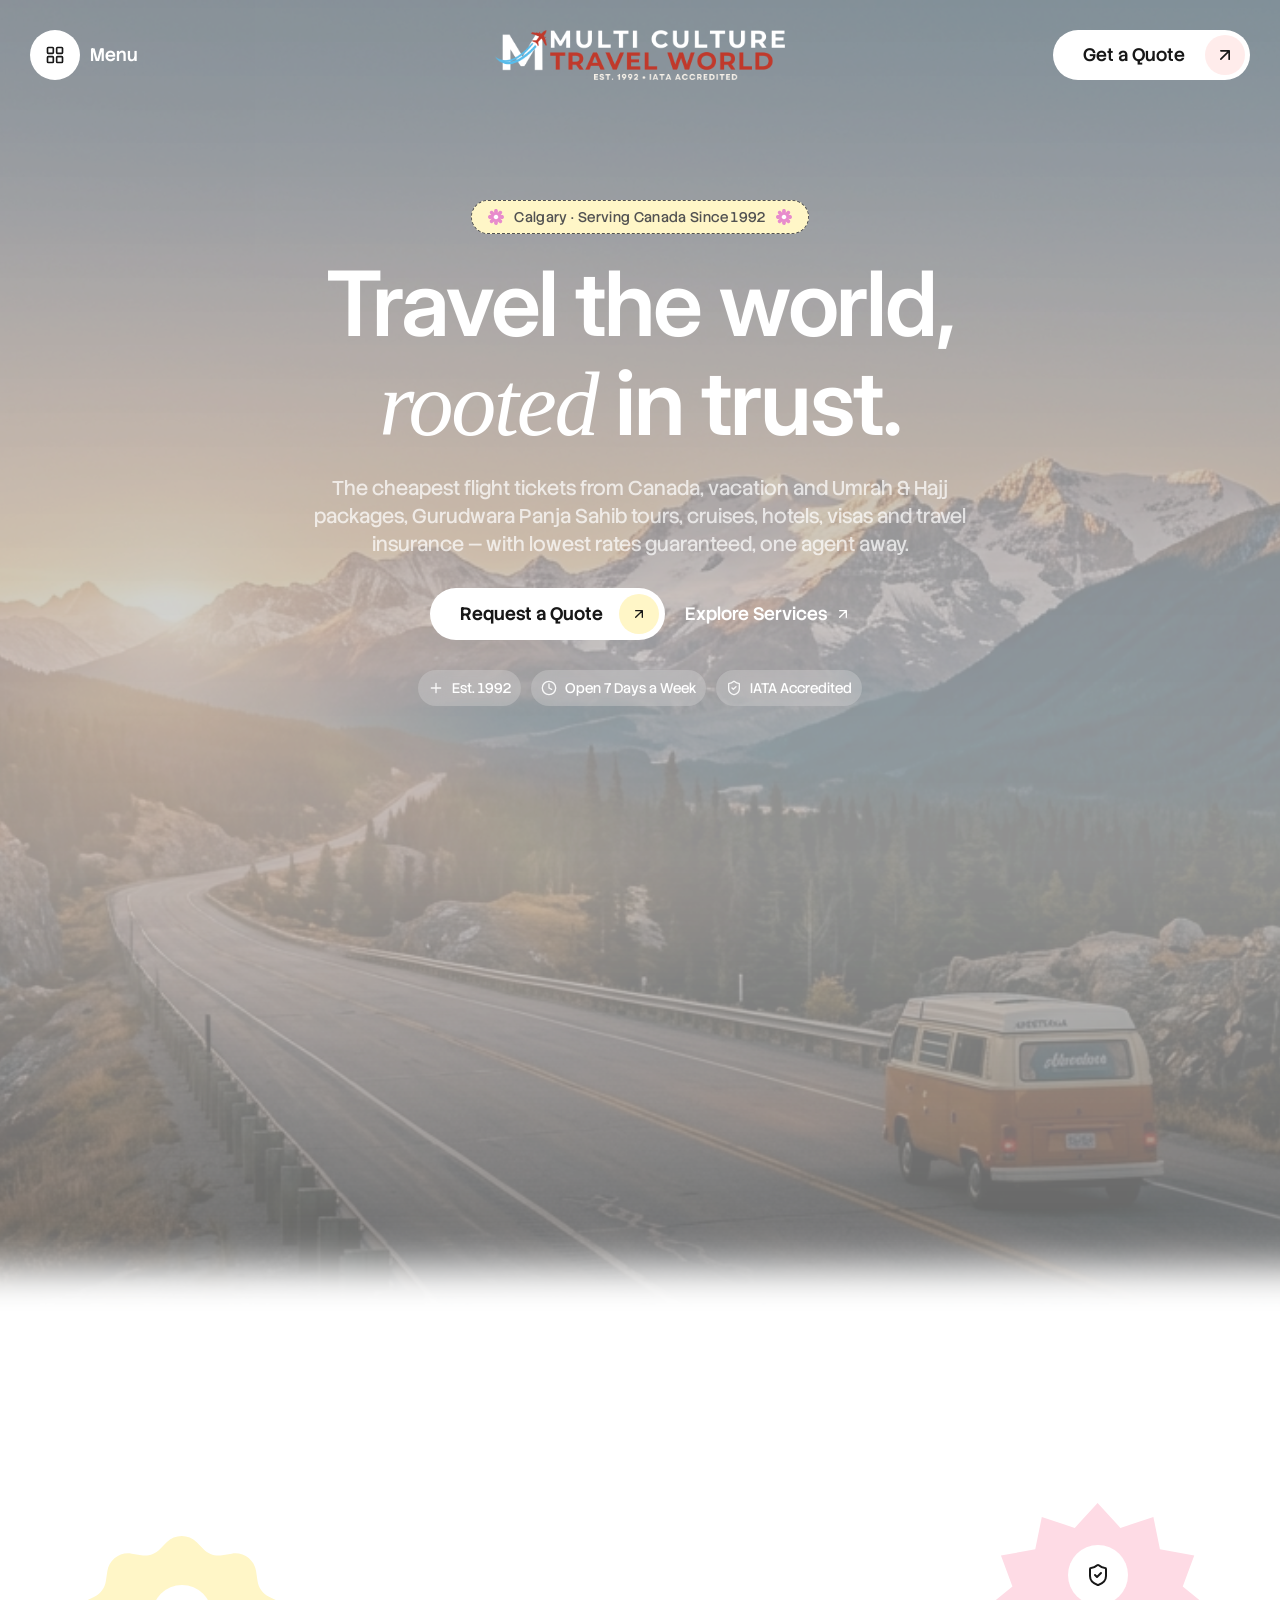
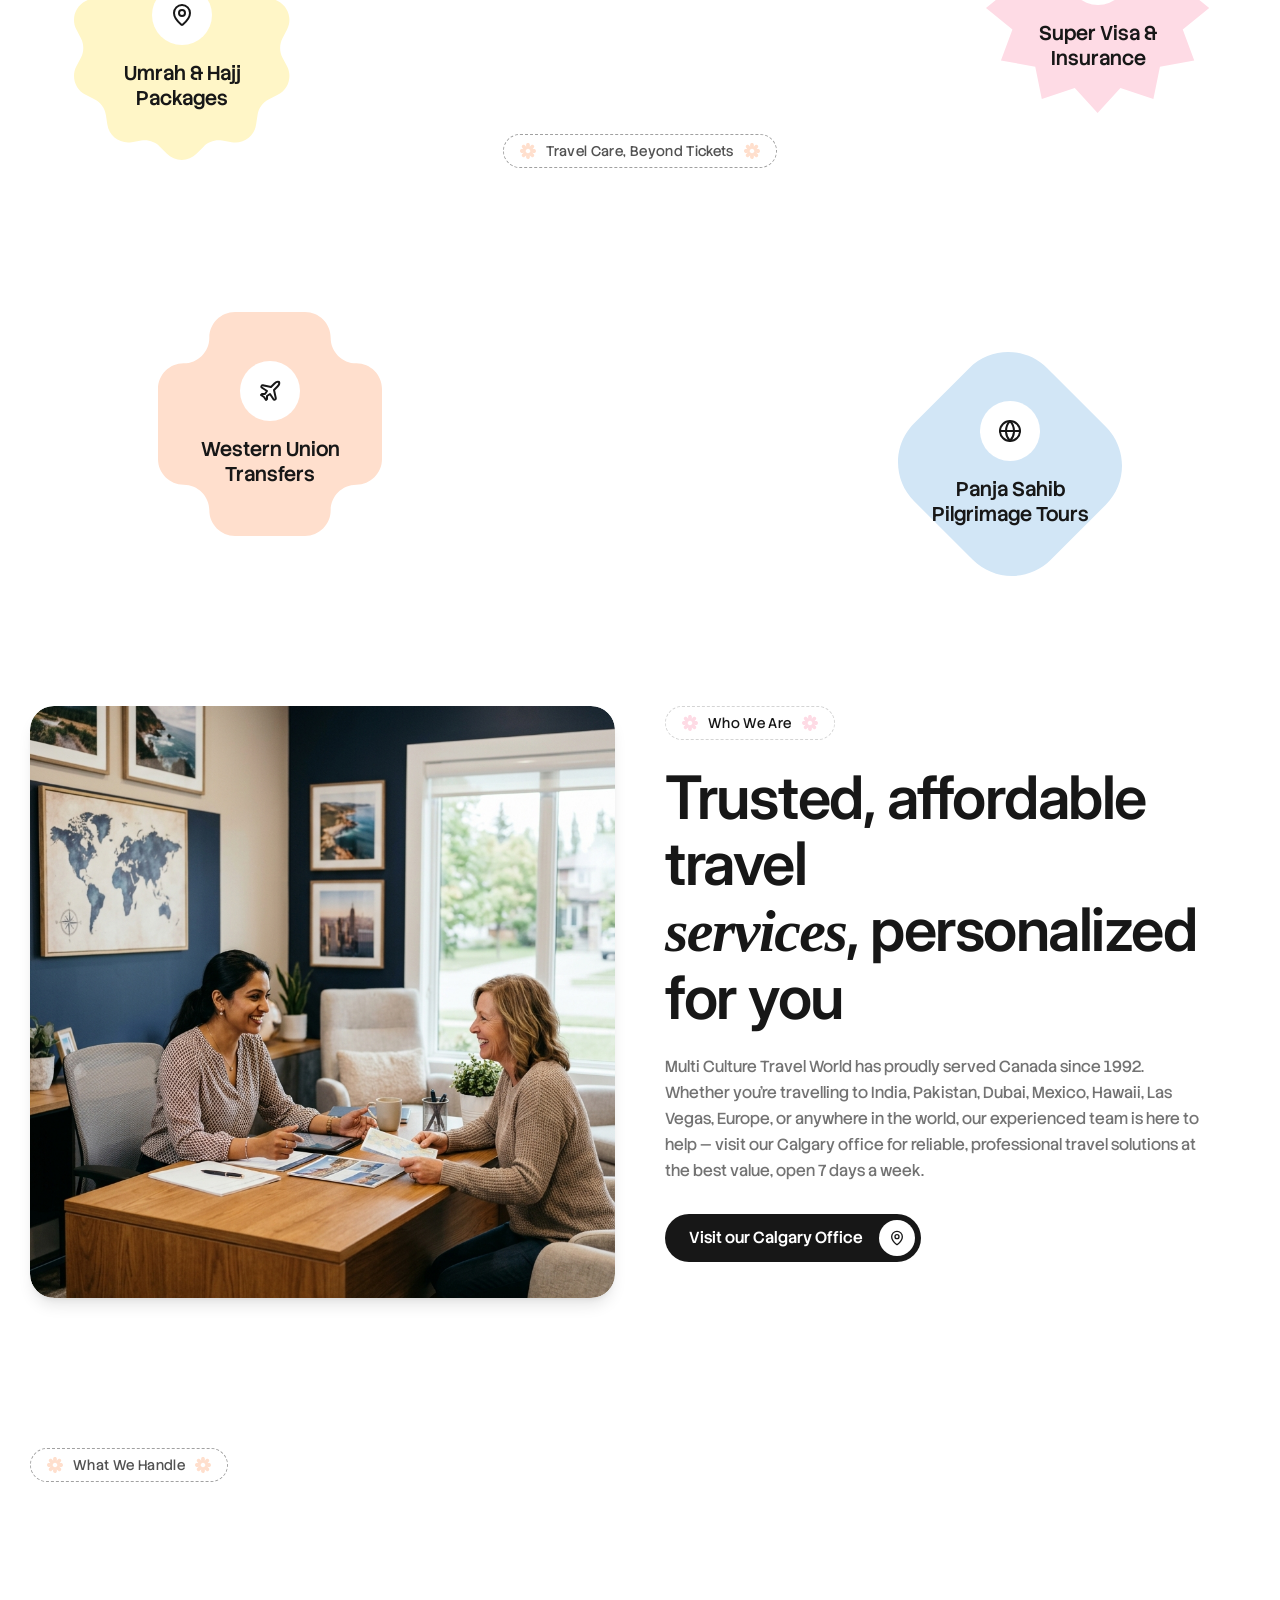
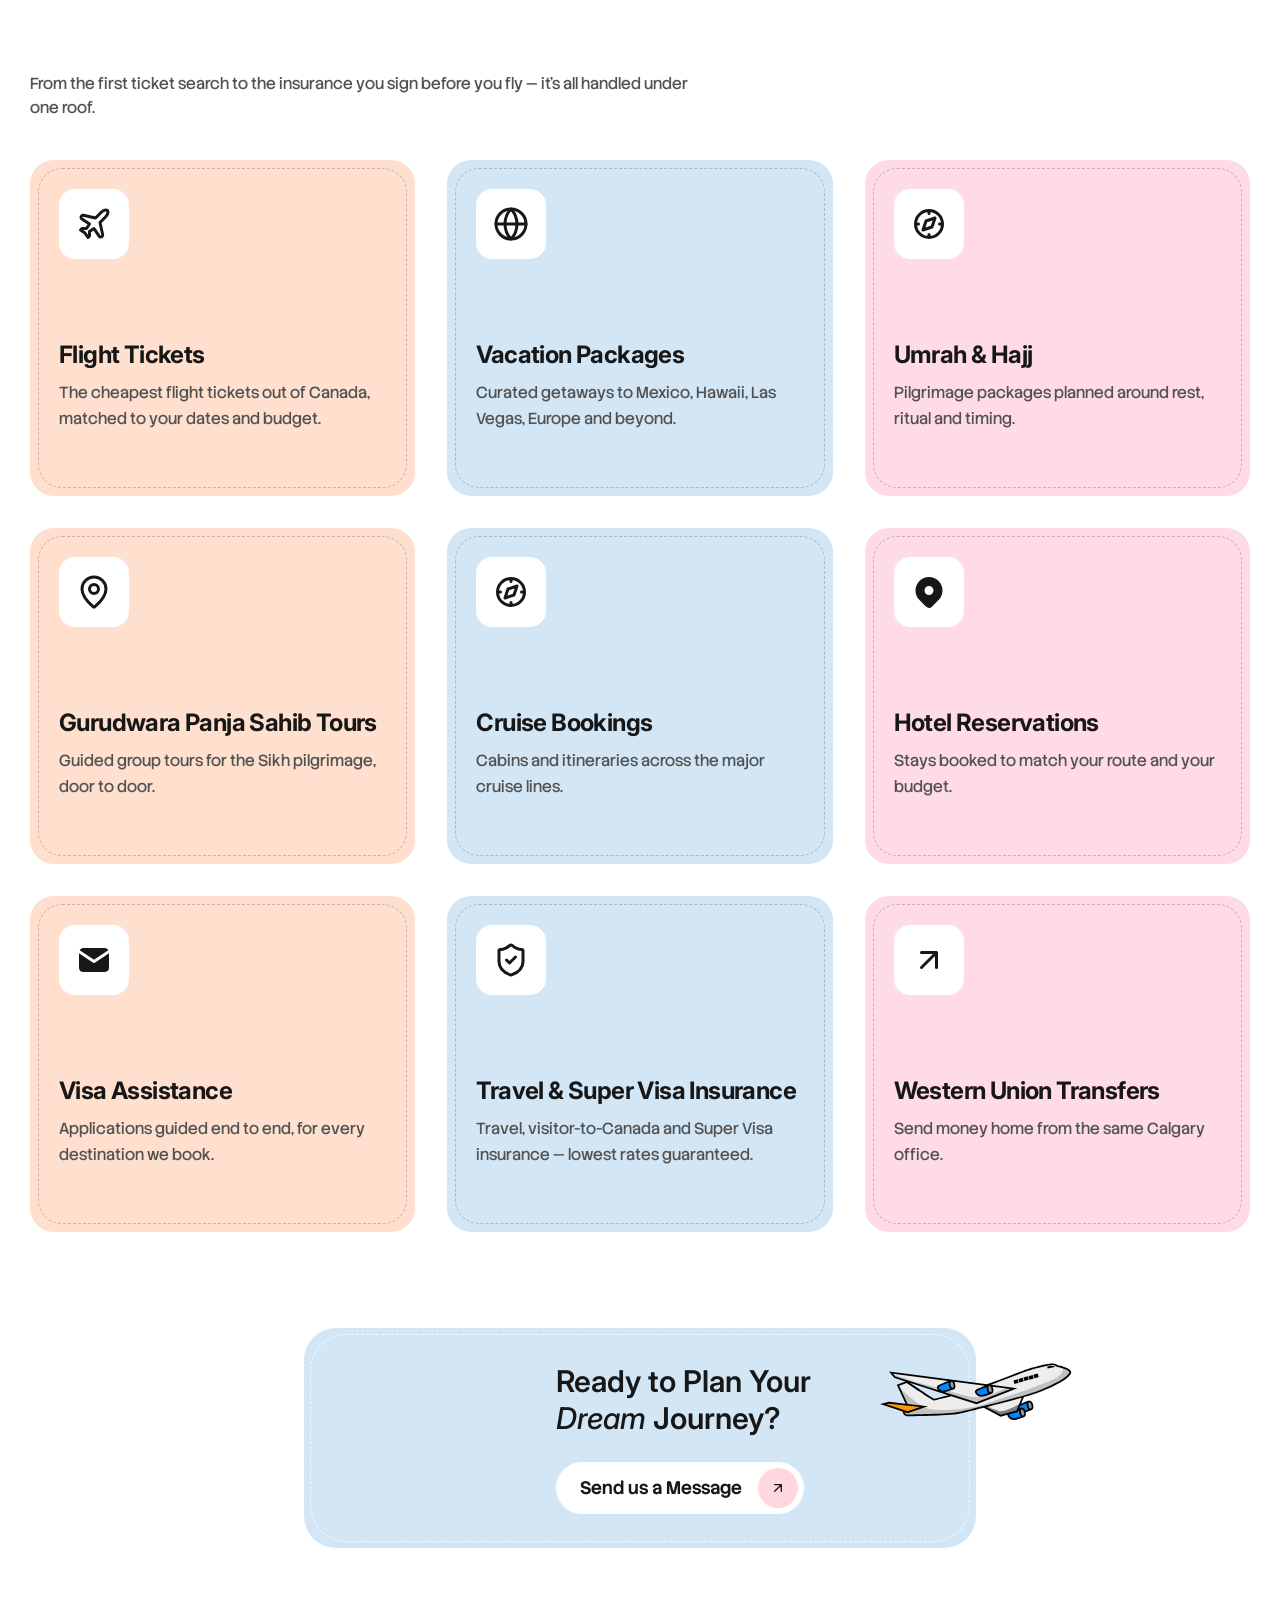
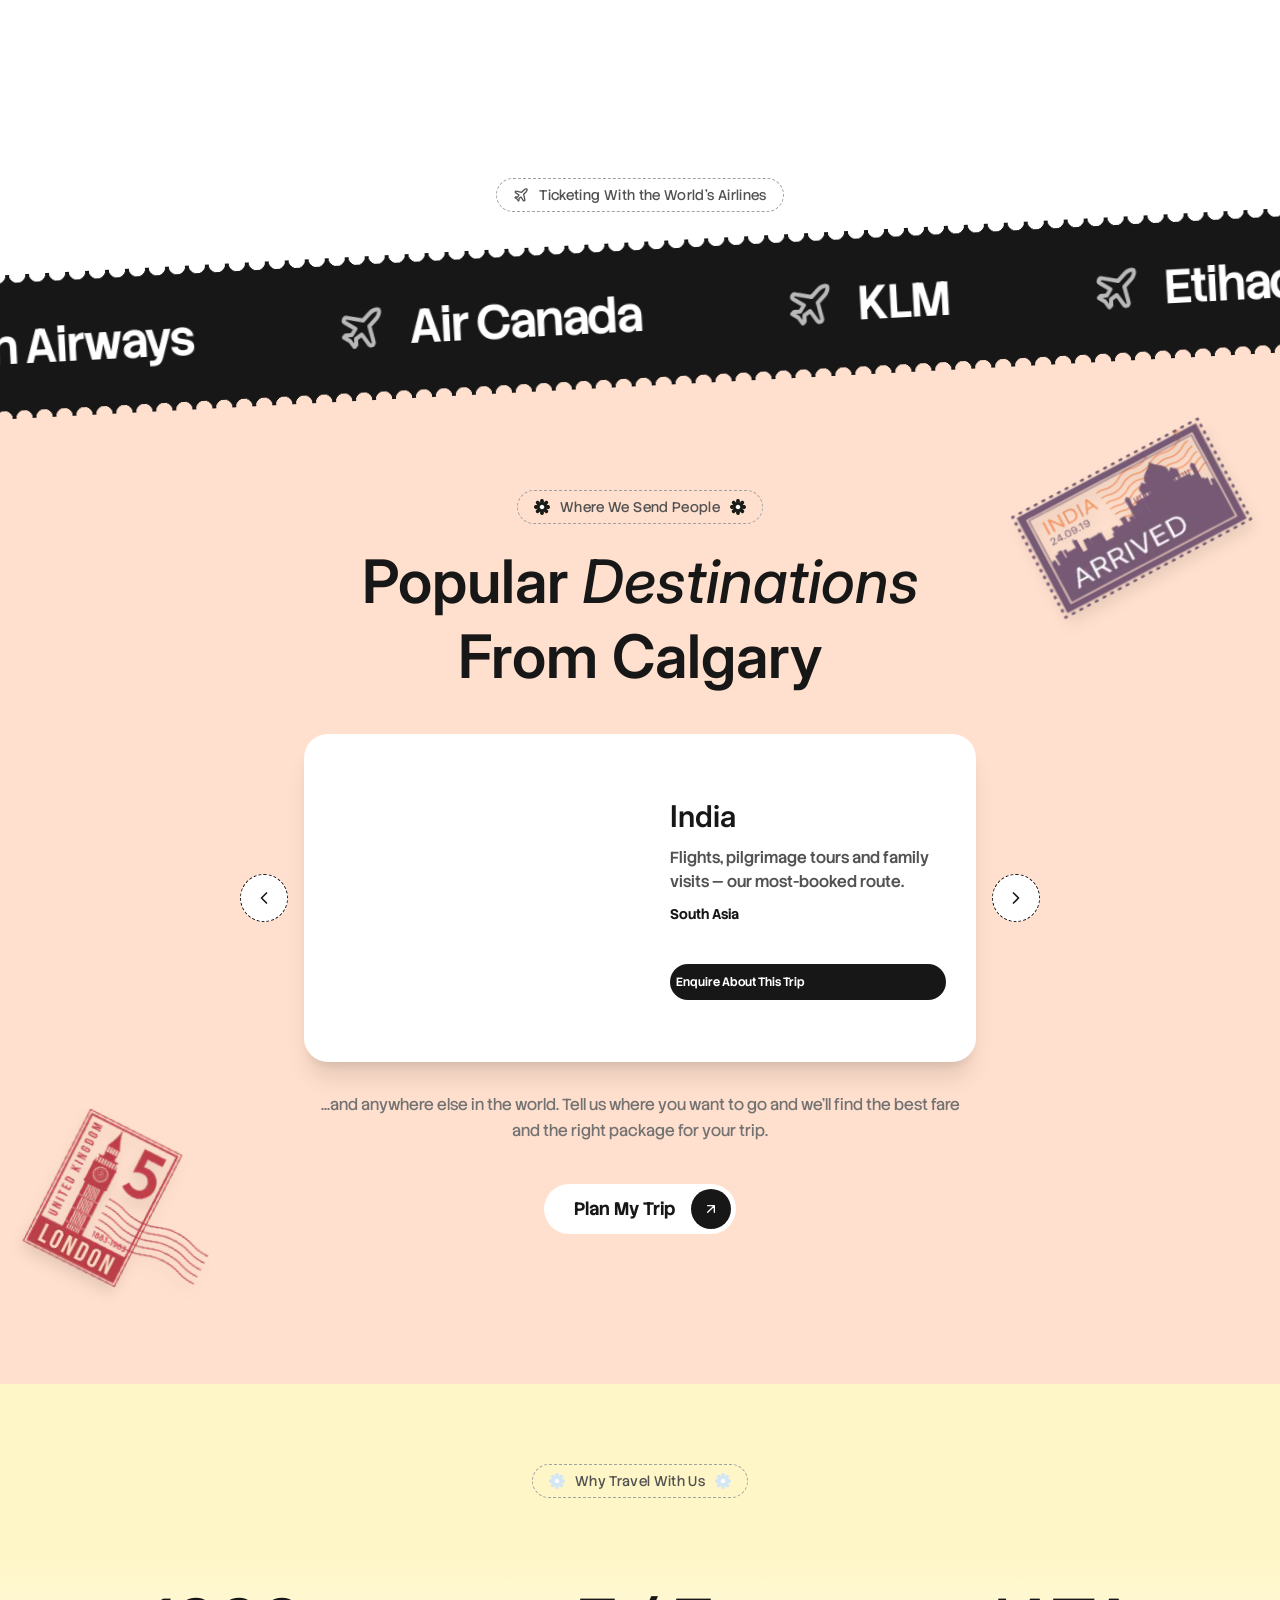
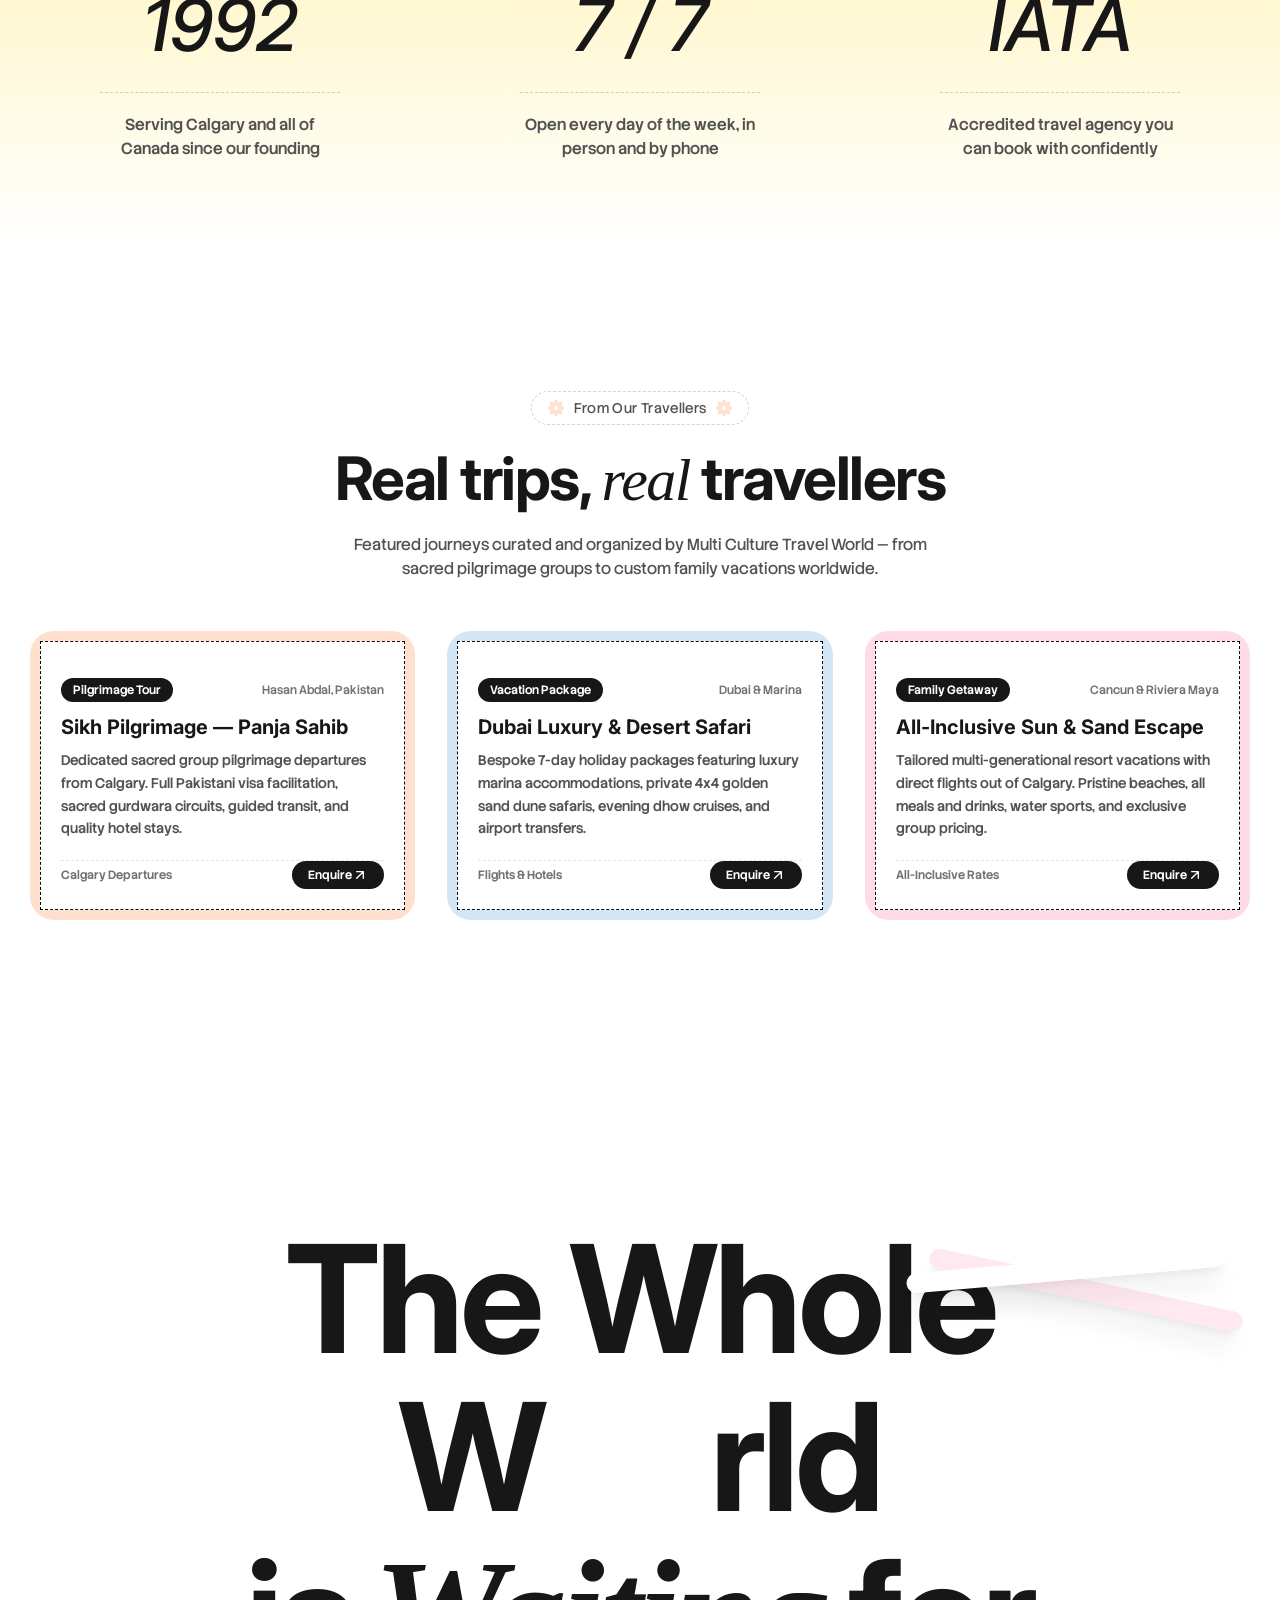
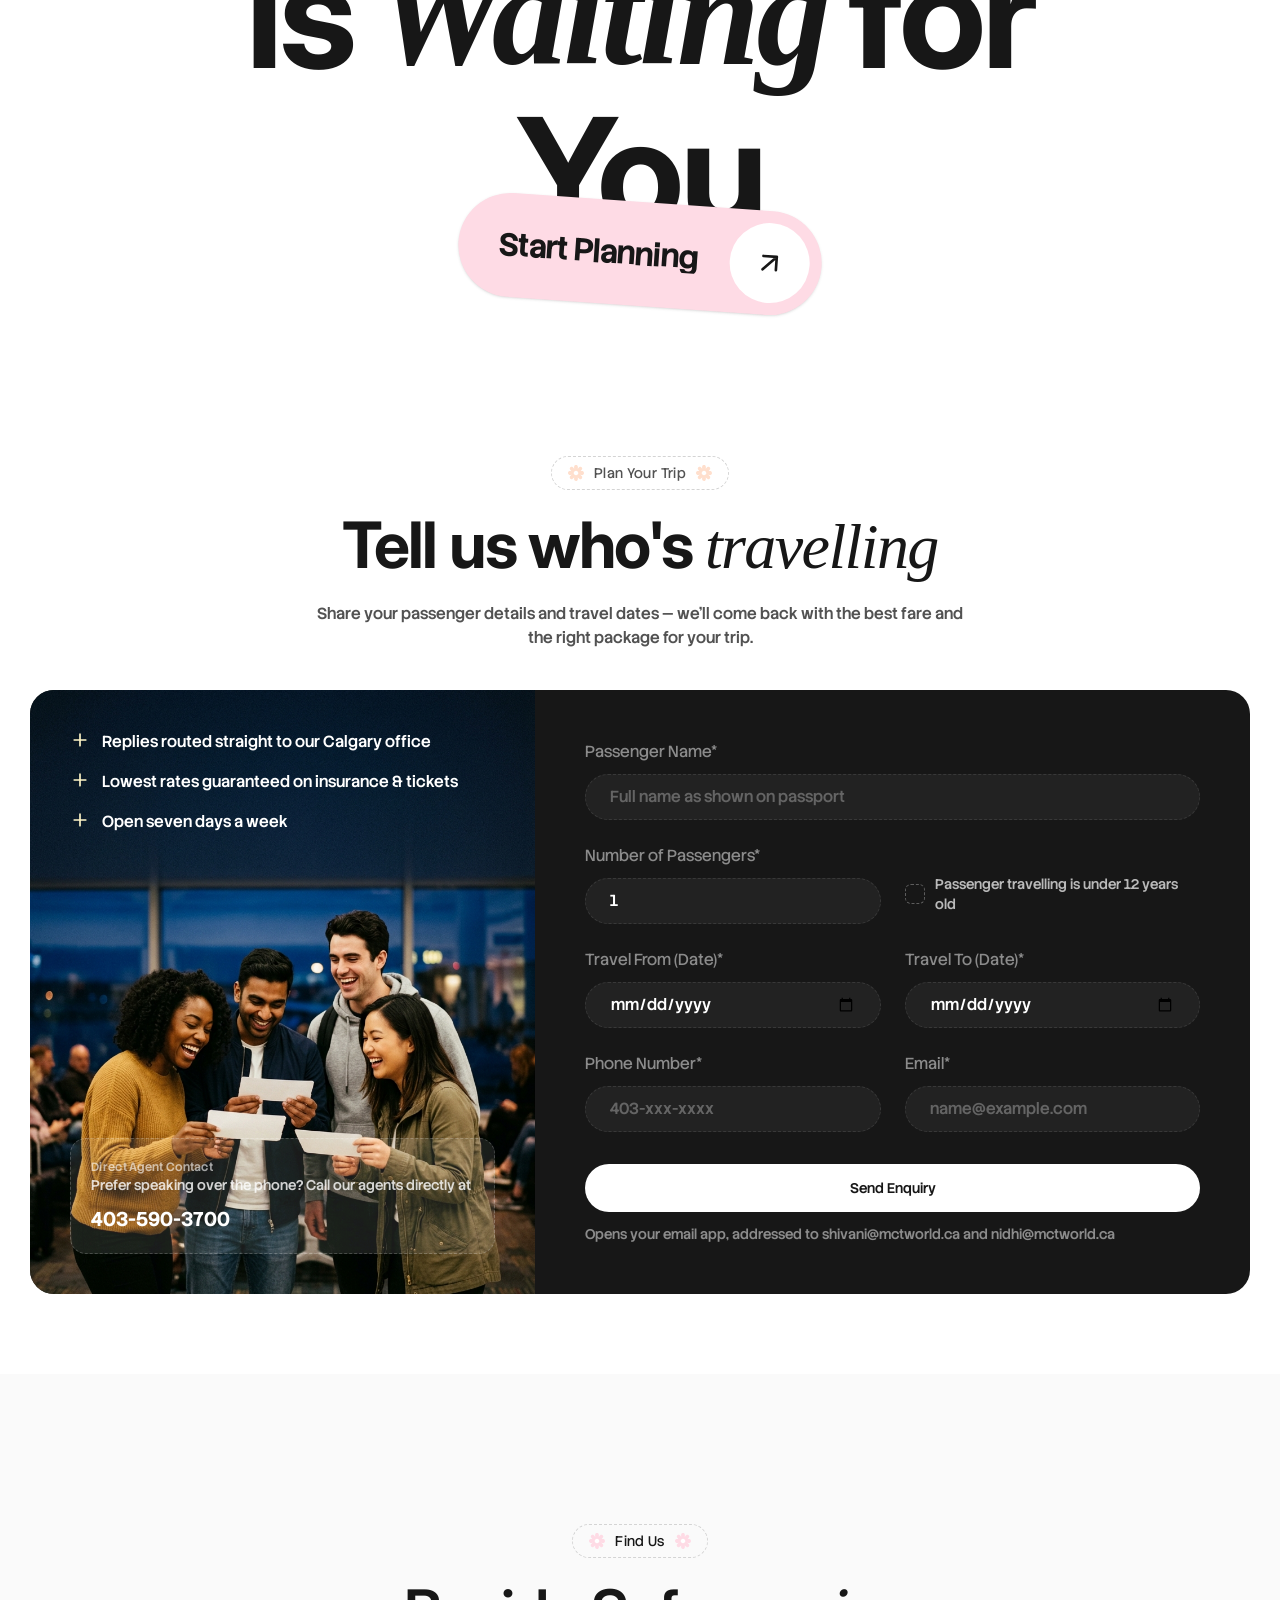
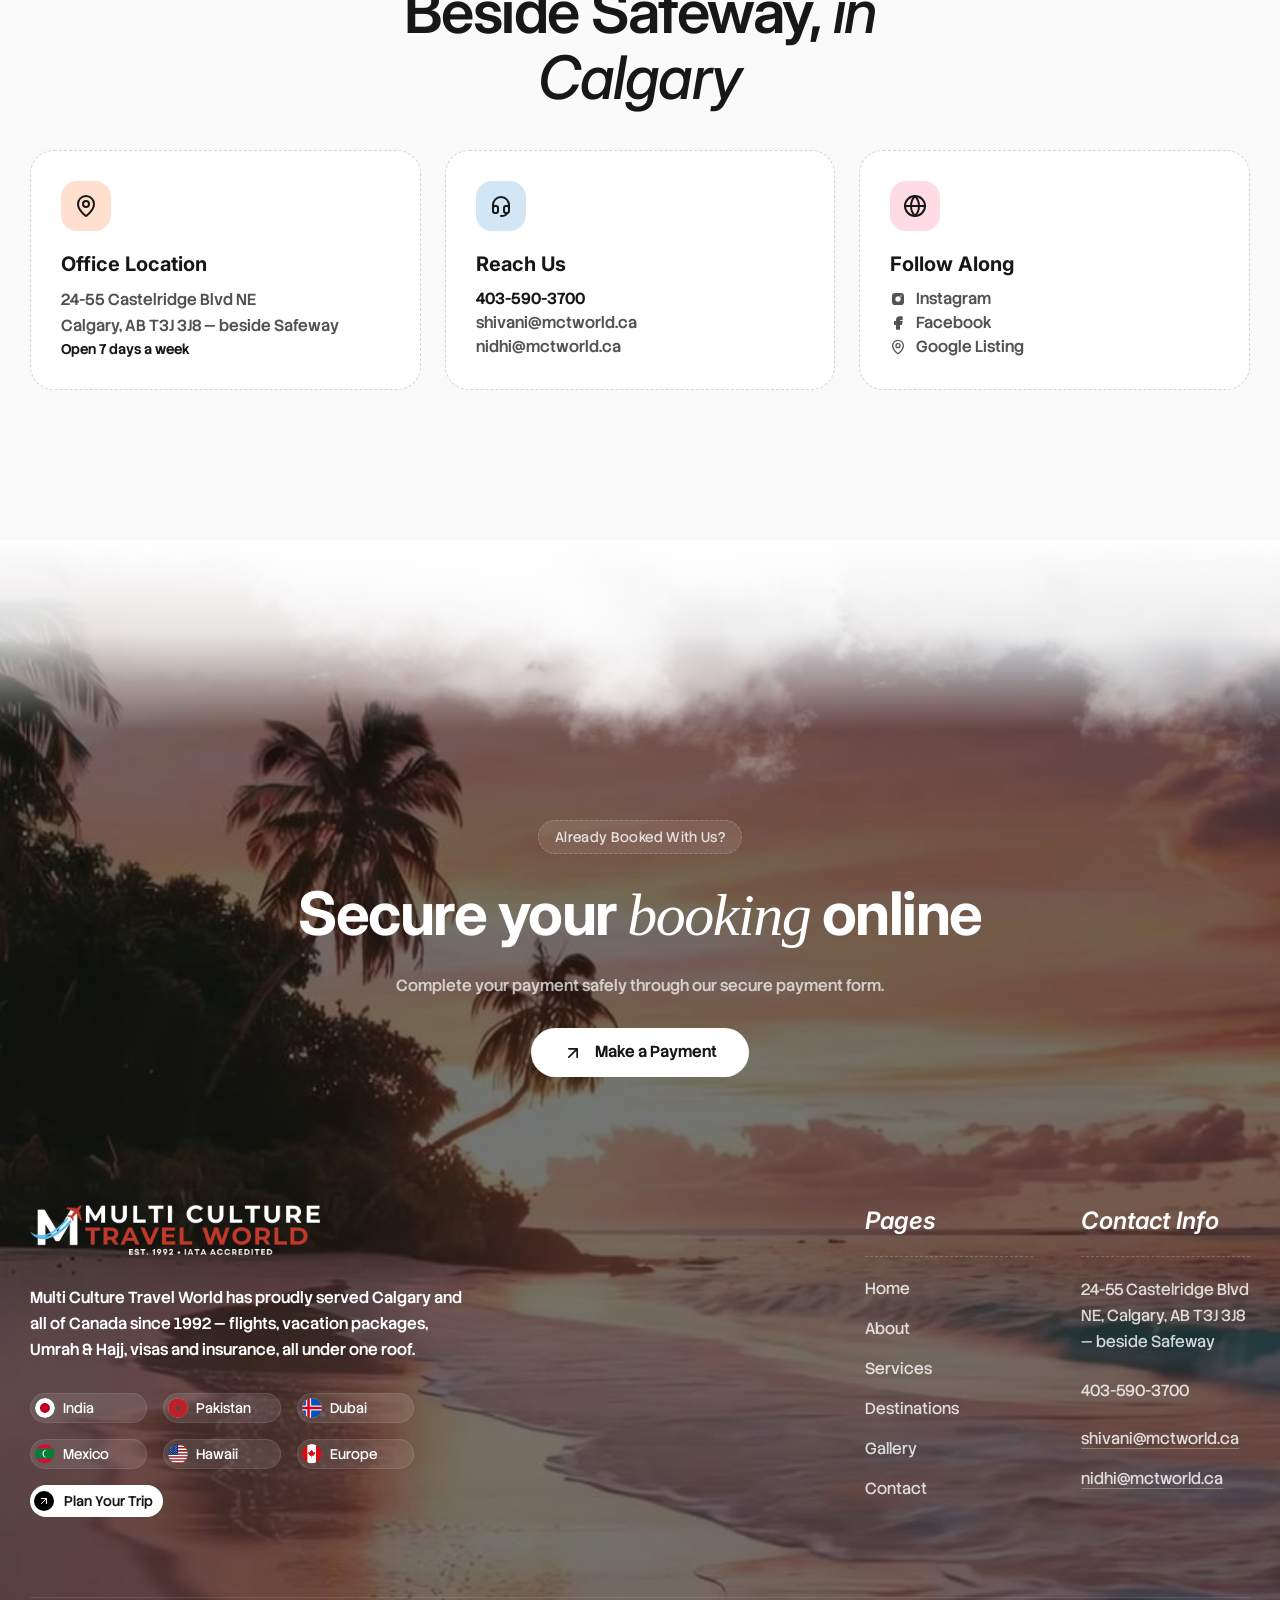
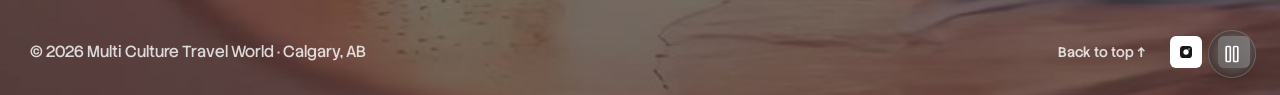
==== index.html @ bb4b6f10 "Add responsive destination and gallery imagery, fix mobile buttons, and update theme branding" ====
<!DOCTYPE html>
<html lang="en">
<head>
  <meta charset="UTF-8">
  <meta http-equiv="refresh" content="0; url=tripora-theme/index.html">
  <title>Redirecting to Multi Culture Travel World...</title>
</head>
<body>
  <p>Redirecting to <a href="tripora-theme/index.html">Multi Culture Travel World</a>...</p>
</body>
</html>
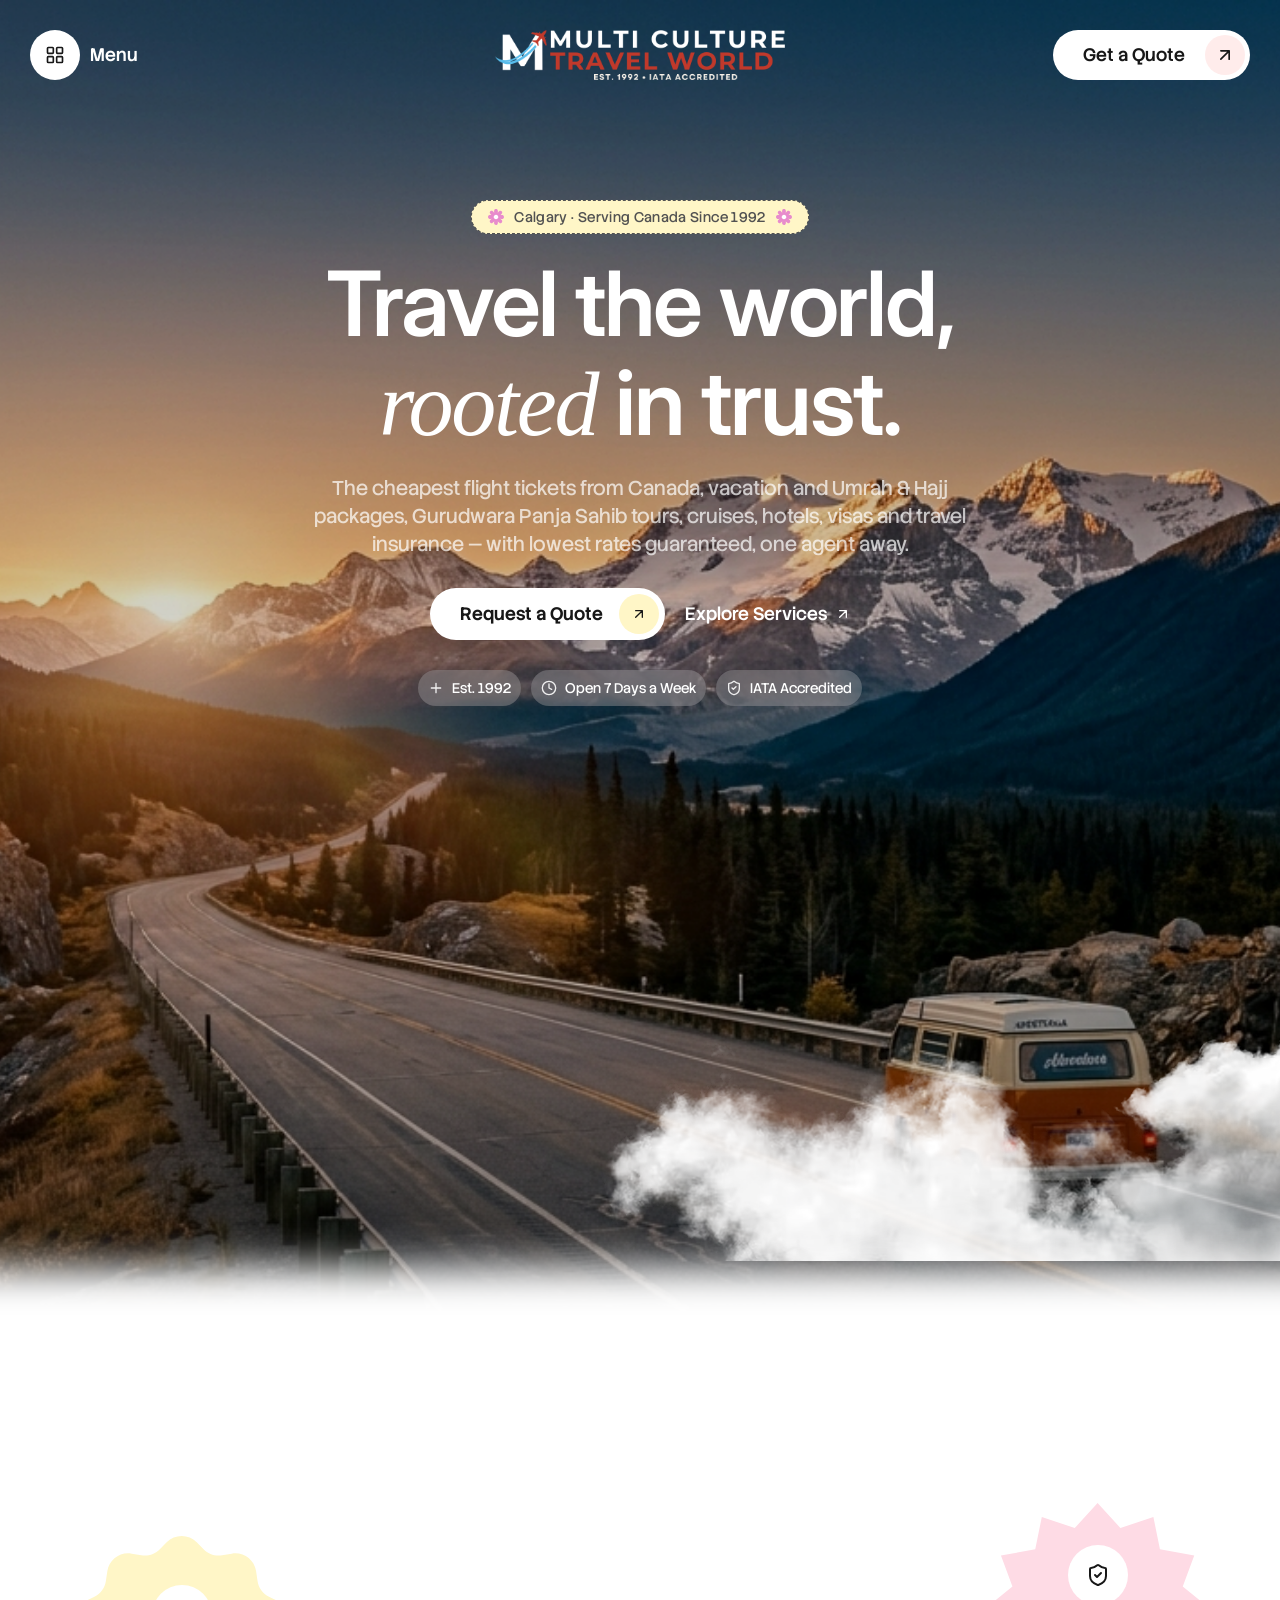
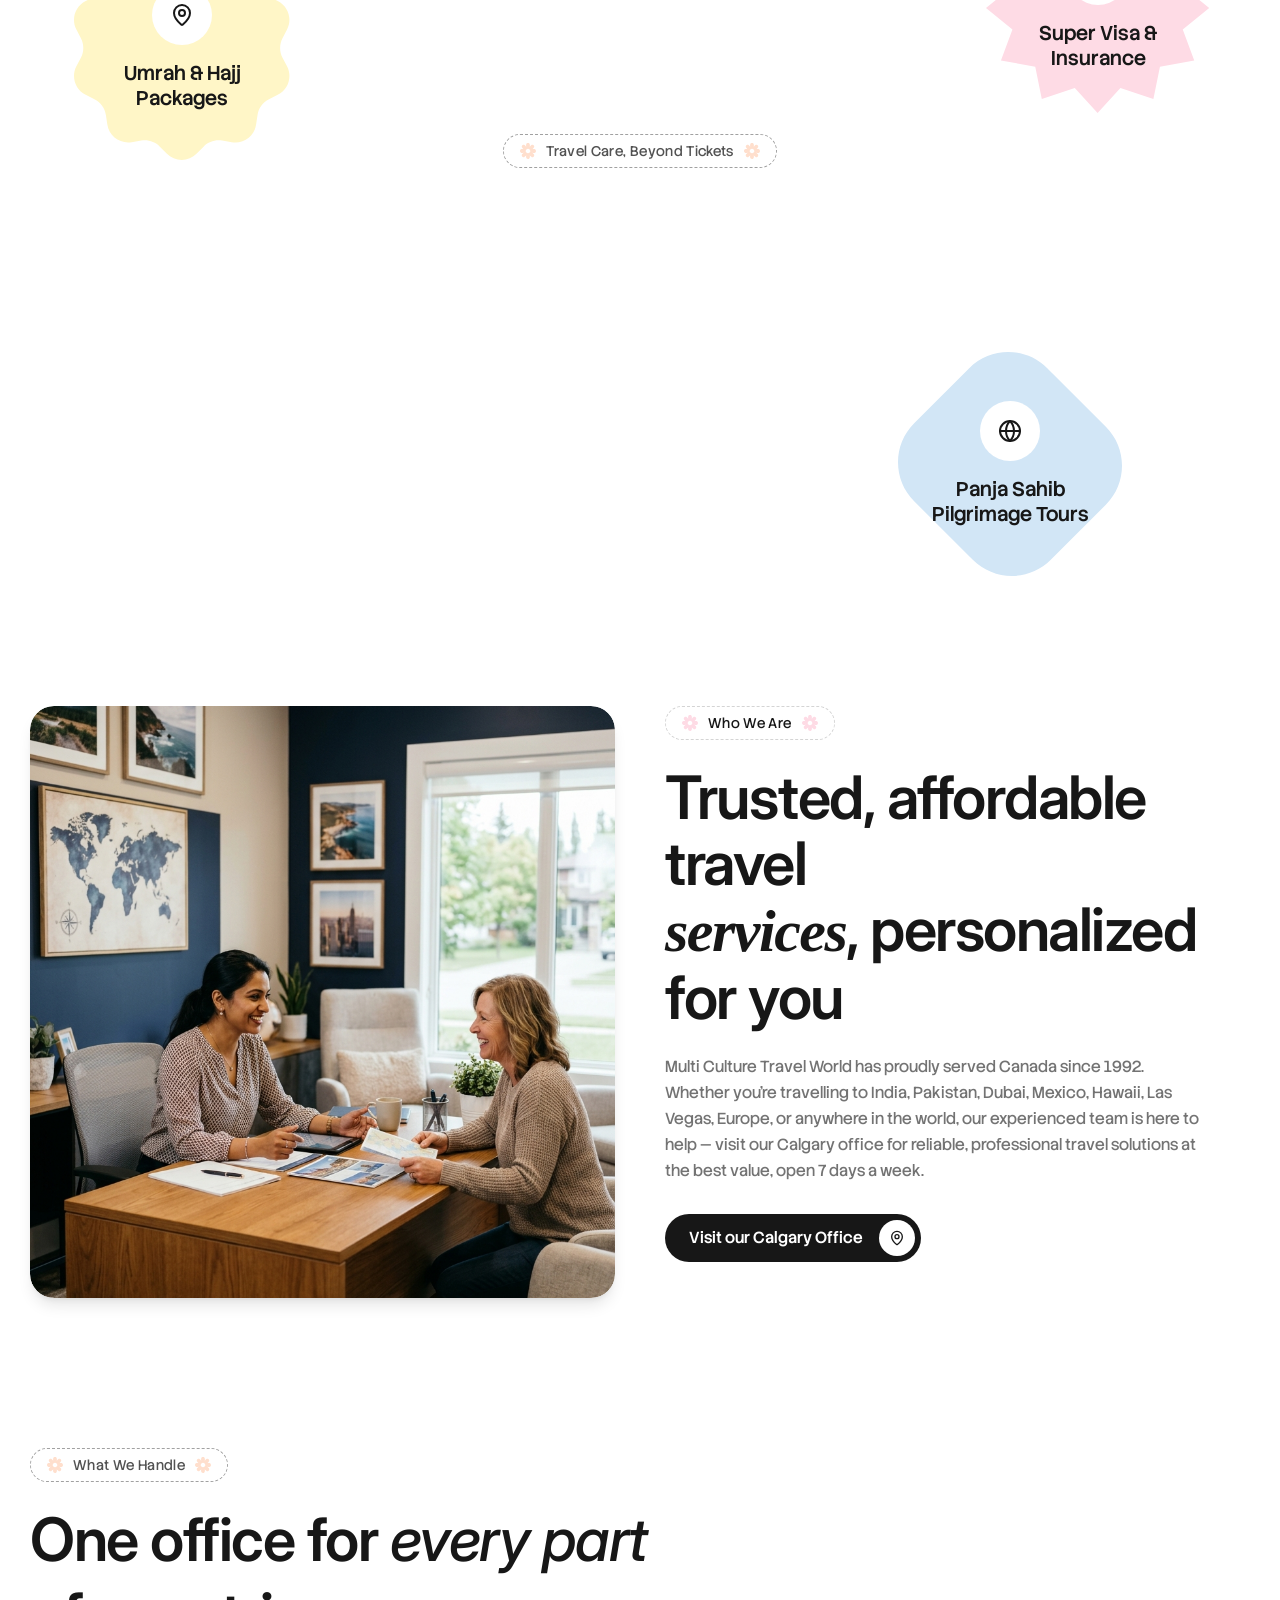
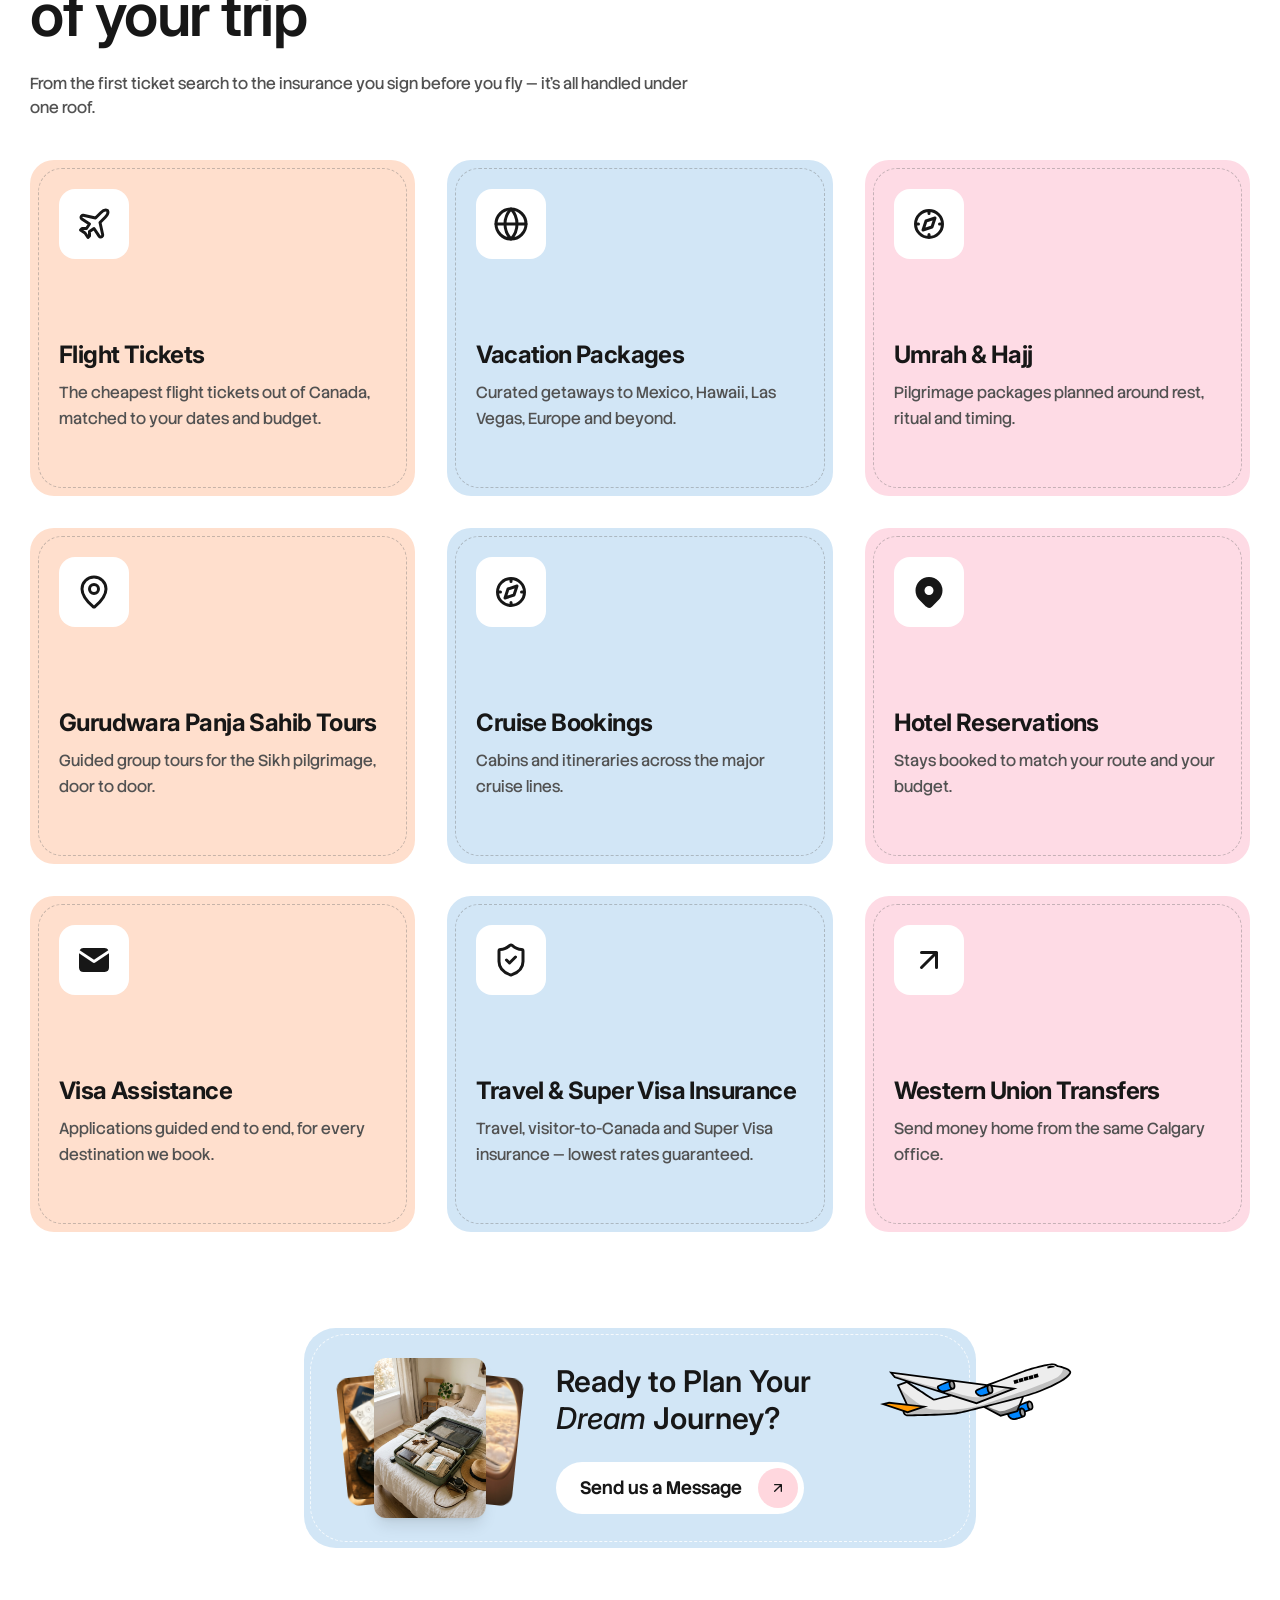
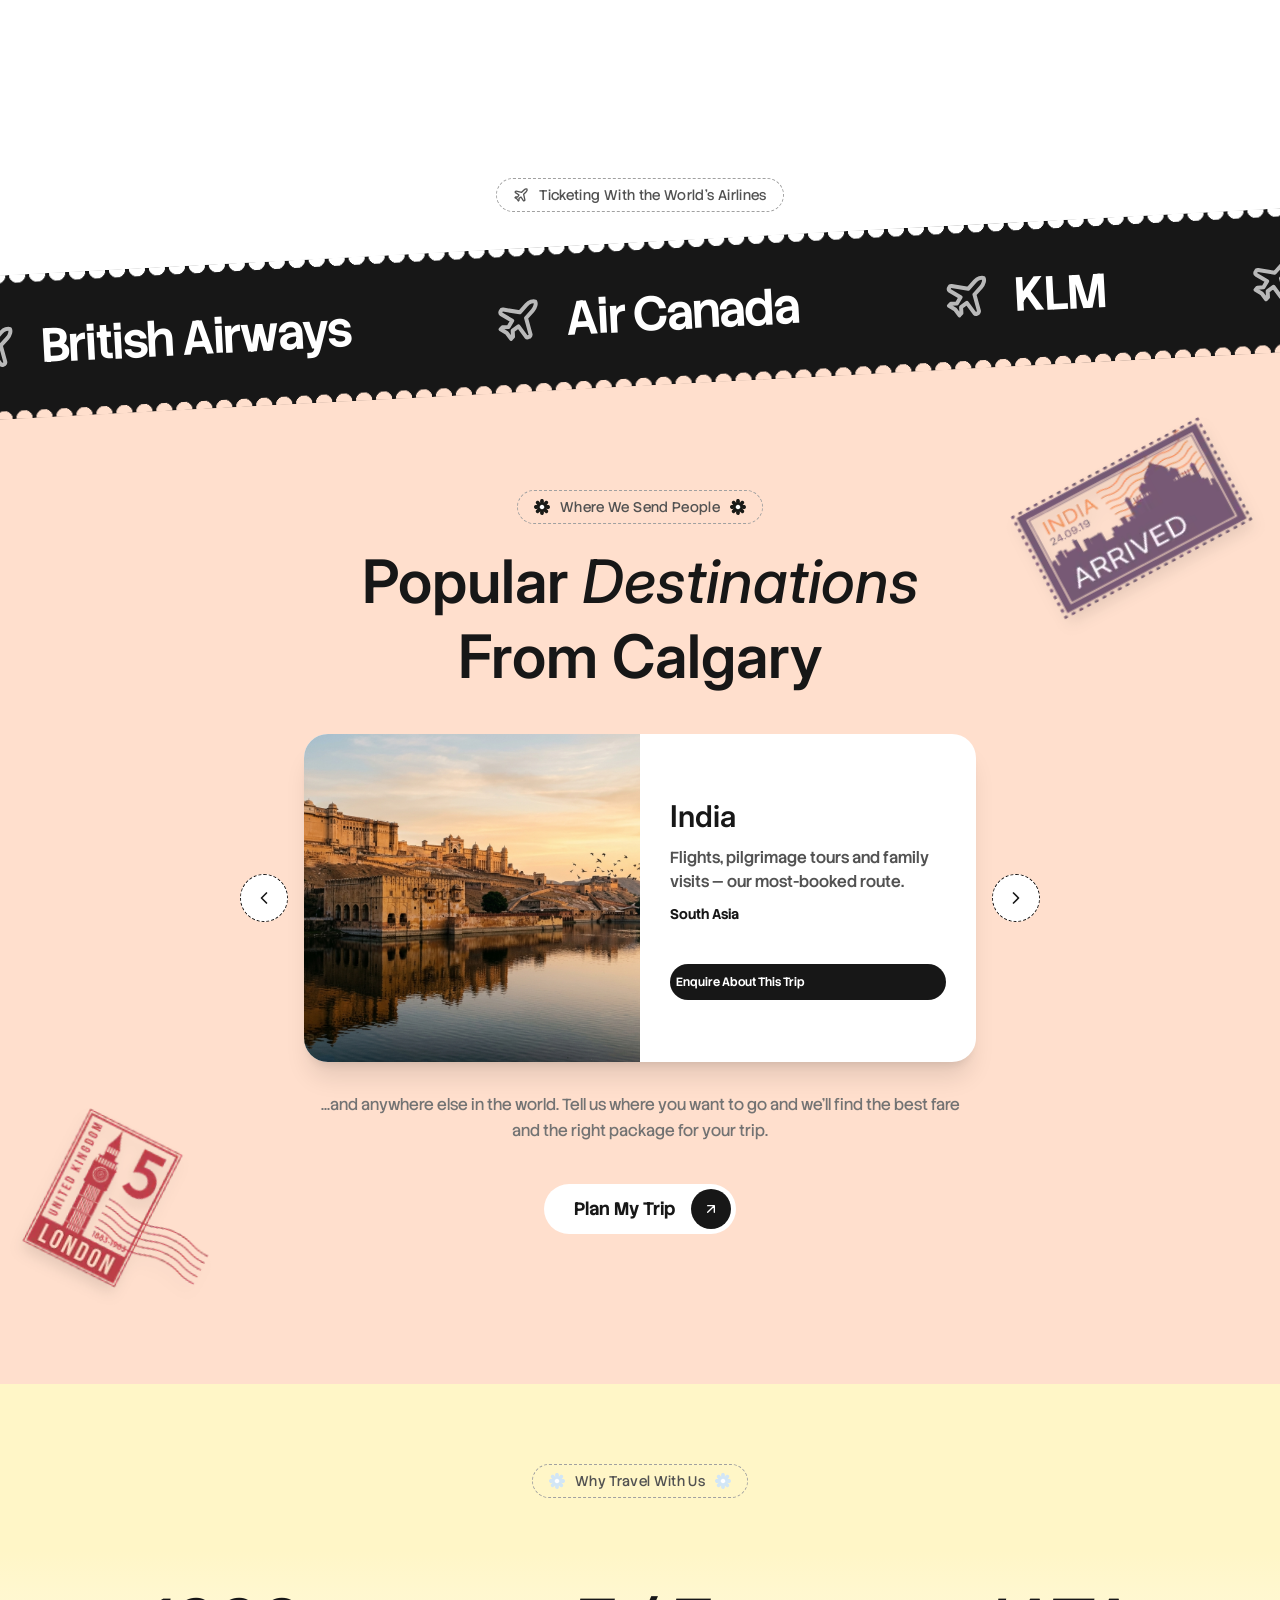
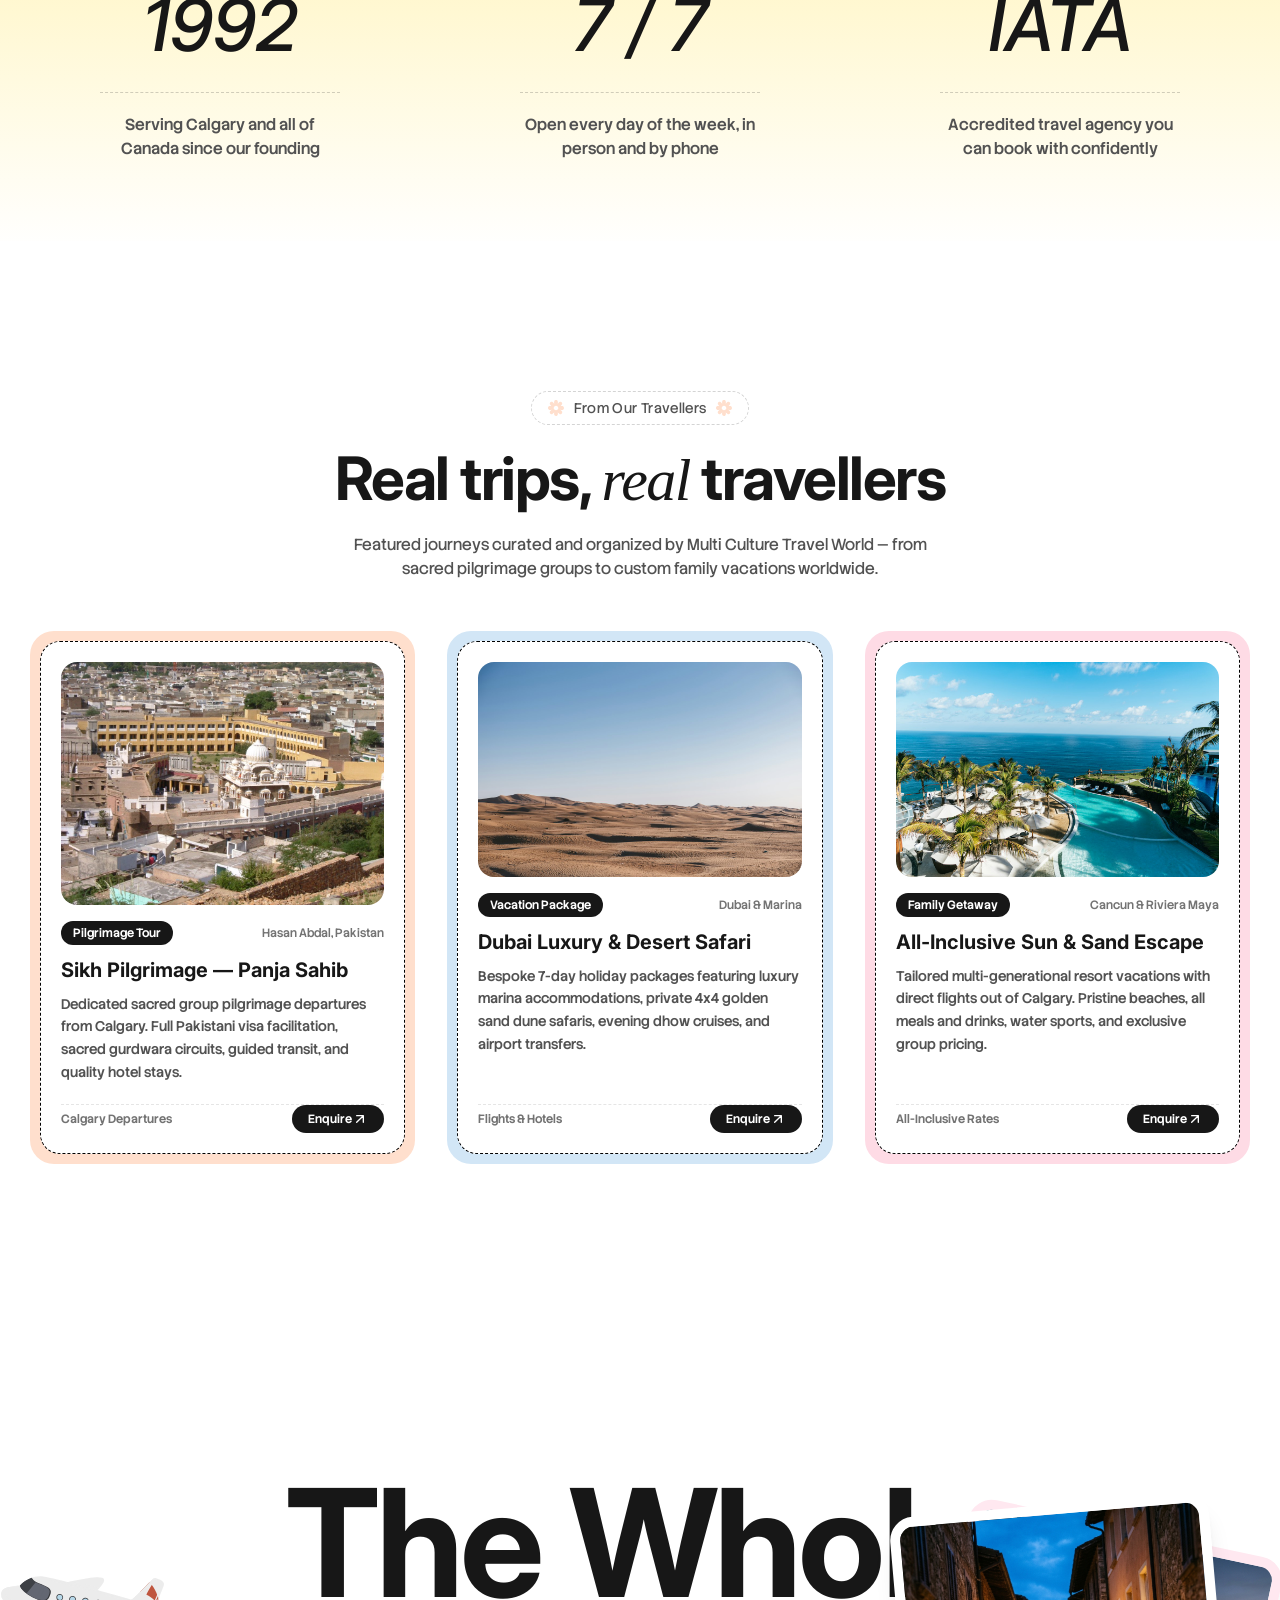
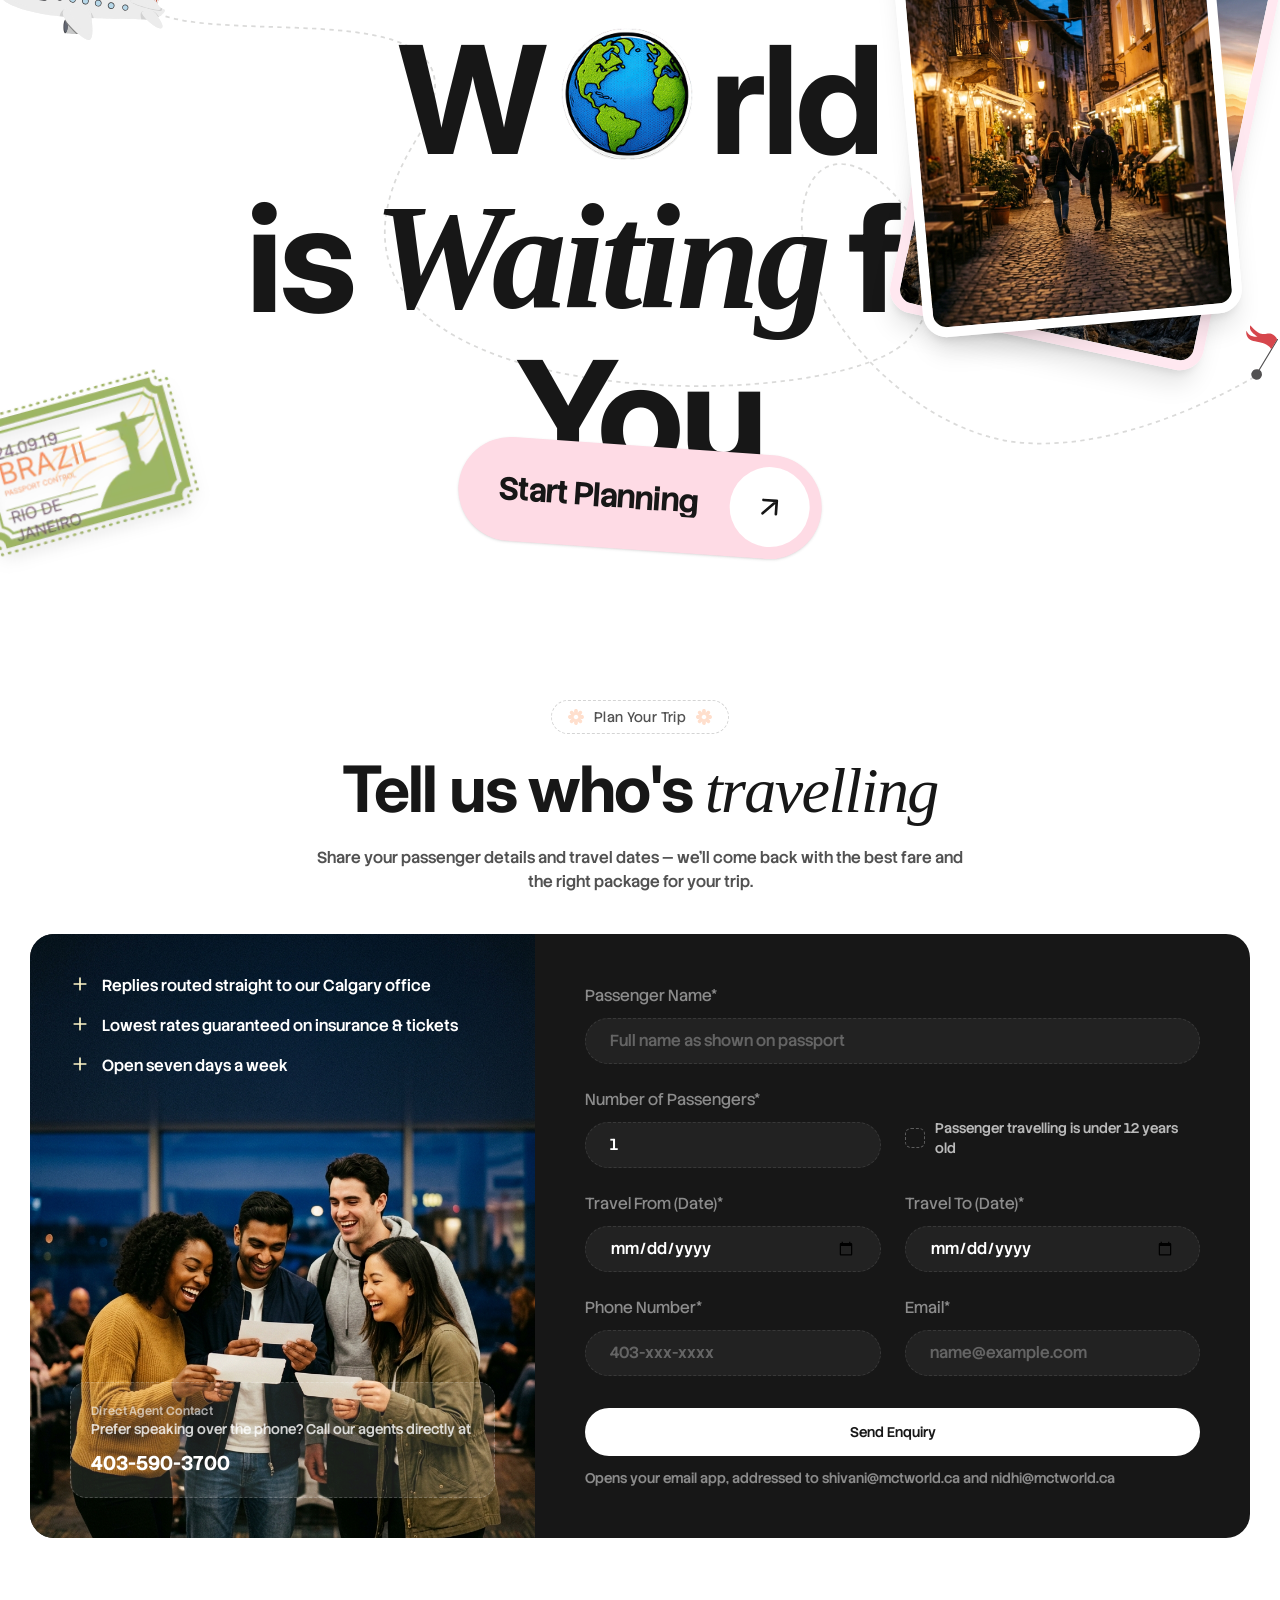
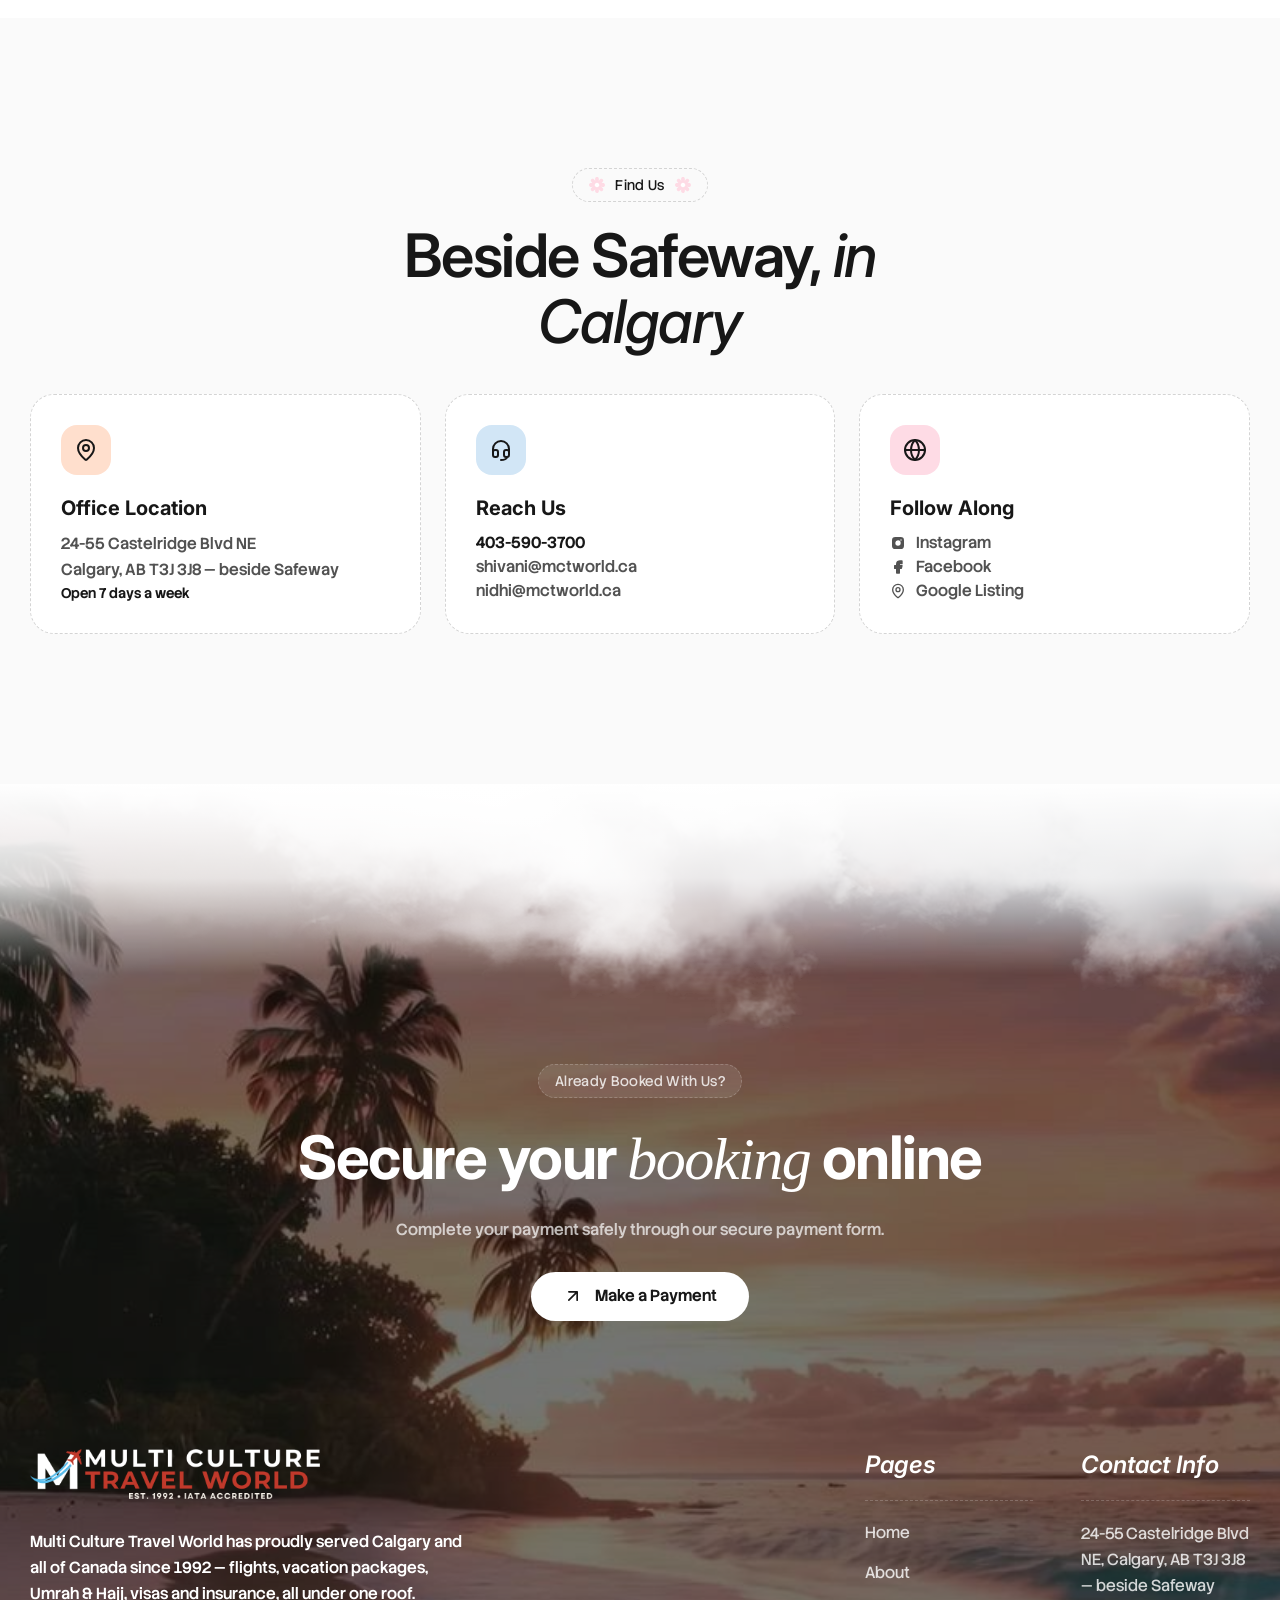
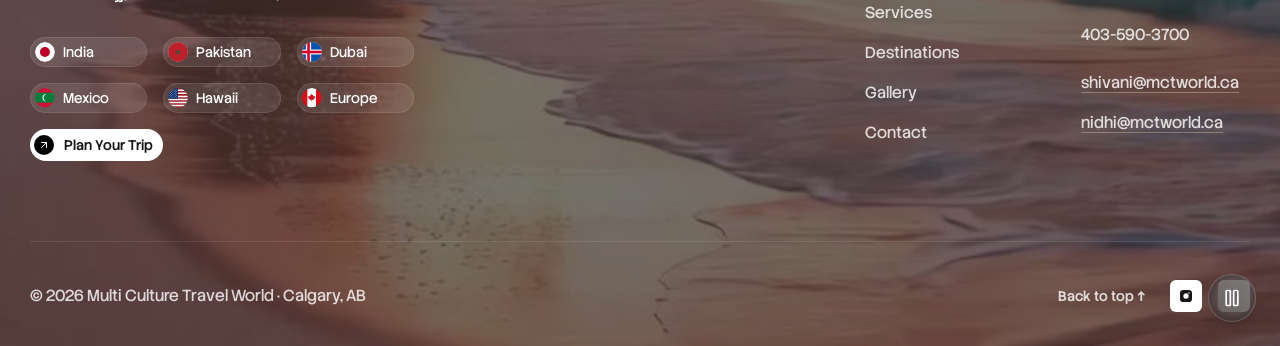
==== commit 84d05e3b: "Move site files to repository root and remove zip archive" ====
--- a/index.html
+++ b/index.html
@@ -1,11 +1,1465 @@
-<!DOCTYPE html>
+<!doctype html>
 <html lang="en">
+
 <head>
-  <meta charset="UTF-8">
-  <meta http-equiv="refresh" content="0; url=tripora-theme/index.html">
-  <title>Redirecting to Multi Culture Travel World...</title>
-</head>
+	<title>Home | Multi Culture Travel World - Travel Agency & Tourism Tailwind CSS 4 Template</title>
+	
+	<!-- Meta Tags -->
+	<meta charset="utf-8" />
+	<meta name="viewport" content="width=device-width, initial-scale=1" />
+	
+	<meta name="title" content="Multi Culture Travel World - Travel Agency & Tourism Tailwind CSS 4 Template" />
+	
+	<meta name="description" content="Multi Culture Travel World is a modern, responsive travel agency and tourism website template built with Tailwind CSS 4. Perfect for travel agencies, tour operators, holiday booking services, adventure travel companies, hotel booking platforms, destination guides, and tourism businesses." />
+	
+	<meta name="keywords" content="travel agency template, tourism website template, Tailwind CSS travel template, travel booking template, tour operator template, holiday booking template, vacation website template, hotel booking template, adventure travel template, tourism business template, Tailwind CSS 4 template, responsive HTML template" />
+	
+	<meta name="author" content="Unifato" />
+	<meta name="robots" content="index, follow" />
+	
+	<!-- Favicon -->
+	<link rel="shortcut icon" href="assets/images/logo/favicon.png" />
+	<link rel="preconnect" href="https://fonts.googleapis.com">
+	<link rel="preconnect" href="https://fonts.gstatic.com" crossorigin>
+	<link href="https://fonts.googleapis.com/css2?family=Stack+Sans+Headline:wght@200..700&display=swap" rel="stylesheet">
+	<link href="https://fonts.googleapis.com/css2?family=Inter:ital,opsz,wght@0,14..32,100..900;1,14..32,100..900&display=swap" rel="stylesheet">
+		<script type="module" crossorigin src="js/app.js"></script>
+		<link rel="stylesheet" crossorigin href="css/app.css">
+	</head>
+
 <body>
-  <p>Redirecting to <a href="tripora-theme/index.html">Multi Culture Travel World</a>...</p>
+
+	<!-- Navbar -->
+	<header id="main-header" class="absolute inset-x-0 top-0 z-50 w-full py-3.75 md:py-5 lg:py-7.5 group/nav">
+		<div id="top"></div>
+		<div class="container">
+			<div class="grid items-center grid-cols-2 md:grid-cols-3 rounded-full border border-dashed md:p-2.5 ps-5 py-2.5 pe-2.5 max-w-3xl mx-auto lg:bg-transparent! lg:backdrop-blur-none! lg:rounded-none! lg:border-none! lg:p-0! lg:max-w-none! lg:mx-0! group-[.is-dark]/nav:bg-black/20 group-[.is-dark]/nav:backdrop-blur-md group-[.is-dark]/nav:border-white/20 group-[.is-light]/nav:bg-white group-[.is-light]/nav:border-default-200 group-[.is-open]/nav:bg-transparent! group-[.is-open]/nav:border-transparent! group-[.is-open]/nav:shadow-none! group-[.is-open]/nav:backdrop-blur-none!">
+	
+				<!-- Left: Menu Button & Offcanvas Menu -->
+				<div class="flex items-center justify-end md:justify-start order-2 md:order-1">
+					<button type="button" class="group flex items-center gap-2.5 cursor-pointer" data-hs-overlay="#navbar-offcanvas" aria-controls="navbar-offcanvas" aria-label="Toggle navigation">
+						<div class="flex items-center justify-center md:size-12.5 size-10 transition-all duration-300 bg-white rounded-full group-hover:bg-primary-1 group-[.is-open]:bg-white group-[.is-open]:group-hover:bg-white group-[.is-light]/nav:bg-default-900! group-[.is-light]/nav:group-hover:bg-primary-1!">
+							<span class="icon-[lucide--layout-grid] size-5 text-default-900 transition-colors duration-300 group-hover:text-default-900 group-[.is-open]:text-default-900 group-[.is-open]:group-hover:text-default-900 group-[.is-light]/nav:text-white!"></span>
+						</div>
+						<div class="relative hidden sm:flex overflow-hidden h-6 items-center">
+							<span class="block text-white group-[.is-light]/nav:text-default-900 font-medium text-lg transition-transform duration-300 group-[.is-open]:-translate-y-full">Menu</span>
+							<span class="absolute top-full inset-s-0 text-white group-[.is-light]/nav:text-default-900 font-medium text-lg transition-transform duration-300 group-[.is-open]:-translate-y-full">Close</span>
+						</div>
+					</button>
+	
+					<!-- Offcanvas Menu -->
+					<div id="navbar-offcanvas" class="hs-overlay hs-overlay-open:opacity-100 hs-overlay-open:translate-y-0 hidden -translate-y-full fixed top-22.5 lg:inset-s-12 md:inset-s-4 inset-s-3 lg:w-200 md:w-170 w-85 transition-all duration-500 transform z-50 bg-[#161616] rounded-3xl md:p-5 p-3.75 shadow-2xl" tabindex="-1">
+						<div class="border border-dashed border-white/20 rounded-2xl p-3.75 md:p-8">
+	
+							<!-- Links Grid -->
+							<div class="grid grid-cols-2 gap-y-4 gap-x-3 md:gap-x-8 md:mb-10 mb-5">
+								<!-- Left Column -->
+								<div class="flex flex-col md:gap-5 gap-2.5">
+									<a class="md:text-3xl text-xl italic text-primary-1 transition-colors" href="#top">Home</a>
+									<a class="md:text-3xl text-xl font-medium text-default-500 hover:text-white transition-colors" href="#about">About</a>
+									<a class="md:text-3xl text-xl font-medium text-default-500 hover:text-white transition-colors" href="#services">Services</a>
+									<a class="md:text-3xl text-xl font-medium text-default-500 hover:text-white transition-colors" href="#destinations">Destinations</a>
+								</div>
+
+								<!-- Right Column -->
+								<div class="flex flex-col md:gap-5 gap-2.5">
+									<a class="md:text-3xl text-xl font-medium text-default-500 hover:text-white transition-colors" href="#gallery">Gallery</a>
+									<a class="md:text-3xl text-xl font-medium text-default-500 hover:text-white transition-colors" href="#contact">Contact</a>
+								</div>
+							</div>
+	
+							<!-- Footer -->
+							<div class="border-t border-dashed border-white/20 pt-6 flex flex-col sm:flex-row sm:items-center justify-between gap-6">
+								<div class="flex flex-col gap-3 text-base font-medium text-white/70">
+									<a href="mailto:shivani@mctworld.ca" class="hover:text-white transition-colors">shivani@mctworld.ca</a>
+									<a href="tel:+14035903700" class="hover:text-white transition-colors">403-590-3700</a>
+								</div>
+								<div class="flex items-center gap-2.5">
+									<a href="https://www.instagram.com/multiculturetravelworld.yyc/" target="_blank" class="flex items-center justify-center size-8 rounded-lg bg-white text-default-900 hover:bg-primary-4 transition-colors">
+										<i class="iconify tabler--brand-instagram-filled size-4"></i>
+									</a>
+									<a href="https://www.facebook.com/people/Multi-Culture-Travel-World/" target="_blank" class="flex items-center justify-center size-8 rounded-lg bg-white text-default-900 hover:bg-primary-4 transition-colors">
+										<i class="iconify tabler--brand-facebook-filled size-4"></i>
+									</a>
+								</div>
+							</div>
+						</div>
+					</div>
+				</div>
+	
+				<!-- Center: Logo -->
+				<div id="navbar-logo" class="flex items-center justify-start md:justify-center order-1 md:order-2 transition-opacity duration-300">
+					<a href="index.html" aria-label="home" class="block">
+						<img id="main-logo" src="assets/images/logo/logo-horizontal-white.png" loading="lazy" alt="Multi Culture Travel World Logo" class="lg:h-12.5 md:h-10 h-8">
+					</a>
+				</div>
+	
+				<!-- Right: Get a Quote Button -->
+				<div id="navbar-action-btn" class="hidden md:flex items-center justify-end order-3 transition-opacity duration-300">
+					<a href="#contact" class="group inline-flex items-center gap-5 p-1.25 ps-7.5 bg-white group-[.is-light]/nav:bg-[#ffeceb] rounded-full transition-transform">
+	
+						<!-- Text Wrapper -->
+						<div class="relative overflow-hidden h-5 sm:h-6 flex items-center min-[400px]:flex">
+							<span class="block text-default-900 font-medium text-lg transition-transform duration-300 group-hover:-translate-y-full">Get a Quote</span>
+							<span class="block text-default-900 font-medium text-lg absolute top-full inset-s-0 inset-e-0 text-center transition-transform duration-300 group-hover:-translate-y-full">Get a Quote</span>
+						</div>
+	
+						<!-- Right Icon Wrapper -->
+						<div class="relative flex items-center justify-center h-10 w-10 bg-[#ffeceb] group-[.is-light]/nav:bg-white rounded-full overflow-hidden group-hover:scale-90 transition-transform duration-300">
+							<!-- Top Icon -->
+							<span class="icon-[lucide--arrow-up-right] w-4 h-4 sm:w-5 sm:h-5 absolute text-default-900 transition-all duration-300 group-hover:translate-x-[150%] group-hover:translate-y-[-150%]"></span>
+							<!-- Hover/Bottom Icon -->
+							<span class="icon-[lucide--arrow-up-right] w-4 h-4 sm:w-5 sm:h-5 absolute text-default-900 translate-x-[-150%] translate-y-[150%] scale-125 transition-all duration-300 group-hover:translate-x-0 group-hover:translate-y-0 group-hover:scale-100"></span>
+						</div>
+	
+					</a>
+				</div>
+	
+			</div>
+		</div>
+	</header>
+	<main>
+
+		<!-- Hero Section -->
+		<section class="relative flex items-center justify-center min-h-screen lg:pt-50 md:pt-40 pt-30 lg:pb-170 md:pb-110 pb-86 overflow-hidden">
+			<!-- Background Image & Overlays -->
+			<div class="absolute inset-0 z-0 pointer-events-none overflow-hidden">
+				<img src="assets/images/hero-bg.jpg" alt="Mountain highway at golden hour - Multi Culture Travel World" data-aos="fade-in" data-aos-duration="2000" class="absolute inset-0 object-cover w-full h-full object-center" loading="eager">
+
+				<!-- Gradient Overlay -->
+				<div class="absolute inset-0 opacity-50 bg-linear-to-t from-black via-black/30 via-38% to-black/50 z-0"></div>
+
+				<!-- Cloud Decorations -->
+				<img src="assets/images/cloud-01.webp" alt="Cloud Decoration" data-aos="fade-up" data-aos-duration="1500" class="absolute lg:-bottom-100 -bottom-140 -inset-s-37.5 w-255 h-180 object-cover object-bottom z-10 opacity-90 md:block hidden">
+
+				<img src="assets/images/cloud-2.avif" alt="Cloud Decoration" data-aos="fade-up" data-aos-delay="300" data-aos-duration="1500" class="absolute w-275 h-146 lg:-bottom-68 -bottom-120 top-auto inset-e-35 z-10 opacity-95 pointer-events-none md:block hidden">
+
+				<img src="assets/images/cloud-2.avif" alt="Cloud Decoration" data-aos="fade-up" data-aos-delay="500" data-aos-duration="1500" class="absolute w-225 z-10 opacity-95 h-120 -inset-e-55 lg:-bottom-25 -bottom-65 inset-s-auto top-auto pointer-events-none md:block hidden">
+
+				<!-- Bottom Blurred White Fade -->
+				<div class="absolute -bottom-25 -inset-x-17.5 h-55 bg-white blur-[20px] z-10 pointer-events-none"></div>
+			</div>
+
+			<!-- Content -->
+			<div class="container relative z-10 text-center">
+
+				<!-- Pre-title -->
+				<div class="inline-flex items-center gap-2.5 py-1.5 px-4 md:mb-5 mb-4 bg-primary-1 rounded-full border border-dashed border-default-600">
+					<img src="assets/images/icon-03.svg" alt="Icon" class="size-4">
+					<span class="text-sm text-default-600 tracking-wide font-normal">Calgary · Serving Canada Since 1992</span>
+					<img src="assets/images/icon-03.svg" alt="Icon" class="size-4">
+				</div>
+
+				<!-- Title -->
+				<h1 class="mb-5 text-4xl font-semibold tracking-tight text-white md:text-6xl lg:text-[90px] leading-[1.1]">
+					Travel the world,<br><span class="font-serif italic font-normal">rooted</span> in trust.
+				</h1>
+
+				<!-- Description -->
+				<p class="max-w-2xl mx-auto mb-7.5 text-base md:text-xl text-white/70 font-normal">
+					The cheapest flight tickets from Canada, vacation and Umrah & Hajj packages, Gurudwara Panja Sahib tours, cruises, hotels, visas and travel insurance — with lowest rates guaranteed, one agent away.
+				</p>
+
+				<!-- CTA Buttons -->
+				<div class="flex flex-wrap items-center justify-center gap-5 mb-7.5">
+					<a href="#contact" class="group inline-flex items-center gap-4 p-1.5 ps-7.5 bg-white rounded-full transition-all duration-300">
+						<div class="relative overflow-hidden h-5 flex items-center">
+							<span class="block text-default-900 font-semibold text-lg transition-transform duration-300 group-hover:-translate-y-full">Request a Quote</span>
+							<span class="block text-default-900 font-semibold text-lg absolute top-full inset-s-0 inset-e-0 text-center transition-transform duration-300 group-hover:-translate-y-full">Request a Quote</span>
+						</div>
+						<div class="relative flex items-center justify-center size-10 bg-primary-1 rounded-full overflow-hidden group-hover:scale-90 transition-transform duration-300">
+							<i class="iconify lucide--arrow-up-right size-4 absolute text-default-900 transition-all duration-300 group-hover:translate-x-[150%] group-hover:translate-y-[-150%]"></i>
+							<i class="iconify lucide--arrow-up-right size-4 absolute text-default-900 translate-x-[-150%] translate-y-[150%] scale-125 transition-all duration-300 group-hover:translate-x-0 group-hover:translate-y-0 group-hover:scale-100"></i>
+						</div>
+					</a>
+					<a href="#services" class="inline-flex items-center gap-2 text-white font-medium text-lg hover:text-white/80 transition-colors">
+						Explore Services
+						<i class="iconify lucide--arrow-up-right size-4"></i>
+					</a>
+				</div>
+
+				<!-- Badges -->
+				<div class="flex flex-wrap items-center justify-center gap-2.5">
+					<div class="inline-flex items-center gap-2 px-2.5 py-2 rounded-full backdrop-blur-md bg-white/20 transition-colors cursor-default">
+						<i class="iconify lucide--plus size-4 text-white opacity-90"></i>
+						<span class="text-sm font-normal text-white">Est. 1992</span>
+					</div>
+					<div class="inline-flex items-center gap-2 px-2.5 py-2 rounded-full backdrop-blur-md bg-white/20 transition-colors cursor-default">
+						<span class="iconify lucide--clock size-4 text-white opacity-90"></span>
+						<span class="text-sm font-normal text-white">Open 7 Days a Week</span>
+					</div>
+					<div class="inline-flex items-center gap-2 px-2.5 py-2 rounded-full backdrop-blur-md bg-white/20 transition-colors cursor-default">
+						<i class="iconify lucide--shield-check size-4 text-white opacity-90"></i>
+						<span class="text-sm font-normal text-white">IATA Accredited</span>
+					</div>
+				</div>
+			</div>
+		</section>
+
+
+		<!-- Promise Section -->
+		<section class="lg:py-37.5 md:py-25 py-20 relative overflow-hidden">
+			<div class="container-small">
+				<!-- Mobile & Tablet Layout (2x2 Grid) -->
+				<div class="lg:hidden flex flex-col items-center lg:mb-20">
+					<!-- Center Content -->
+					<div class="text-center max-w-2xl mx-auto lg:mb-12 relative z-10">
+						<!-- Pre-title -->
+						<div class="inline-flex items-center gap-2.5 py-1.5 px-4 mb-5 rounded-full border border-dashed border-default-400">
+							<img src="assets/images/icon-05.svg" alt="Icon" class="size-4">
+							<span class="text-sm text-default-600 tracking-wide font-normal">Travel Care, Beyond Tickets</span>
+							<img src="assets/images/icon-05.svg" alt="Icon" class="size-4">
+						</div>
+
+						<!-- Title -->
+						<h2 data-aos="fade-up" class="text-3xl md:text-4xl lg:text-5xl font-semibold text-default-900 tracking-tight leading-tight">
+							We don't just book flights, we take care of <span class="italic font-medium">every detail</span> of your journey
+						</h2>
+					</div>
+
+					<div class="grid grid-cols-2 gap-4 md:gap-10 lg:gap-x-24 lg:gap-y-16 w-full max-w-4xl mx-auto place-items-center mt-12 md:mt-20">
+						<!-- 1 (Top Left) -->
+						<div class="relative z-10 flex flex-col items-center justify-center w-40 h-40 sm:w-48 sm:h-48 md:w-56 md:h-56 group -translate-y-6 md:-translate-y-8">
+							<img src="assets/images/vector-01.svg" class="absolute inset-0 w-full h-full object-contain -z-10 transition-transform duration-500 group-hover:scale-105" alt="Shape">
+							<div class="size-10 sm:size-12 md:size-15 bg-white rounded-full flex items-center justify-center mb-2 md:mb-4 shadow-sm">
+								<i class="iconify lucide--map-pin size-5 md:size-6 text-default-900"></i>
+							</div>
+							<span class="text-sm sm:text-base md:text-xl font-medium text-default-900 text-center px-2 md:px-4 leading-tight">Umrah & Hajj<br>Packages</span>
+						</div>
+
+						<!-- 2 (Top Right) -->
+						<div class="relative z-10 flex flex-col items-center justify-center w-40 h-40 sm:w-48 sm:h-48 md:w-56 md:h-56 group -translate-y-6 md:-translate-y-8 lg:translate-y-8">
+							<img src="assets/images/vector-02.svg" class="absolute inset-0 w-full h-full object-contain -z-10 transition-transform duration-500 group-hover:scale-105" alt="Shape">
+							<div class="size-10 sm:size-12 md:size-15 bg-white rounded-full flex items-center justify-center mb-2 md:mb-4 shadow-sm">
+								<i class="iconify lucide--shield-check size-5 md:size-6 text-default-900"></i>
+							</div>
+							<span class="text-sm sm:text-base md:text-xl font-medium text-default-900 text-center px-2 md:px-4 leading-tight">Super Visa &<br>Insurance</span>
+						</div>
+
+						<!-- 3 (Bottom Left) -->
+						<div class="relative z-10 flex flex-col items-center justify-center w-40 h-40 sm:w-48 sm:h-48 md:w-56 md:h-56 group -translate-y-6 md:-translate-y-8">
+							<img src="assets/images/vector-03.svg" class="absolute inset-0 w-full h-full object-contain -z-10 transition-transform duration-500 group-hover:scale-105" alt="Shape">
+							<div class="size-10 sm:size-12 md:size-15 bg-white rounded-full flex items-center justify-center mb-2 md:mb-4 shadow-sm">
+								<i class="iconify lucide--plane size-5 md:size-6 text-default-900"></i>
+							</div>
+							<span class="text-sm sm:text-base md:text-xl font-medium text-default-900 text-center px-2 md:px-4 leading-tight">Western Union<br>Transfers</span>
+						</div>
+
+						<!-- 4 (Bottom Right) -->
+						<div class="relative z-10 flex flex-col items-center justify-center w-40 h-40 sm:w-48 sm:h-48 md:w-56 md:h-56 group -translate-y-6 md:-translate-y-8 lg:translate-y-8">
+							<img src="assets/images/vector-04.svg" class="absolute inset-0 w-full h-full object-contain -z-10 transition-transform duration-500 group-hover:scale-105" alt="Shape">
+							<div class="size-10 sm:size-12 md:size-15 bg-white rounded-full flex items-center justify-center mb-2 md:mb-4 shadow-sm">
+								<i class="iconify lucide--globe size-5 md:size-6 text-default-900"></i>
+							</div>
+							<span class="text-sm sm:text-base md:text-xl font-medium text-default-900 text-center px-2 md:px-4 leading-tight">Panja Sahib<br>Pilgrimage Tours</span>
+						</div>
+					</div>
+				</div>
+
+				<!-- Desktop Floating Layout -->
+				<div class="relative hidden lg:flex items-center justify-center min-h-150">
+					<!-- Center Content -->
+					<div class="text-center max-w-4xl mx-auto relative z-10">
+						<!-- Pre-title -->
+						<div class="inline-flex items-center gap-2.5 py-1.5 px-4 mb-5 rounded-full border border-dashed border-default-400">
+							<img src="assets/images/icon-05.svg" alt="Icon" class="size-4">
+							<span class="text-sm text-default-600 tracking-wide font-normal">Travel Care, Beyond Tickets</span>
+							<img src="assets/images/icon-05.svg" alt="Icon" class="size-4">
+						</div>
+
+						<!-- Title -->
+						<h2 data-aos="fade-up" class="text-4xl md:text-5xl lg:text-6xl font-semibold text-default-900 tracking-tight leading-tight">
+							We don't just book flights, we take care of <span class="italic font-medium">every detail</span> of your journey
+						</h2>
+					</div>
+
+					<!-- 1 (Top Left - Expert Guides) -->
+					<div class="absolute top-0 inset-s-0 xl:left-10 flex flex-col items-center justify-center w-56 h-56 group z-20">
+						<img src="assets/images/vector-01.svg" class="absolute inset-0 w-full h-full object-contain -z-10 transition-transform duration-500" alt="Shape">
+						<div class="size-15 bg-white rounded-full flex items-center justify-center mb-4">
+							<i class="iconify lucide--map-pin size-6 text-default-900"></i>
+						</div>
+						<span class="text-xl font-medium text-default-900 text-center px-4 leading-tight">Umrah & Hajj<br>Packages</span>
+					</div>
+
+					<!-- 2 (Top Right - Confidence) -->
+					<div class="absolute -top-10 inset-e-0 xl:right-10 flex flex-col items-center justify-center w-56 h-56 group z-20">
+						<img src="assets/images/vector-02.svg" class="absolute inset-0 w-full h-full object-contain -z-10 transition-transform duration-500" alt="Shape">
+						<div class="size-15 bg-white rounded-full flex items-center justify-center mb-4">
+							<i class="iconify lucide--shield-check size-6 text-default-900"></i>
+						</div>
+						<span class="text-xl font-medium text-default-900 text-center px-4 leading-tight">Super Visa &<br>Insurance</span>
+					</div>
+
+					<!-- 3 (Bottom Left - Custom Trips) -->
+					<div class="absolute bottom-0 inset-s-20 xl:left-32 flex flex-col items-center justify-center w-56 h-56 group z-20">
+						<img src="assets/images/vector-03.svg" class="absolute inset-0 w-full h-full object-contain -z-10 transition-transform duration-500" alt="Shape">
+						<div class="size-15 bg-white rounded-full flex items-center justify-center mb-4">
+							<i class="iconify lucide--plane size-6 text-default-900"></i>
+						</div>
+						<span class="text-xl font-medium text-default-900 text-center px-4 leading-tight">Western Union<br>Transfers</span>
+					</div>
+
+					<!-- 4 (Bottom Right - Destinations) -->
+					<div class="absolute -bottom-10 inset-e-20 xl:right-32 flex flex-col items-center justify-center w-56 h-56 group z-20">
+						<img src="assets/images/vector-04.svg" class="absolute inset-0 w-full h-full object-contain -z-10 transition-transform duration-500" alt="Shape">
+						<div class="size-15 bg-white rounded-full flex items-center justify-center mb-4">
+							<i class="iconify lucide--globe size-6 text-default-900"></i>
+						</div>
+						<span class="text-xl font-medium text-default-900 text-center px-4 leading-tight">Panja Sahib<br>Pilgrimage Tours</span>
+					</div>
+				</div>
+			</div>
+		</section>
+
+		<!-- About Section -->
+		<section id="about" class="lg:pt-10 pt-5 lg:pb-37.5 md:pb-25 pb-20">
+			<div class="container-small">
+				<div class="grid grid-cols-1 md:grid-cols-2 md:gap-12.5 gap-5 items-start">
+					<!-- Left: Image -->
+					<div class="relative w-full rounded-3xl overflow-hidden shadow-lg">
+						<img src="assets/images/about-office.jpg" alt="Multi Culture Travel World travel advisor helping a client" class="w-full md:h-148 object-cover rounded-3xl">
+					</div>
+
+					<!-- Right: Content -->
+					<div class="flex flex-col justify-center">
+						<!-- Pre-title -->
+						<div class="inline-flex items-center gap-2.5 py-1.5 px-4 lg:mb-6 mb-4 rounded-full border border-dashed border-default-300 bg-white w-max">
+							<img src="assets/images/icon-13.svg" alt="Icon" class="size-4">
+							<span class="text-sm text-default-900 tracking-wide font-normal">Who We Are</span>
+							<img src="assets/images/icon-13.svg" alt="Icon" class="size-4">
+						</div>
+
+						<!-- Title -->
+						<h2 class="text-3xl md:text-5xl lg:text-6xl font-semibold text-default-900 tracking-tight leading-[1.1] lg:mb-6 mb-4">
+							Trusted, affordable travel<br><span class="font-serif italic font-semibold">services</span>, personalized for you
+						</h2>
+
+						<!-- Description -->
+						<p class="text-base text-default-500 font-normal leading-relaxed mb-7.5 lg:w-11/12">
+							Multi Culture Travel World has proudly served Canada since 1992. Whether you're travelling to India, Pakistan, Dubai, Mexico, Hawaii, Las Vegas, Europe, or anywhere in the world, our experienced team is here to help — visit our Calgary office for reliable, professional travel solutions at the best value, open 7 days a week.
+						</p>
+
+						<a href="#contact" class="group inline-flex items-center gap-4 p-1.5 ps-6 bg-default-900 rounded-full transition-all duration-300 hover:bg-default-800 w-max">
+							<div class="relative overflow-hidden h-5 flex items-center">
+								<span class="block text-white font-medium text-base transition-transform duration-300 group-hover:-translate-y-full">Visit our Calgary Office</span>
+								<span class="block text-white font-medium text-base absolute top-full inset-s-0 inset-e-0 text-center transition-transform duration-300 group-hover:-translate-y-full">Visit our Calgary Office</span>
+							</div>
+							<div class="relative flex items-center justify-center size-9 bg-white rounded-full overflow-hidden group-hover:scale-90 transition-transform duration-300">
+								<i class="iconify lucide--map-pin size-4 absolute text-default-900"></i>
+							</div>
+						</a>
+					</div>
+				</div>
+			</div>
+		</section>
+
+		<!-- Services Section -->
+		<section id="services" class="lg:pb-37.5 md:pb-25 pb-20 relative">
+			<div class="container-small">
+				<!-- Header -->
+				<div class="mb-10">
+					<!-- Pre-title -->
+					<div class="inline-flex items-center gap-2.5 py-1.5 px-4 mb-5 rounded-full border border-dashed border-default-400">
+						<img src="assets/images/icon-05.svg" alt="Icon" class="size-4">
+						<span class="text-sm text-default-600 tracking-wide font-normal">What We Handle</span>
+						<img src="assets/images/icon-05.svg" alt="Icon" class="size-4">
+					</div>
+					<!-- Title -->
+					<h2 data-aos="fade-up" class="text-3xl md:text-5xl lg:text-6xl font-semibold text-default-900 tracking-tight leading-tight mb-5">
+						One office for <span class="italic font-medium">every part</span><br class="lg:block hidden"> of your trip
+					</h2>
+					<p class="text-default-600 font-normal text-base max-w-2xl">From the first ticket search to the insurance you sign before you fly — it's all handled under one roof.</p>
+				</div>
+
+				<!-- Services Grid -->
+				<div class="grid grid-cols-2 md:grid-cols-3 gap-5 lg:gap-8">
+
+					<!-- 1: Flight Tickets -->
+					<div class="bg-primary-3 rounded-3xl p-2 transition-transform duration-300">
+						<div class="border border-dashed border-default-500/40 rounded-3xl md:p-5 p-3.75 flex flex-col md:gap-20 gap-7.5 min-h-80">
+							<div class="md:size-17.5 size-12.5 bg-white rounded-2xl flex items-center justify-center text-default-900">
+								<i class="iconify lucide--plane size-8 md:size-9"></i>
+							</div>
+							<div>
+								<h3 class="text-xl md:text-2xl font-bold text-default-900 mb-2.5 tracking-tight">Flight Tickets</h3>
+								<p class="text-default-600 font-normal text-base leading-relaxed">The cheapest flight tickets out of Canada, matched to your dates and budget.</p>
+							</div>
+						</div>
+					</div>
+
+					<!-- 2: Vacation Packages -->
+					<div class="bg-primary-4 rounded-3xl p-2 transition-transform duration-300">
+						<div class="border border-dashed border-default-500/40 rounded-3xl md:p-5 p-3.75 flex flex-col md:gap-20 gap-7.5 min-h-80">
+							<div class="md:size-17.5 size-12.5 bg-white rounded-2xl flex items-center justify-center text-default-900">
+								<i class="iconify lucide--globe size-8 md:size-9"></i>
+							</div>
+							<div>
+								<h3 class="text-xl md:text-2xl font-bold text-default-900 mb-2.5 tracking-tight">Vacation Packages</h3>
+								<p class="text-default-600 font-normal text-base leading-relaxed">Curated getaways to Mexico, Hawaii, Las Vegas, Europe and beyond.</p>
+							</div>
+						</div>
+					</div>
+
+					<!-- 3: Umrah & Hajj -->
+					<div class="bg-primary-2 rounded-3xl p-2 transition-transform duration-300 md:col-span-1 col-span-2">
+						<div class="border border-dashed border-default-500/40 rounded-3xl md:p-5 p-3.75 flex flex-col md:gap-20 gap-7.5 md:min-h-80">
+							<div class="md:size-17.5 size-12.5 bg-white rounded-2xl flex items-center justify-center text-default-900">
+								<i class="iconify tabler--compass size-8 md:size-9"></i>
+							</div>
+							<div>
+								<h3 class="text-xl md:text-2xl font-bold text-default-900 mb-2.5 tracking-tight">Umrah & Hajj</h3>
+								<p class="text-default-600 font-normal text-base leading-relaxed">Pilgrimage packages planned around rest, ritual and timing.</p>
+							</div>
+						</div>
+					</div>
+
+					<!-- 4: Gurudwara Panja Sahib Tours -->
+					<div class="bg-primary-3 rounded-3xl p-2 transition-transform duration-300">
+						<div class="border border-dashed border-default-500/40 rounded-3xl md:p-5 p-3.75 flex flex-col md:gap-20 gap-7.5 min-h-80">
+							<div class="md:size-17.5 size-12.5 bg-white rounded-2xl flex items-center justify-center text-default-900">
+								<i class="iconify lucide--map-pin size-8 md:size-9"></i>
+							</div>
+							<div>
+								<h3 class="text-xl md:text-2xl font-bold text-default-900 mb-2.5 tracking-tight">Gurudwara Panja Sahib Tours</h3>
+								<p class="text-default-600 font-normal text-base leading-relaxed">Guided group tours for the Sikh pilgrimage, door to door.</p>
+							</div>
+						</div>
+					</div>
+
+					<!-- 5: Cruise Bookings -->
+					<div class="bg-primary-4 rounded-3xl p-2 transition-transform duration-300">
+						<div class="border border-dashed border-default-500/40 rounded-3xl md:p-5 p-3.75 flex flex-col md:gap-20 gap-7.5 min-h-80">
+							<div class="md:size-17.5 size-12.5 bg-white rounded-2xl flex items-center justify-center text-default-900">
+								<i class="iconify tabler--compass size-8 md:size-9"></i>
+							</div>
+							<div>
+								<h3 class="text-xl md:text-2xl font-bold text-default-900 mb-2.5 tracking-tight">Cruise Bookings</h3>
+								<p class="text-default-600 font-normal text-base leading-relaxed">Cabins and itineraries across the major cruise lines.</p>
+							</div>
+						</div>
+					</div>
+
+					<!-- 6: Hotel Reservations -->
+					<div class="bg-primary-2 rounded-3xl p-2 transition-transform duration-300 md:col-span-1 col-span-2">
+						<div class="border border-dashed border-default-500/40 rounded-3xl md:p-5 p-3.75 flex flex-col md:gap-20 gap-7.5 md:min-h-80">
+							<div class="md:size-17.5 size-12.5 bg-white rounded-2xl flex items-center justify-center text-default-900">
+								<i class="iconify tabler--map-pin-filled size-8 md:size-9"></i>
+							</div>
+							<div>
+								<h3 class="text-xl md:text-2xl font-bold text-default-900 mb-2.5 tracking-tight">Hotel Reservations</h3>
+								<p class="text-default-600 font-normal text-base leading-relaxed">Stays booked to match your route and your budget.</p>
+							</div>
+						</div>
+					</div>
+
+					<!-- 7: Visa Assistance -->
+					<div class="bg-primary-3 rounded-3xl p-2 transition-transform duration-300">
+						<div class="border border-dashed border-default-500/40 rounded-3xl md:p-5 p-3.75 flex flex-col md:gap-20 gap-7.5 min-h-80">
+							<div class="md:size-17.5 size-12.5 bg-white rounded-2xl flex items-center justify-center text-default-900">
+								<i class="iconify tabler--mail-filled size-8 md:size-9"></i>
+							</div>
+							<div>
+								<h3 class="text-xl md:text-2xl font-bold text-default-900 mb-2.5 tracking-tight">Visa Assistance</h3>
+								<p class="text-default-600 font-normal text-base leading-relaxed">Applications guided end to end, for every destination we book.</p>
+							</div>
+						</div>
+					</div>
+
+					<!-- 8: Travel & Super Visa Insurance -->
+					<div class="bg-primary-4 rounded-3xl p-2 transition-transform duration-300">
+						<div class="border border-dashed border-default-500/40 rounded-3xl md:p-5 p-3.75 flex flex-col md:gap-20 gap-7.5 min-h-80">
+							<div class="md:size-17.5 size-12.5 bg-white rounded-2xl flex items-center justify-center text-default-900">
+								<i class="iconify lucide--shield-check size-8 md:size-9"></i>
+							</div>
+							<div>
+								<h3 class="text-xl md:text-2xl font-bold text-default-900 mb-2.5 tracking-tight">Travel & Super Visa Insurance</h3>
+								<p class="text-default-600 font-normal text-base leading-relaxed">Travel, visitor-to-Canada and Super Visa insurance — lowest rates guaranteed.</p>
+							</div>
+						</div>
+					</div>
+
+					<!-- 9: Western Union Transfers -->
+					<div class="bg-primary-2 rounded-3xl p-2 transition-transform duration-300 md:col-span-1 col-span-2">
+						<div class="border border-dashed border-default-500/40 rounded-3xl md:p-5 p-3.75 flex flex-col md:gap-20 gap-7.5 md:min-h-80">
+							<div class="md:size-17.5 size-12.5 bg-white rounded-2xl flex items-center justify-center text-default-900">
+								<i class="iconify lucide--arrow-up-right size-8 md:size-9"></i>
+							</div>
+							<div>
+								<h3 class="text-xl md:text-2xl font-bold text-default-900 mb-2.5 tracking-tight">Western Union Transfers</h3>
+								<p class="text-default-600 font-normal text-base leading-relaxed">Send money home from the same Calgary office.</p>
+							</div>
+						</div>
+					</div>
+				</div>
+
+				<!-- CTA Journey Banner -->
+				<div class="mt-24 max-w-2xl mx-auto relative p-7.5">
+					<!-- Banner Background with Dashed Border -->
+					<div class="absolute inset-0 bg-primary-4 rounded-4xl">
+						<div class="absolute inset-1.5 border border-dashed border-white/80 rounded-[2.25rem] pointer-events-none"></div>
+					</div>
+
+					<div class="relative z-10 flex flex-col md:flex-row items-center justify-center gap-7.5">
+						<!-- Images overlapping -->
+						<div class="relative shrink-0 w-48 h-40 flex items-center justify-center">
+							<img src="assets/images/cta-collage-01.jpg" data-aos="fade-right" data-aos-delay="100" class="absolute w-24 h-32 object-cover rounded-xl md:-rotate-6 -translate-x-16 md:-translate-x-10 z-10 transition-all duration-300 shadow-md" alt="Passport and vintage camera travel prep">
+							<img src="assets/images/cta-collage-02.jpg" data-aos="fade-left" data-aos-delay="200" class="absolute w-24 h-32 object-cover rounded-xl md:rotate-6 translate-x-16 md:translate-x-10 z-10 transition-all duration-300 shadow-md" alt="Boarding pass at airplane window">
+							<img src="assets/images/cta-collage-03.jpg" data-aos="zoom-in" class="absolute w-28 h-40 object-cover rounded-xl z-20 transition-all duration-300 shadow-lg" alt="Packed suitcase on bed">
+						</div>
+
+						<!-- Text & Button -->
+						<div class="grow text-center md:text-left">
+							<h3 class="text-2xl md:text-3xl font-semibold text-default-900 mb-6 leading-tight">
+								Ready to Plan Your<br><span class="italic font-medium">Dream</span> Journey?
+							</h3>
+
+							<a href="#contact" class="group inline-flex items-center gap-4 p-1.5 ps-6 bg-white rounded-full transition-all duration-300">
+								<div class="relative overflow-hidden h-5 flex items-center">
+									<span class="block text-default-900 font-semibold text-lg transition-transform duration-300 group-hover:-translate-y-full">Send us a Message</span>
+									<span class="block text-default-900 font-semibold text-lg absolute top-full inset-s-0 inset-e-0 text-center transition-transform duration-300 group-hover:-translate-y-full">Send us a Message</span>
+								</div>
+								<div class="relative flex items-center justify-center size-10 bg-[#FFD7DE] rounded-full overflow-hidden group-hover:scale-90 transition-transform duration-300">
+									<i class="iconify lucide--arrow-up-right size-4 absolute text-default-900 transition-all duration-300 group-hover:translate-x-[150%] group-hover:translate-y-[-150%]"></i>
+									<i class="iconify lucide--arrow-up-right size-4 absolute text-default-900 translate-x-[-150%] translate-y-[150%] scale-125 transition-all duration-300 group-hover:translate-x-0 group-hover:translate-y-0 group-hover:scale-100"></i>
+								</div>
+							</a>
+						</div>
+					</div>
+
+					<!-- Decorative Airplane Vector -->
+					<img src="assets/images/vector-05.svg" class="absolute top-16 -translate-y-1/2 -inset-e-10 lg:-right-24 w-30 lg:w-48 z-20 pointer-events-none md:block hidden" alt="Airplane Vector">
+				</div>
+			</div>
+		</section>
+
+		<!-- Airline Partners Marquee -->
+		<section class="relative md:py-20 py-10 overflow-hidden">
+			<div class="text-center mb-7.5">
+				<div class="inline-flex items-center gap-2.5 py-1.5 px-4 rounded-full border border-dashed border-default-400">
+					<i class="iconify lucide--plane size-4 text-default-600"></i>
+					<span class="text-sm text-default-600 tracking-wide font-normal">Ticketing With the World's Airlines</span>
+				</div>
+			</div>
+			<!-- Tilted Marquee Container -->
+			<div class="relative w-[110vw] z-50 inset-s-[-5vw] lg:-rotate-3 stamp-border-y bg-default-900 md:py-12 py-7 flex overflow-hidden">
+				<!-- Marquee Track -->
+				<div class="flex w-max animate-marquee whitespace-nowrap items-center">
+					<!-- First Half (Original) -->
+					<div class="flex items-center lg:gap-20 gap-10">
+						<div class="flex items-center gap-6 px-8">
+							<i class="iconify lucide--plane size-8 md:size-12 text-white/70 shrink-0"></i>
+							<span class="text-3xl md:text-5xl lg:text-7xl font-semibold text-white tracking-tight">British Airways</span>
+						</div>
+						<div class="flex items-center gap-6 px-8">
+							<i class="iconify lucide--plane size-8 md:size-12 text-white/70 shrink-0"></i>
+							<span class="text-3xl md:text-5xl lg:text-7xl font-semibold text-white tracking-tight">Air Canada</span>
+						</div>
+						<div class="flex items-center gap-6 px-8">
+							<i class="iconify lucide--plane size-8 md:size-12 text-white/70 shrink-0"></i>
+							<span class="text-3xl md:text-5xl lg:text-7xl font-semibold text-white tracking-tight">KLM</span>
+						</div>
+						<div class="flex items-center gap-6 px-8">
+							<i class="iconify lucide--plane size-8 md:size-12 text-white/70 shrink-0"></i>
+							<span class="text-3xl md:text-5xl lg:text-7xl font-semibold text-white tracking-tight">Etihad Airways</span>
+						</div>
+						<div class="flex items-center gap-6 px-8">
+							<i class="iconify lucide--plane size-8 md:size-12 text-white/70 shrink-0"></i>
+							<span class="text-3xl md:text-5xl lg:text-7xl font-semibold text-white tracking-tight">Air India</span>
+						</div>
+						<div class="flex items-center gap-6 px-8">
+							<i class="iconify lucide--plane size-8 md:size-12 text-white/70 shrink-0"></i>
+							<span class="text-3xl md:text-5xl lg:text-7xl font-semibold text-white tracking-tight">PIA</span>
+						</div>
+						<div class="flex items-center gap-6 px-8">
+							<i class="iconify lucide--plane size-8 md:size-12 text-white/70 shrink-0"></i>
+							<span class="text-3xl md:text-5xl lg:text-7xl font-semibold text-white tracking-tight">Qatar Airways</span>
+						</div>
+					</div>
+
+					<!-- Second Half (Duplicate for infinite loop) -->
+					<div class="flex items-center lg:gap-20 gap-10">
+						<div class="flex items-center gap-6 px-8">
+							<i class="iconify lucide--plane size-8 md:size-12 text-white/70 shrink-0"></i>
+							<span class="text-3xl md:text-5xl lg:text-7xl font-semibold text-white tracking-tight">British Airways</span>
+						</div>
+						<div class="flex items-center gap-6 px-8">
+							<i class="iconify lucide--plane size-8 md:size-12 text-white/70 shrink-0"></i>
+							<span class="text-3xl md:text-5xl lg:text-7xl font-semibold text-white tracking-tight">Air Canada</span>
+						</div>
+						<div class="flex items-center gap-6 px-8">
+							<i class="iconify lucide--plane size-8 md:size-12 text-white/70 shrink-0"></i>
+							<span class="text-3xl md:text-5xl lg:text-7xl font-semibold text-white tracking-tight">KLM</span>
+						</div>
+						<div class="flex items-center gap-6 px-8">
+							<i class="iconify lucide--plane size-8 md:size-12 text-white/70 shrink-0"></i>
+							<span class="text-3xl md:text-5xl lg:text-7xl font-semibold text-white tracking-tight">Etihad Airways</span>
+						</div>
+						<div class="flex items-center gap-6 px-8">
+							<i class="iconify lucide--plane size-8 md:size-12 text-white/70 shrink-0"></i>
+							<span class="text-3xl md:text-5xl lg:text-7xl font-semibold text-white tracking-tight">Air India</span>
+						</div>
+						<div class="flex items-center gap-6 px-8">
+							<i class="iconify lucide--plane size-8 md:size-12 text-white/70 shrink-0"></i>
+							<span class="text-3xl md:text-5xl lg:text-7xl font-semibold text-white tracking-tight">PIA</span>
+						</div>
+						<div class="flex items-center gap-6 px-8">
+							<i class="iconify lucide--plane size-8 md:size-12 text-white/70 shrink-0"></i>
+							<span class="text-3xl md:text-5xl lg:text-7xl font-semibold text-white tracking-tight">Qatar Airways</span>
+						</div>
+					</div>
+				</div>
+			</div>
+		</section>
+
+		<!-- Destinations Section -->
+		<section id="destinations" class="relative pt-40 lg:pb-37.5 md:pb-25 pb-20 -mt-34 bg-primary-3 overflow-hidden">
+			<!-- Decorative Stamps -->
+			<img src="assets/images/decoration-03.webp" alt="Decoration" class="absolute inset-s-0 lg:left-10 bottom-24 h-40 w-45 rotate-20 pointer-events-none drop-shadow-xl lg:block hidden">
+			<img src="assets/images/decoration-04.webp" alt="Decoration" class="absolute inset-e-0 lg:right-10 top-32 h-30 w-32 md:w-48 lg:w-54 -rotate-28 pointer-events-none drop-shadow-xl lg:block hidden">
+
+			<div class="container relative z-10">
+				<!-- Title Area -->
+				<div class="text-center mb-10">
+					<div class="inline-flex items-center gap-2.5 py-1.5 px-4 mb-5 rounded-full border border-dashed border-default-400">
+						<img src="assets/images/icon-10.svg" alt="Icon" class="size-4">
+						<span class="text-sm text-default-600 tracking-wide font-normal">Where We Send People</span>
+						<img src="assets/images/icon-10.svg" alt="Icon" class="size-4">
+					</div>
+
+					<h2 class="text-3xl md:text-5xl lg:text-6xl font-semibold text-default-900 leading-tight">
+						Popular <span class="italic font-medium">Destinations</span><br>From Calgary
+					</h2>
+				</div>
+
+				<!-- Carousel Area -->
+				<div class="relative lg:max-w-2xl md:max-w-xl mx-auto mb-7.5 px-4 md:px-0 pb-16 md:pb-0">
+					<!-- Swiper -->
+					<div class="swiper destinations-swiper overflow-hidden rounded-3xl shadow-xl bg-white">
+						<div class="swiper-wrapper">
+							<div class="swiper-slide">
+								<a href="#contact" class="group flex flex-col md:flex-row h-full">
+									<!-- Image side -->
+									<div class="w-full md:w-1/2 relative h-82 overflow-hidden">
+										<img src="assets/images/destination-india.jpg" alt="India - Amber Fort Jaipur" class="w-full h-full object-cover transition-transform duration-500 group-hover:scale-105" loading="lazy">
+									</div>
+									<!-- Content side -->
+									<div class="w-full md:w-1/2 md:p-7.5 p-5 flex flex-col justify-center">
+										<h3 class="md:text-3xl text-2xl font-semibold text-default-900 mb-2.5">India</h3>
+										<p class="text-default-600 text-base mb-2.5">Flights, pilgrimage tours and family visits — our most-booked route.</p>
+										<div class="text-sm font-bold text-default-900 md:mb-10 mb-5">South Asia</div>
+
+										<div class="inline-flex items-center justify-between sm:justify-start gap-3 p-1.5 ps-4.5 pe-1.5 bg-default-900 rounded-full w-full sm:w-max transition-all duration-300 group-hover:bg-default-800">
+											<div class="relative overflow-hidden h-5 sm:h-6 flex items-center">
+												<span class="block text-white font-semibold text-xs sm:text-sm whitespace-nowrap transition-transform duration-300 ease-in-out group-hover:-translate-y-full">
+													Enquire About This Trip
+												</span>
+												<span class="block text-white font-semibold text-xs sm:text-sm whitespace-nowrap absolute top-full inset-x-0 text-center transition-transform duration-300 ease-in-out group-hover:-translate-y-full">
+													Enquire About This Trip
+												</span>
+											</div>
+											<div class="relative size-7 sm:size-8 rounded-full bg-white flex items-center justify-center overflow-hidden shrink-0 group-hover:scale-95 transition-transform duration-300">
+												<i class="iconify lucide--arrow-up-right absolute size-3.5 sm:size-4 text-default-900 transition-transform duration-300 ease-in-out translate-x-0 translate-y-0 group-hover:translate-x-[150%] group-hover:translate-y-[-150%]"></i>
+												<i class="iconify lucide--arrow-up-right absolute size-3.5 sm:size-4 text-default-900 transition-transform duration-300 ease-in-out translate-x-[-150%] translate-y-[150%] group-hover:translate-x-0 group-hover:translate-y-0"></i>
+											</div>
+										</div>
+									</div>
+								</a>
+							</div>
+
+							<div class="swiper-slide">
+								<a href="#contact" class="group flex flex-col md:flex-row h-full">
+									<!-- Image side -->
+									<div class="w-full md:w-1/2 relative h-82 overflow-hidden">
+										<img src="assets/images/destination-pakistan.jpg" alt="Pakistan - Passu Cones Hunza Valley" class="w-full h-full object-cover transition-transform duration-500 group-hover:scale-105" loading="lazy">
+									</div>
+									<!-- Content side -->
+									<div class="w-full md:w-1/2 md:p-7.5 p-5 flex flex-col justify-center">
+										<h3 class="md:text-3xl text-2xl font-semibold text-default-900 mb-2.5">Pakistan</h3>
+										<p class="text-default-600 text-base mb-2.5">Direct fares and visa support for family trips and seasonal travel.</p>
+										<div class="text-sm font-bold text-default-900 md:mb-10 mb-5">South Asia</div>
+
+										<div class="inline-flex items-center justify-between sm:justify-start gap-3 p-1.5 ps-4.5 pe-1.5 bg-default-900 rounded-full w-full sm:w-max transition-all duration-300 group-hover:bg-default-800">
+											<div class="relative overflow-hidden h-5 sm:h-6 flex items-center">
+												<span class="block text-white font-semibold text-xs sm:text-sm whitespace-nowrap transition-transform duration-300 ease-in-out group-hover:-translate-y-full">
+													Enquire About This Trip
+												</span>
+												<span class="block text-white font-semibold text-xs sm:text-sm whitespace-nowrap absolute top-full inset-x-0 text-center transition-transform duration-300 ease-in-out group-hover:-translate-y-full">
+													Enquire About This Trip
+												</span>
+											</div>
+											<div class="relative size-7 sm:size-8 rounded-full bg-white flex items-center justify-center overflow-hidden shrink-0 group-hover:scale-95 transition-transform duration-300">
+												<i class="iconify lucide--arrow-up-right absolute size-3.5 sm:size-4 text-default-900 transition-transform duration-300 ease-in-out translate-x-0 translate-y-0 group-hover:translate-x-[150%] group-hover:translate-y-[-150%]"></i>
+												<i class="iconify lucide--arrow-up-right absolute size-3.5 sm:size-4 text-default-900 transition-transform duration-300 ease-in-out translate-x-[-150%] translate-y-[150%] group-hover:translate-x-0 group-hover:translate-y-0"></i>
+											</div>
+										</div>
+									</div>
+								</a>
+							</div>
+
+							<div class="swiper-slide">
+								<a href="#contact" class="group flex flex-col md:flex-row h-full">
+									<!-- Image side -->
+									<div class="w-full md:w-1/2 relative h-82 overflow-hidden">
+										<img src="assets/images/destination-dubai.jpg" alt="Dubai - Marina Skyline" class="w-full h-full object-cover transition-transform duration-500 group-hover:scale-105" loading="lazy">
+									</div>
+									<!-- Content side -->
+									<div class="w-full md:w-1/2 md:p-7.5 p-5 flex flex-col justify-center">
+										<h3 class="md:text-3xl text-2xl font-semibold text-default-900 mb-2.5">Dubai</h3>
+										<p class="text-default-600 text-base mb-2.5">Short-haul getaways and stopover packages, booked door to door.</p>
+										<div class="text-sm font-bold text-default-900 md:mb-10 mb-5">Middle East</div>
+
+										<div class="inline-flex items-center justify-between sm:justify-start gap-3 p-1.5 ps-4.5 pe-1.5 bg-default-900 rounded-full w-full sm:w-max transition-all duration-300 group-hover:bg-default-800">
+											<div class="relative overflow-hidden h-5 sm:h-6 flex items-center">
+												<span class="block text-white font-semibold text-xs sm:text-sm whitespace-nowrap transition-transform duration-300 ease-in-out group-hover:-translate-y-full">
+													Enquire About This Trip
+												</span>
+												<span class="block text-white font-semibold text-xs sm:text-sm whitespace-nowrap absolute top-full inset-x-0 text-center transition-transform duration-300 ease-in-out group-hover:-translate-y-full">
+													Enquire About This Trip
+												</span>
+											</div>
+											<div class="relative size-7 sm:size-8 rounded-full bg-white flex items-center justify-center overflow-hidden shrink-0 group-hover:scale-95 transition-transform duration-300">
+												<i class="iconify lucide--arrow-up-right absolute size-3.5 sm:size-4 text-default-900 transition-transform duration-300 ease-in-out translate-x-0 translate-y-0 group-hover:translate-x-[150%] group-hover:translate-y-[-150%]"></i>
+												<i class="iconify lucide--arrow-up-right absolute size-3.5 sm:size-4 text-default-900 transition-transform duration-300 ease-in-out translate-x-[-150%] translate-y-[150%] group-hover:translate-x-0 group-hover:translate-y-0"></i>
+											</div>
+										</div>
+									</div>
+								</a>
+							</div>
+
+							<div class="swiper-slide">
+								<a href="#contact" class="group flex flex-col md:flex-row h-full">
+									<!-- Image side -->
+									<div class="w-full md:w-1/2 relative h-82 overflow-hidden">
+										<img src="assets/images/destination-mexico.jpg" alt="Mexico - Cancun Beach Resort" class="w-full h-full object-cover transition-transform duration-500 group-hover:scale-105" loading="lazy">
+									</div>
+									<!-- Content side -->
+									<div class="w-full md:w-1/2 md:p-7.5 p-5 flex flex-col justify-center">
+										<h3 class="md:text-3xl text-2xl font-semibold text-default-900 mb-2.5">Mexico</h3>
+										<p class="text-default-600 text-base mb-2.5">All-inclusive resort packages for sun-and-sand vacations.</p>
+										<div class="text-sm font-bold text-default-900 md:mb-10 mb-5">North America</div>
+
+										<div class="inline-flex items-center justify-between sm:justify-start gap-3 p-1.5 ps-4.5 pe-1.5 bg-default-900 rounded-full w-full sm:w-max transition-all duration-300 group-hover:bg-default-800">
+											<div class="relative overflow-hidden h-5 sm:h-6 flex items-center">
+												<span class="block text-white font-semibold text-xs sm:text-sm whitespace-nowrap transition-transform duration-300 ease-in-out group-hover:-translate-y-full">
+													Enquire About This Trip
+												</span>
+												<span class="block text-white font-semibold text-xs sm:text-sm whitespace-nowrap absolute top-full inset-x-0 text-center transition-transform duration-300 ease-in-out group-hover:-translate-y-full">
+													Enquire About This Trip
+												</span>
+											</div>
+											<div class="relative size-7 sm:size-8 rounded-full bg-white flex items-center justify-center overflow-hidden shrink-0 group-hover:scale-95 transition-transform duration-300">
+												<i class="iconify lucide--arrow-up-right absolute size-3.5 sm:size-4 text-default-900 transition-transform duration-300 ease-in-out translate-x-0 translate-y-0 group-hover:translate-x-[150%] group-hover:translate-y-[-150%]"></i>
+												<i class="iconify lucide--arrow-up-right absolute size-3.5 sm:size-4 text-default-900 transition-transform duration-300 ease-in-out translate-x-[-150%] translate-y-[150%] group-hover:translate-x-0 group-hover:translate-y-0"></i>
+											</div>
+										</div>
+									</div>
+								</a>
+							</div>
+
+							<div class="swiper-slide">
+								<a href="#contact" class="group flex flex-col md:flex-row h-full">
+									<!-- Image side -->
+									<div class="w-full md:w-1/2 relative h-82 overflow-hidden">
+										<img src="assets/images/destination-hawaii.jpg" alt="Hawaii - Na Pali Coast" class="w-full h-full object-cover transition-transform duration-500 group-hover:scale-105" loading="lazy">
+									</div>
+									<!-- Content side -->
+									<div class="w-full md:w-1/2 md:p-7.5 p-5 flex flex-col justify-center">
+										<h3 class="md:text-3xl text-2xl font-semibold text-default-900 mb-2.5">Hawaii</h3>
+										<p class="text-default-600 text-base mb-2.5">Island vacation packages curated for couples and families alike.</p>
+										<div class="text-sm font-bold text-default-900 md:mb-10 mb-5">North America</div>
+
+										<div class="inline-flex items-center justify-between sm:justify-start gap-3 p-1.5 ps-4.5 pe-1.5 bg-default-900 rounded-full w-full sm:w-max transition-all duration-300 group-hover:bg-default-800">
+											<div class="relative overflow-hidden h-5 sm:h-6 flex items-center">
+												<span class="block text-white font-semibold text-xs sm:text-sm whitespace-nowrap transition-transform duration-300 ease-in-out group-hover:-translate-y-full">
+													Enquire About This Trip
+												</span>
+												<span class="block text-white font-semibold text-xs sm:text-sm whitespace-nowrap absolute top-full inset-x-0 text-center transition-transform duration-300 ease-in-out group-hover:-translate-y-full">
+													Enquire About This Trip
+												</span>
+											</div>
+											<div class="relative size-7 sm:size-8 rounded-full bg-white flex items-center justify-center overflow-hidden shrink-0 group-hover:scale-95 transition-transform duration-300">
+												<i class="iconify lucide--arrow-up-right absolute size-3.5 sm:size-4 text-default-900 transition-transform duration-300 ease-in-out translate-x-0 translate-y-0 group-hover:translate-x-[150%] group-hover:translate-y-[-150%]"></i>
+												<i class="iconify lucide--arrow-up-right absolute size-3.5 sm:size-4 text-default-900 transition-transform duration-300 ease-in-out translate-x-[-150%] translate-y-[150%] group-hover:translate-x-0 group-hover:translate-y-0"></i>
+											</div>
+										</div>
+									</div>
+								</a>
+							</div>
+
+							<div class="swiper-slide">
+								<a href="#contact" class="group flex flex-col md:flex-row h-full">
+									<!-- Image side -->
+									<div class="w-full md:w-1/2 relative h-82 overflow-hidden">
+										<img src="assets/images/destination-las-vegas.jpg" alt="Las Vegas Strip at Dusk" class="w-full h-full object-cover transition-transform duration-500 group-hover:scale-105" loading="lazy">
+									</div>
+									<!-- Content side -->
+									<div class="w-full md:w-1/2 md:p-7.5 p-5 flex flex-col justify-center">
+										<h3 class="md:text-3xl text-2xl font-semibold text-default-900 mb-2.5">Las Vegas</h3>
+										<p class="text-default-600 text-base mb-2.5">Quick getaways and group trips, flights and hotels bundled together.</p>
+										<div class="text-sm font-bold text-default-900 md:mb-10 mb-5">North America</div>
+
+										<div class="inline-flex items-center justify-between sm:justify-start gap-3 p-1.5 ps-4.5 pe-1.5 bg-default-900 rounded-full w-full sm:w-max transition-all duration-300 group-hover:bg-default-800">
+											<div class="relative overflow-hidden h-5 sm:h-6 flex items-center">
+												<span class="block text-white font-semibold text-xs sm:text-sm whitespace-nowrap transition-transform duration-300 ease-in-out group-hover:-translate-y-full">
+													Enquire About This Trip
+												</span>
+												<span class="block text-white font-semibold text-xs sm:text-sm whitespace-nowrap absolute top-full inset-x-0 text-center transition-transform duration-300 ease-in-out group-hover:-translate-y-full">
+													Enquire About This Trip
+												</span>
+											</div>
+											<div class="relative size-7 sm:size-8 rounded-full bg-white flex items-center justify-center overflow-hidden shrink-0 group-hover:scale-95 transition-transform duration-300">
+												<i class="iconify lucide--arrow-up-right absolute size-3.5 sm:size-4 text-default-900 transition-transform duration-300 ease-in-out translate-x-0 translate-y-0 group-hover:translate-x-[150%] group-hover:translate-y-[-150%]"></i>
+												<i class="iconify lucide--arrow-up-right absolute size-3.5 sm:size-4 text-default-900 transition-transform duration-300 ease-in-out translate-x-[-150%] translate-y-[150%] group-hover:translate-x-0 group-hover:translate-y-0"></i>
+											</div>
+										</div>
+									</div>
+								</a>
+							</div>
+
+							<div class="swiper-slide">
+								<a href="#contact" class="group flex flex-col md:flex-row h-full">
+									<!-- Image side -->
+									<div class="w-full md:w-1/2 relative h-82 overflow-hidden">
+										<img src="assets/images/destination-europe.jpg" alt="Europe - Amalfi Coast Italy" class="w-full h-full object-cover transition-transform duration-500 group-hover:scale-105" loading="lazy">
+									</div>
+									<!-- Content side -->
+									<div class="w-full md:w-1/2 md:p-7.5 p-5 flex flex-col justify-center">
+										<h3 class="md:text-3xl text-2xl font-semibold text-default-900 mb-2.5">Europe</h3>
+										<p class="text-default-600 text-base mb-2.5">Multi-city itineraries across the continent's classic destinations.</p>
+										<div class="text-sm font-bold text-default-900 md:mb-10 mb-5">Europe</div>
+
+										<div class="inline-flex items-center justify-between sm:justify-start gap-3 p-1.5 ps-4.5 pe-1.5 bg-default-900 rounded-full w-full sm:w-max transition-all duration-300 group-hover:bg-default-800">
+											<div class="relative overflow-hidden h-5 sm:h-6 flex items-center">
+												<span class="block text-white font-semibold text-xs sm:text-sm whitespace-nowrap transition-transform duration-300 ease-in-out group-hover:-translate-y-full">
+													Enquire About This Trip
+												</span>
+												<span class="block text-white font-semibold text-xs sm:text-sm whitespace-nowrap absolute top-full inset-x-0 text-center transition-transform duration-300 ease-in-out group-hover:-translate-y-full">
+													Enquire About This Trip
+												</span>
+											</div>
+											<div class="relative size-7 sm:size-8 rounded-full bg-white flex items-center justify-center overflow-hidden shrink-0 group-hover:scale-95 transition-transform duration-300">
+												<i class="iconify lucide--arrow-up-right absolute size-3.5 sm:size-4 text-default-900 transition-transform duration-300 ease-in-out translate-x-0 translate-y-0 group-hover:translate-x-[150%] group-hover:translate-y-[-150%]"></i>
+												<i class="iconify lucide--arrow-up-right absolute size-3.5 sm:size-4 text-default-900 transition-transform duration-300 ease-in-out translate-x-[-150%] translate-y-[150%] group-hover:translate-x-0 group-hover:translate-y-0"></i>
+											</div>
+										</div>
+									</div>
+								</a>
+							</div>
+						</div>
+					</div>
+
+					<!-- Navigation Arrows -->
+					<div class="absolute -bottom-2 md:bottom-auto md:top-1/2 md:-translate-y-1/2 inset-s-1/2 -translate-x-[calc(100%+8px)] md:translate-x-0 md:-left-16 md:right-auto md:size-12 size-10 bg-white rounded-full flex items-center justify-center cursor-pointer hover:bg-gray-50 transition-colors z-10 destinations-prev border border-dashed border-default-900">
+						<i class="iconify lucide--chevron-left size-5 text-default-900"></i>
+					</div>
+					<div class="absolute -bottom-2 md:bottom-auto md:top-1/2 md:-translate-y-1/2 inset-s-1/2 translate-x-2 md:translate-x-0 md:left-auto md:-right-16 md:size-12 size-10 bg-white rounded-full flex items-center justify-center cursor-pointer hover:bg-gray-50 transition-colors z-10 destinations-next border border-dashed border-default-900">
+						<i class="iconify lucide--chevron-right size-5 text-default-900"></i>
+					</div>
+				</div>
+
+				<!-- Bottom Area -->
+				<div class="max-w-2xl mx-auto text-center">
+					<p class="text-default-500 text-base font-normal mb-10 leading-relaxed px-4">
+						...and anywhere else in the world. Tell us where you want to go and we'll find the best fare and the right package for your trip.
+					</p>
+
+					<a href="#contact" class="inline-flex items-center gap-4 p-1.25 ps-7.5 bg-white rounded-full transition-all">
+						<span class="text-default-900 font-bold text-lg">Plan My Trip</span>
+						<div class="relative flex items-center justify-center size-10 bg-default-900 rounded-full overflow-hidden shrink-0">
+							<i class="iconify lucide--arrow-up-right size-4 text-white"></i>
+						</div>
+					</a>
+				</div>
+			</div>
+		</section>
+
+		<!-- Trust Stats Section -->
+		<section class="relative bg-primary-1 overflow-hidden py-20 lg:py-28">
+			<div class="container relative z-10">
+				<div class="flex flex-col items-center">
+
+					<!-- Pre-title -->
+					<div class="flex justify-center mb-15">
+						<div class="inline-flex items-center gap-2.5 py-1.5 px-4 mb-5 rounded-full border border-dashed border-default-400">
+							<img src="assets/images/icon-12.svg" alt="Icon" class="size-4">
+							<span class="text-sm text-default-600 tracking-wide font-normal">Why Travel With Us</span>
+							<img src="assets/images/icon-12.svg" alt="Icon" class="size-4">
+						</div>
+					</div>
+
+					<!-- Stats -->
+					<div class="grid grid-cols-1 md:grid-cols-3 gap-10 md:gap-16 text-center relative z-10 w-full">
+						<!-- Stat 1 -->
+						<div class="flex flex-col items-center">
+							<div class="relative mb-5">
+								<div class="flex items-baseline justify-center text-5xl md:text-7xl lg:text-8xl italic text-default-900 font-bold leading-none">
+									<h2 class="m-0">1992</h2>
+								</div>
+							</div>
+							<div class="w-full border-t border-dashed border-default-900/20 mb-5 max-w-60 mx-auto"></div>
+							<p class="text-default-600 text-sm md:text-base max-w-60 mx-auto">Serving Calgary and all of Canada since our founding</p>
+						</div>
+
+						<!-- Stat 2 -->
+						<div class="flex flex-col items-center">
+							<div class="relative mb-5">
+								<div class="flex items-baseline justify-center text-5xl md:text-7xl lg:text-8xl italic text-default-900 font-bold leading-none">
+									<h2 class="m-0">7 / 7</h2>
+								</div>
+							</div>
+							<div class="w-full border-t border-dashed border-default-900/20 mb-5 max-w-60 mx-auto"></div>
+							<p class="text-default-600 text-sm md:text-base max-w-60 mx-auto">Open every day of the week, in person and by phone</p>
+						</div>
+
+						<!-- Stat 3 -->
+						<div class="flex flex-col items-center">
+							<div class="relative mb-5">
+								<div class="flex items-baseline justify-center text-5xl md:text-7xl lg:text-8xl italic text-default-900 font-bold leading-none">
+									<h2 class="m-0">IATA</h2>
+								</div>
+							</div>
+							<div class="w-full border-t border-dashed border-default-900/20 mb-5 max-w-60 mx-auto"></div>
+							<p class="text-default-600 text-sm md:text-base max-w-60 mx-auto">Accredited travel agency you can book with confidently</p>
+						</div>
+					</div>
+				</div>
+			</div>
+
+			<div class="absolute inset-x-0 -bottom-2.5 h-75 bg-linear-to-b from-primary-1 to-white z-1"></div>
+		</section>
+
+		<!-- Gallery Section -->
+		<section id="gallery" class="bg-white relative overflow-hidden lg:py-37.5 md:py-25 py-20">
+			<div class="container-small relative z-10">
+				<div class="text-center max-w-2xl mx-auto mb-12.5">
+					<!-- Pre Title -->
+					<div class="inline-flex items-center gap-2.5 py-1.5 px-4 mb-5 rounded-full border border-dashed border-default-300">
+						<img src="assets/images/icon-05.svg" alt="Icon" class="size-4">
+						<span class="text-sm text-default-600 tracking-wide font-normal">From Our Travellers</span>
+						<img src="assets/images/icon-05.svg" alt="Icon" class="size-4">
+					</div>
+
+					<!-- Title -->
+					<h2 class="text-3xl md:text-5xl lg:text-6xl font-bold text-default-900 tracking-tight leading-[1.1] mb-5">
+						Real trips, <span class="italic font-medium font-serif">real</span> travellers
+					</h2>
+					<p class="text-default-600 text-base font-normal max-w-xl mx-auto">Featured journeys curated and organized by Multi Culture Travel World &mdash; from sacred pilgrimage groups to custom family vacations worldwide.</p>
+				</div>
+
+				<!-- Gallery Cards Grid -->
+				<div class="grid grid-cols-1 md:grid-cols-3 gap-6 lg:gap-8">
+					<!-- Tile 1: Sikh Pilgrimage -->
+					<div class="bg-primary-3 rounded-3xl p-2.5 transition-all duration-300 hover:shadow-xl hover:-translate-y-1">
+						<a href="#contact" class="group flex flex-col h-full bg-white rounded-2xl p-5 border border-dashed border-default-400/60" style="border-radius: 1.25rem;">
+							<div class="relative w-full h-52 rounded-2xl overflow-hidden mb-4 shrink-0">
+								<img src="assets/images/gallery-panja-sahib.jpg" alt="Gurdwara Panja Sahib, Hasan Abdal" class="w-full h-full object-cover transition-transform duration-500 group-hover:scale-105" loading="lazy">
+							</div>
+							<div class="flex items-center justify-between gap-2 mb-3">
+								<span class="inline-flex items-center px-3 py-1 rounded-full text-xs font-semibold bg-default-900 text-white">Pilgrimage Tour</span>
+								<span class="text-xs font-medium text-default-500">Hasan Abdal, Pakistan</span>
+							</div>
+							<h3 class="text-xl font-bold text-default-900 mb-2 leading-snug group-hover:text-primary-1 transition-colors">
+								Sikh Pilgrimage &mdash; Panja Sahib
+							</h3>
+							<p class="text-default-600 text-sm leading-relaxed mb-5 grow">
+								Dedicated sacred group pilgrimage departures from Calgary. Full Pakistani visa facilitation, sacred gurdwara circuits, guided transit, and quality hotel stays.
+							</p>
+							<div class="pt-4 border-t border-dashed border-default-200 flex items-center justify-between gap-3 mt-auto">
+								<span class="text-xs font-semibold text-default-500">Calgary Departures</span>
+								<div class="inline-flex items-center gap-1.5 py-1.5 px-4 bg-default-900 text-white rounded-full group-hover:bg-default-800 transition-colors shrink-0">
+									<span class="text-xs font-semibold">Enquire</span>
+									<i class="iconify lucide--arrow-up-right size-3.5"></i>
+								</div>
+							</div>
+						</a>
+					</div>
+
+					<!-- Tile 2: Dubai Package -->
+					<div class="bg-primary-4 rounded-3xl p-2.5 transition-all duration-300 hover:shadow-xl hover:-translate-y-1">
+						<a href="#contact" class="group flex flex-col h-full bg-white rounded-2xl p-5 border border-dashed border-default-400/60" style="border-radius: 1.25rem;">
+							<div class="relative w-full h-52 rounded-2xl overflow-hidden mb-4 shrink-0">
+								<img src="assets/images/gallery-dubai-safari.jpg" alt="Dubai Desert Safari Sunset" class="w-full h-full object-cover transition-transform duration-500 group-hover:scale-105" loading="lazy">
+							</div>
+							<div class="flex items-center justify-between gap-2 mb-3">
+								<span class="inline-flex items-center px-3 py-1 rounded-full text-xs font-semibold bg-default-900 text-white">Vacation Package</span>
+								<span class="text-xs font-medium text-default-500">Dubai & Marina</span>
+							</div>
+							<h3 class="text-xl font-bold text-default-900 mb-2 leading-snug group-hover:text-primary-1 transition-colors">
+								Dubai Luxury & Desert Safari
+							</h3>
+							<p class="text-default-600 text-sm leading-relaxed mb-5 grow">
+								Bespoke 7-day holiday packages featuring luxury marina accommodations, private 4x4 golden sand dune safaris, evening dhow cruises, and airport transfers.
+							</p>
+							<div class="pt-4 border-t border-dashed border-default-200 flex items-center justify-between gap-3 mt-auto">
+								<span class="text-xs font-semibold text-default-500">Flights & Hotels</span>
+								<div class="inline-flex items-center gap-1.5 py-1.5 px-4 bg-default-900 text-white rounded-full group-hover:bg-default-800 transition-colors shrink-0">
+									<span class="text-xs font-semibold">Enquire</span>
+									<i class="iconify lucide--arrow-up-right size-3.5"></i>
+								</div>
+							</div>
+						</a>
+					</div>
+
+					<!-- Tile 3: All-Inclusive Beach Escape -->
+					<div class="bg-primary-2 rounded-3xl p-2.5 transition-all duration-300 hover:shadow-xl hover:-translate-y-1">
+						<a href="#contact" class="group flex flex-col h-full bg-white rounded-2xl p-5 border border-dashed border-default-400/60" style="border-radius: 1.25rem;">
+							<div class="relative w-full h-52 rounded-2xl overflow-hidden mb-4 shrink-0">
+								<img src="assets/images/gallery-resort-escape.jpg" alt="All-Inclusive Tropical Resort" class="w-full h-full object-cover transition-transform duration-500 group-hover:scale-105" loading="lazy">
+							</div>
+							<div class="flex items-center justify-between gap-2 mb-3">
+								<span class="inline-flex items-center px-3 py-1 rounded-full text-xs font-semibold bg-default-900 text-white">Family Getaway</span>
+								<span class="text-xs font-medium text-default-500">Cancun & Riviera Maya</span>
+							</div>
+							<h3 class="text-xl font-bold text-default-900 mb-2 leading-snug group-hover:text-primary-1 transition-colors">
+								All-Inclusive Sun & Sand Escape
+							</h3>
+							<p class="text-default-600 text-sm leading-relaxed mb-5 grow">
+								Tailored multi-generational resort vacations with direct flights out of Calgary. Pristine beaches, all meals and drinks, water sports, and exclusive group pricing.
+							</p>
+							<div class="pt-4 border-t border-dashed border-default-200 flex items-center justify-between gap-3 mt-auto">
+								<span class="text-xs font-semibold text-default-500">All-Inclusive Rates</span>
+								<div class="inline-flex items-center gap-1.5 py-1.5 px-4 bg-default-900 text-white rounded-full group-hover:bg-default-800 transition-colors shrink-0">
+									<span class="text-xs font-semibold">Enquire</span>
+									<i class="iconify lucide--arrow-up-right size-3.5"></i>
+								</div>
+							</div>
+						</a>
+					</div>
+				</div>
+			</div>
+		</section>
+		<!-- CTA Section -->
+		<section class="lg:py-37.5 md:py-25 py-20 relative bg-white overflow-hidden">
+			<!-- Background Vector (Airplane Path) -->
+			<div class="absolute inset-0 w-full h-full flex items-center justify-center pointer-events-none z-0">
+				<img src="assets/images/vector-15.svg" loading="lazy" alt="Vector Path" class="w-[120%] max-w-7xl h-auto object-contain scale-110 md:scale-100 opacity-80 lg:block hidden">
+			</div>
+
+			<!-- Removed full-width floating elements to attach them directly to text -->
+
+			<div class="container relative z-20">
+				<!-- Wrap the content in a relative div that shrinks to the text width -->
+				<div class="flex flex-col items-center text-center max-w-max mx-auto relative">
+
+					<!-- Stacked Photos (Overlapping top right text) -->
+					<div class="absolute top-0 -inset-e-5 md:top-10 md:-right-24 lg:-right-48 z-30 pointer-events-none md:block hidden">
+						<div class="relative w-40 md:w-64 lg:w-80">
+							<!-- Photo 1 (Bottom) -->
+							<img src="assets/images/cta-stacked-01.jpg" loading="lazy" alt="Hiker overlooking valley at sunrise" class="w-full rounded-2xl md:rounded-3xl border-[6px] md:border-10 border-[#FFE8F0] shadow-xl rotate-12 absolute top-5 -inset-e-5 object-cover aspect-[4/5]">
+							<!-- Photo 2 (Top) -->
+							<img src="assets/images/cta-stacked-02.jpg" loading="lazy" alt="Couple walking cobblestone street at dusk" class="w-full rounded-2xl md:rounded-3xl border-[6px] md:border-10 border-white shadow-xl -rotate-5 relative z-10 object-cover aspect-[4/5]">
+						</div>
+					</div>
+
+					<!-- Brazil Stamp (Overlapping bottom left text) -->
+					<div class="absolute bottom-24 -inset-s-10 md:bottom-48 md:-left-24 lg:bottom-4 lg:-left-70 z-30 pointer-events-none lg:block hidden">
+						<img src="assets/images/decoration-06.webp" loading="lazy" alt="Brazil Stamp" class="w-28 md:w-48 lg:w-56 -rotate-15 drop-shadow-xl">
+					</div>
+
+					<!-- Heading -->
+					<h2 class="text-5xl sm:text-[70px] md:text-[90px] lg:text-[150px] font-bold text-default-900 tracking-tight leading-[1.05] flex flex-col items-center relative z-20">
+						<span>The Whole</span>
+						<div class="flex items-center">
+							<span>W</span>
+							<img src="assets/images/globe.png" loading="lazy" alt="Globe" class="size-12 md:size-20 lg:size-37.5 object-contain mx-1 md:mx-2 -mt-1 md:-mt-3">
+							<span>rld</span>
+						</div>
+						<div class="flex md:flex-row flex-col items-center gap-3 md:gap-5">
+							<span>is</span>
+							<span class="italic font-semibold font-serif">Waiting</span>
+							<span>for</span>
+						</div>
+						<span>You</span>
+					</h2>
+
+					<!-- Button -->
+					<div class="mt-12 md:-mt-12 md:rotate-4 relative z-40">
+						<a data-variant="black" data-wf--button-black--variant="button-light" href="#contact" class="button-black w-inline-block inline-flex items-center gap-6 md:gap-8 bg-primary-2 text-default-900 pl-8 pr-2 md:pl-10 md:pr-3 py-2 md:py-3 rounded-full transition-all duration-300 group pointer-events-auto shadow-sm hover:shadow-md">
+							<div class="text-wrap relative overflow-hidden flex items-center">
+								<div button-text="top" class="defult-title text-sm md:text-[32px] font-bold tracking-tight leading-none whitespace-nowrap relative group-hover:translate-y-[-150%] transition-transform duration-300">Start Planning</div>
+								<div button-text="bottom" class="hover-title text-sm md:text-[32px] font-bold tracking-tight leading-none whitespace-nowrap absolute inset-0 flex items-center translate-y-[150%] group-hover:translate-y-0 transition-transform duration-300">Start Planning</div>
+							</div>
+							<div class="icon-wrapper size-9 md:size-20 bg-white rounded-full relative overflow-hidden shrink-0">
+								<div class="absolute inset-0 flex items-center justify-center transition-transform duration-300 group-hover:-translate-y-full group-hover:translate-x-full">
+									<i button-icon="top" class="iconify lucide--arrow-up-right size-6 md:size-8 text-default-900"></i>
+								</div>
+								<div class="absolute inset-0 flex items-center justify-center transition-transform duration-300 -translate-x-full translate-y-full group-hover:translate-x-0 group-hover:translate-y-0">
+									<i button-icon="bottom" class="iconify lucide--arrow-up-right size-6 md:size-8 text-default-900"></i>
+								</div>
+							</div>
+						</a>
+					</div>
+				</div>
+			</div>
+		</section>
+
+		<!-- Contact / Enquiry Section -->
+		<section id="contact" class="lg:pb-20 md:pb-15 pb-10 bg-white relative overflow-hidden">
+			<div class="container-small relative z-10">
+
+				<!-- Section Header -->
+				<div class="text-center max-w-2xl mx-auto mb-10">
+					<div class="inline-flex items-center gap-2.5 py-1.5 px-4 mb-5 rounded-full border border-dashed border-default-300">
+						<img src="assets/images/icon-05.svg" alt="Icon" class="size-4">
+						<span class="text-sm text-default-600 tracking-wide font-normal">Plan Your Trip</span>
+						<img src="assets/images/icon-05.svg" alt="Icon" class="size-4">
+					</div>
+					<h2 class="text-3xl md:text-5xl lg:text-[64px] font-bold text-default-900 tracking-tight leading-[1.1] mb-5">
+						Tell us who's <span class="font-serif italic font-medium">travelling</span>
+					</h2>
+					<p class="text-default-600 text-base">Share your passenger details and travel dates &mdash; we'll come back with the best fare and the right package for your trip.</p>
+				</div>
+
+				<!-- Enquiry Card -->
+				<div class="flex flex-col md:flex-row bg-default-900 rounded-3xl overflow-hidden">
+
+					<!-- Left Side: Trust Bullets -->
+					<div class="md:w-5/12 relative md:order-1 order-2">
+						<img src="assets/images/enquiry-side-panel.jpg" alt="Friends laughing at airport gate" class="absolute inset-0 w-full h-full object-cover">
+						<div class="absolute inset-0 bg-linear-to-t from-black/85 via-black/50 to-black/30"></div>
+						<div class="relative h-full flex flex-col justify-between p-7.5 lg:p-10 min-h-100">
+							<div class="flex flex-col gap-4">
+								<div class="flex items-start gap-3">
+									<i class="iconify lucide--plus size-5 text-primary-1 shrink-0 mt-0.5"></i>
+									<span class="text-white text-base font-medium">Replies routed straight to our Calgary office</span>
+								</div>
+								<div class="flex items-start gap-3">
+									<i class="iconify lucide--plus size-5 text-primary-1 shrink-0 mt-0.5"></i>
+									<span class="text-white text-base font-medium">Lowest rates guaranteed on insurance & tickets</span>
+								</div>
+								<div class="flex items-start gap-3">
+									<i class="iconify lucide--plus size-5 text-primary-1 shrink-0 mt-0.5"></i>
+									<span class="text-white text-base font-medium">Open seven days a week</span>
+								</div>
+							</div>
+
+							<div class="bg-white/10 border border-dashed border-white/20 rounded-2xl p-5 mt-7.5">
+								<div class="text-white/60 text-xs font-semibold tracking-wide uppercase mb-1.5">Direct Agent Contact</div>
+								<p class="text-white/80 text-sm mb-2.5">Prefer speaking over the phone? Call our agents directly at</p>
+								<a href="tel:+14035903700" class="text-white font-bold text-xl">403-590-3700</a>
+							</div>
+						</div>
+					</div>
+
+					<!-- Right Side: Form -->
+					<div class="md:w-7/12 lg:p-12.5 p-5 md:order-2 order-1">
+						<form id="enquiry-form" class="flex flex-col h-full justify-center">
+
+							<div class="mb-6">
+								<label for="passenger-name" class="block text-white/50 text-base font-normal mb-2.5">Passenger Name*</label>
+								<input type="text" id="passenger-name" name="passenger-name" placeholder="Full name as shown on passport" required class="w-full bg-white/5 border border-dashed border-white/10 text-white placeholder-white/30 rounded-full px-6 py-2.5 focus:outline-none focus:border-white/30 focus:bg-white/10 transition-colors">
+							</div>
+
+							<div class="grid grid-cols-1 md:grid-cols-2 gap-6 mb-6">
+								<div>
+									<label for="passenger-count" class="block text-white/50 text-base font-normal mb-2.5">Number of Passengers*</label>
+									<input type="number" id="passenger-count" name="passenger-count" min="1" value="1" required class="w-full bg-white/5 border border-dashed border-white/10 text-white placeholder-white/30 rounded-full px-6 py-2.5 focus:outline-none focus:border-white/30 focus:bg-white/10 transition-colors">
+								</div>
+								<div class="flex items-end pb-2.5">
+									<label class="cursor-pointer group inline-flex items-center gap-2.5">
+										<input type="checkbox" id="under-12" name="under-12" class="sr-only peer">
+										<div class="size-5 shrink-0 rounded-md border border-dashed border-white/30 flex items-center justify-center peer-checked:bg-primary-1 peer-checked:border-primary-1 transition-colors">
+											<div class="size-2 rounded-sm bg-default-900 opacity-0 peer-checked:opacity-100"></div>
+										</div>
+										<span class="text-white/70 text-sm">Passenger travelling is under 12 years old</span>
+									</label>
+								</div>
+							</div>
+
+							<div class="grid grid-cols-1 md:grid-cols-2 gap-6 mb-6">
+								<div>
+									<label for="travel-from" class="block text-white/50 text-base font-normal mb-2.5">Travel From (Date)*</label>
+									<input type="date" id="travel-from" name="travel-from" required class="w-full bg-white/5 border border-dashed border-white/10 text-white placeholder-white/30 rounded-full px-6 py-2.5 focus:outline-none focus:border-white/30 focus:bg-white/10 transition-colors">
+								</div>
+								<div>
+									<label for="travel-to" class="block text-white/50 text-base font-normal mb-2.5">Travel To (Date)*</label>
+									<input type="date" id="travel-to" name="travel-to" required class="w-full bg-white/5 border border-dashed border-white/10 text-white placeholder-white/30 rounded-full px-6 py-2.5 focus:outline-none focus:border-white/30 focus:bg-white/10 transition-colors">
+								</div>
+							</div>
+
+							<div class="grid grid-cols-1 md:grid-cols-2 gap-6 mb-8">
+								<div>
+									<label for="phone" class="block text-white/50 text-base font-normal mb-2.5">Phone Number*</label>
+									<input type="tel" id="phone" name="phone" placeholder="403-xxx-xxxx" required class="w-full bg-white/5 border border-dashed border-white/10 text-white placeholder-white/30 rounded-full px-6 py-2.5 focus:outline-none focus:border-white/30 focus:bg-white/10 transition-colors">
+								</div>
+								<div>
+									<label for="email" class="block text-white/50 text-base font-normal mb-2.5">Email*</label>
+									<input type="email" id="email" name="email" placeholder="name@example.com" required class="w-full bg-white/5 border border-dashed border-white/10 text-white placeholder-white/30 rounded-full px-6 py-2.5 focus:outline-none focus:border-white/30 focus:bg-white/10 transition-colors">
+								</div>
+							</div>
+
+							<!-- Submit Button -->
+							<div class="flex flex-col gap-3">
+								<button type="submit" class="w-full md:w-auto px-8 py-3.5 bg-white text-default-900 text-sm font-medium rounded-full hover:bg-gray-100 transition-all active:scale-95">
+									Send Enquiry
+								</button>
+								<div class="text-white/50 text-sm">Opens your email app, addressed to shivani@mctworld.ca and nidhi@mctworld.ca</div>
+							</div>
+
+						</form>
+						<script>
+						(function () {
+							var form = document.getElementById('enquiry-form');
+							if (!form) return;
+							form.addEventListener('submit', function (e) {
+								e.preventDefault();
+								var name = document.getElementById('passenger-name').value;
+								var count = document.getElementById('passenger-count').value;
+								var under12 = document.getElementById('under-12').checked ? 'Yes' : 'No';
+								var from = document.getElementById('travel-from').value;
+								var to = document.getElementById('travel-to').value;
+								var phone = document.getElementById('phone').value;
+								var email = document.getElementById('email').value;
+								var subject = 'Trip Enquiry from ' + name;
+								var body = 'Passenger name: ' + name + String.fromCharCode(10) +
+									'Number of passengers: ' + count + String.fromCharCode(10) +
+									'Travel from: ' + from + String.fromCharCode(10) +
+									'Travel to: ' + to + String.fromCharCode(10) +
+									'Passenger under 12: ' + under12 + String.fromCharCode(10) +
+									'Phone: ' + phone + String.fromCharCode(10) +
+									'Email: ' + email;
+								var mailto = 'mailto:shivani@mctworld.ca,nidhi@mctworld.ca?subject=' + encodeURIComponent(subject) + '&body=' + encodeURIComponent(body);
+								window.location.href = mailto;
+							});
+						})();
+						</script>
+					</div>
+				</div>
+			</div>
+		</section>
+
+		<!-- Contact Info Section -->
+		<section class="lg:py-37.5 md:py-25 py-20 overflow-hidden bg-default-50">
+			<div class="container-small">
+				<div class="text-center max-w-2xl mx-auto mb-10">
+					<div class="inline-flex items-center gap-2.5 py-1.5 px-4 mb-5 rounded-full border border-dashed border-default-300">
+						<img src="assets/images/icon-13.svg" alt="Icon" class="size-4">
+						<span class="text-sm text-default-900 tracking-wide font-normal">Find Us</span>
+						<img src="assets/images/icon-13.svg" alt="Icon" class="size-4">
+					</div>
+					<h2 class="text-3xl md:text-5xl lg:text-6xl font-semibold text-default-900 tracking-tight leading-[1.1]">
+						Beside Safeway, <span class="italic font-medium">in Calgary</span>
+					</h2>
+				</div>
+
+				<div class="grid grid-cols-1 md:grid-cols-3 gap-6">
+					<!-- Office Location -->
+					<div class="bg-white border border-dashed border-default-300 rounded-3xl p-7.5">
+						<div class="size-12.5 bg-primary-3 rounded-2xl flex items-center justify-center text-default-900 mb-5">
+							<i class="iconify lucide--map-pin size-6"></i>
+						</div>
+						<h3 class="text-xl font-bold text-default-900 mb-2.5">Office Location</h3>
+						<p class="text-default-600 text-base leading-relaxed">24-55 Castelridge Blvd NE<br>Calgary, AB T3J 3J8 &mdash; beside Safeway</p>
+						<p class="text-default-900 font-semibold text-sm mt-2.5">Open 7 days a week</p>
+					</div>
+
+					<!-- Reach Us -->
+					<div class="bg-white border border-dashed border-default-300 rounded-3xl p-7.5">
+						<div class="size-12.5 bg-primary-4 rounded-2xl flex items-center justify-center text-default-900 mb-5">
+							<i class="iconify tabler--headset size-6"></i>
+						</div>
+						<h3 class="text-xl font-bold text-default-900 mb-2.5">Reach Us</h3>
+						<a href="tel:+14035903700" class="block text-default-900 font-semibold text-base hover:text-primary-1 transition-colors">403-590-3700</a>
+						<a href="mailto:shivani@mctworld.ca" class="block text-default-600 text-base mt-1.5 hover:text-primary-1 transition-colors">shivani@mctworld.ca</a>
+						<a href="mailto:nidhi@mctworld.ca" class="block text-default-600 text-base hover:text-primary-1 transition-colors">nidhi@mctworld.ca</a>
+					</div>
+
+					<!-- Follow Along -->
+					<div class="bg-white border border-dashed border-default-300 rounded-3xl p-7.5">
+						<div class="size-12.5 bg-primary-2 rounded-2xl flex items-center justify-center text-default-900 mb-5">
+							<i class="iconify lucide--globe size-6"></i>
+						</div>
+						<h3 class="text-xl font-bold text-default-900 mb-2.5">Follow Along</h3>
+						<a href="https://www.instagram.com/multiculturetravelworld.yyc/" target="_blank" class="flex items-center gap-2.5 text-default-600 hover:text-primary-1 transition-colors text-base mb-1.5">
+							<i class="iconify tabler--brand-instagram-filled size-4"></i> Instagram
+						</a>
+						<a href="https://www.facebook.com/people/Multi-Culture-Travel-World/" target="_blank" class="flex items-center gap-2.5 text-default-600 hover:text-primary-1 transition-colors text-base mb-1.5">
+							<i class="iconify tabler--brand-facebook-filled size-4"></i> Facebook
+						</a>
+						<a href="https://www.google.com/search?q=Multi+Culture+Travel+World+Calgary" target="_blank" class="flex items-center gap-2.5 text-default-600 hover:text-primary-1 transition-colors text-base">
+							<i class="iconify lucide--map-pin size-4"></i> Google Listing
+						</a>
+					</div>
+				</div>
+			</div>
+		</section>
+
+	</main>
+
+	<footer data-scroll="section" class="relative overflow-hidden bg-default-900 lg:pt-50 md:pt-40 pt-20 pb-2.5 text-white z-10 mt-auto">
+	    <!-- Background Video/Poster -->
+	    <div class="absolute inset-0 z-0 pointer-events-none">
+	        <video id="footer-video" autoplay loop muted playsinline data-object-fit="cover" class="w-full h-full object-cover" poster="assets/images/footer-bg-video.jpg">
+	            <source src="assets/videos/footer-bg-video.mp4" type="video/mp4">
+	        </video>
+	        <!-- Darkening Overlay to ensure text readability -->
+	        <div class="absolute inset-0 bg-black/50"></div>
+	    </div>
+	
+	    <!-- Cloud Transition (Top edge) -->
+	    <div class="absolute -top-0.5 inset-x-0 z-20 pointer-events-none">
+	        <!-- Soft white gradient to ensure a completely seamless blend from the section above -->
+	        <div class="absolute top-0 inset-x-0 h-32 md:h-48 bg-linear-to-b from-white via-white/80 to-transparent z-30"></div>
+	
+	        <!-- Clouds: Using h-auto so they scale proportionally with the width and don't get awkwardly cropped -->
+	        <img src="assets/images/cloud-01.webp" class="relative -top-102 -inset-s-50 h-160 w-245 inset-e-auto object-cover object-top md:block hidden z-20" alt="Cloud">
+	        <img src="assets/images/cloud-2.avif" class="absolute -top-82 inset-e-70 w-275 h-148 object-cover object-top opacity-80 z-10 -translate-x-8 md:block hidden" alt="Cloud">
+	        <img src="assets/images/cloud-2.avif" class="absolute -top-58 -inset-e-20 h-120 w-225 object-cover object-top opacity-60 z-10 translate-x-12 md:block hidden" alt="Cloud">
+	    </div>
+	
+	    <div class="container-small relative z-30">
+	        <!-- Payment Banner -->
+	        <div class="subscribe-wrap flex flex-col items-center text-center max-w-3xl mx-auto mb-12.5 md:mb-32 md:pt-20 pt-10">
+	            <div class="inline-flex items-center gap-2.5 py-1.5 px-4 mb-5 rounded-full border border-dashed border-white/20 bg-white/10">
+	                <span class="text-sm text-white/80 tracking-wide font-normal">Already Booked With Us?</span>
+	            </div>
+	            <h2 class="text-white text-3xl md:text-5xl lg:text-6xl font-bold tracking-tight mb-5">
+	                Secure your <span class="accent-word-text font-serif italic font-medium">booking</span> online
+	            </h2>
+	            <p class="text-white/70 text-base mb-7.5 max-w-xl">Complete your payment safely through our secure payment form.</p>
+
+	            <a href="https://forms.fillout.com/t/uNppmm62c2us" target="_blank" class="button-primary button-subscribe shrink-0 inline-flex items-center gap-3 bg-white text-default-900 font-semibold rounded-full px-8 py-3.5 hover:bg-gray-100 transition-colors pointer-events-auto">
+	                <i class="iconify lucide--arrow-up-right size-5"></i>
+	                Make a Payment
+	            </a>
+	        </div>
+	
+	        <!-- Footer Grid -->
+	        <div class="lg:container-small grid grid-cols-1 md:grid-cols-12 gap-12.5 lg:gap-8 mb-7.5 border-b border-white/10 lg:pb-20 pb-10">
+	
+	            <!-- Left Side (Logo & Locations) -->
+	            <div class="footer-left flex lg:col-span-8 md:col-span-4 flex-col items-start">
+	                <a href="index.html" class="inline-block md:mb-7.5 mb-4">
+	                    <img src="assets/images/logo/logo-horizontal-white.png" alt="Multi Culture Travel World Logo" class="footer-logo md:h-12.5 h-10 object-contain">
+	                </a>
+	                <p class="text-white text-base mb-7.5 md:max-w-md leading-relaxed font-medium">Multi Culture Travel World has proudly served Calgary and all of Canada since 1992 &mdash; flights, vacation packages, Umrah & Hajj, visas and insurance, all under one roof.</p>
+
+	                <!-- Destination Chips -->
+	                <div class="lg:w-sm mb-4">
+	                    <div class="grid lg:grid-cols-3 md:grid-cols-2 grid-cols-3 gap-4">
+	                        <a href="#destinations" class="inline-flex items-center gap-2 bg-white/10 hover:bg-white/20 transition-colors rounded-full p-1 pe-3 border border-white/10">
+	                            <img src="assets/images/country-1.svg" alt="India" class="size-5 rounded-full object-cover">
+	                            <span class="text-sm font-normal text-white">India</span>
+	                        </a>
+	                        <a href="#destinations" class="inline-flex items-center gap-2 bg-white/10 hover:bg-white/20 transition-colors rounded-full p-1 pe-3 border border-white/10">
+	                            <img src="assets/images/country-2.svg" alt="Pakistan" class="footer-location-image size-5 rounded-full object-cover">
+	                            <span class="text-sm font-normal text-white">Pakistan</span>
+	                        </a>
+	                        <a href="#destinations" class="inline-flex items-center gap-2 bg-white/10 hover:bg-white/20 transition-colors rounded-full p-1 pe-3 border border-white/10">
+	                            <img src="assets/images/country-3.svg" alt="Dubai" class="footer-location-image size-5 rounded-full object-cover">
+	                            <span class="text-sm font-normal text-white">Dubai</span>
+	                        </a>
+	                        <a href="#destinations" class="inline-flex items-center gap-2 bg-white/10 hover:bg-white/20 transition-colors rounded-full p-1 pe-3 border border-white/10">
+	                            <img src="assets/images/country-4.svg" alt="Mexico" class="footer-location-image size-5 rounded-full object-cover">
+	                            <span class="text-sm font-normal text-white">Mexico</span>
+	                        </a>
+	                        <a href="#destinations" class="inline-flex items-center gap-2 bg-white/10 hover:bg-white/20 transition-colors rounded-full p-1 pe-3 border border-white/10">
+	                            <img src="assets/images/country-5.svg" alt="Hawaii" class="footer-location-image size-5 rounded-full object-cover">
+	                            <span class="text-sm font-normal text-white">Hawaii</span>
+	                        </a>
+	                        <a href="#destinations" class="inline-flex items-center gap-2 bg-white/10 hover:bg-white/20 transition-colors rounded-full p-1 pe-3 border border-white/10">
+	                            <img src="assets/images/country-6.svg" alt="Europe" class="footer-location-image size-5 rounded-full object-cover">
+	                            <span class="text-sm font-normal text-white">Europe</span>
+	                        </a>
+	                    </div>
+	                </div>
+
+	                <!-- Plan Your Trip Button -->
+	                <a href="#contact" class="group inline-flex items-center gap-2.5 p-1 pe-2.5 bg-white rounded-full transition-transform">
+	                    <div class="relative flex items-center justify-center size-5 bg-black rounded-full overflow-hidden group-hover:scale-90 transition-transform duration-300">
+	                        <span class="icon-[lucide--arrow-up-right] size-3 absolute text-white transition-all duration-300 group-hover:translate-x-[150%] group-hover:translate-y-[-150%]"></span>
+	                        <span class="icon-[lucide--arrow-up-right] size-3 absolute text-white translate-x-[-150%] translate-y-[150%] scale-125 transition-all duration-300 group-hover:translate-x-0 group-hover:translate-y-0 group-hover:scale-100"></span>
+	                    </div>
+	                    <div class="relative overflow-hidden h-5 sm:h-6 flex items-center min-[400px]:flex">
+	                        <span class="block text-default-900 font-medium text-sm transition-transform duration-300 group-hover:-translate-y-full">Plan Your Trip</span>
+	                        <span class="block text-default-900 font-medium text-sm absolute top-full inset-s-0 inset-e-0 text-center transition-transform duration-300 group-hover:-translate-y-full">Plan Your Trip</span>
+	                    </div>
+	                </a>
+	            </div>
+
+	            <!-- Right Side (Links) -->
+	            <div class="footer-right lg:col-span-4 md:col-span-8 grid grid-cols-1 md:grid-cols-2 lg:gap-12 gap-10 mt-4 lg:mt-0">
+	                <!-- Pages -->
+	                <div class="footer-item flex flex-col">
+	                    <h3 class="footer-title md:text-2xl text-xl italic text-white font-semibold">Pages</h3>
+	                    <div class="w-full border-b border-dashed border-white/20 my-5"></div>
+	                    <div class="footer-links flex flex-col md:gap-4 gap-2.5">
+	                        <a href="#top" class="text-white font-medium text-base">Home</a>
+	                        <a href="#about" class="text-white/80 hover:text-white font-normal text-base">About</a>
+	                        <a href="#services" class="text-white/80 hover:text-white font-normal text-base">Services</a>
+	                        <a href="#destinations" class="text-white/80 hover:text-white font-normal text-base">Destinations</a>
+	                        <a href="#gallery" class="text-white/80 hover:text-white font-normal text-base">Gallery</a>
+	                        <a href="#contact" class="text-white/80 hover:text-white font-normal text-base">Contact</a>
+	                    </div>
+	                </div>
+
+	                <!-- Contact Info -->
+	                <div class="footer-item flex flex-col">
+	                    <h3 class="footer-title md:text-2xl text-xl italic text-white font-semibold">Contact Info</h3>
+	                    <div class="w-full border-b border-dashed border-white/20 my-5"></div>
+	                    <div class="footer-links flex flex-col md:gap-4 gap-2.5">
+	                        <a href="https://www.google.com/maps/search/?api=1&query=24-55+Castelridge+Blvd+NE+Calgary+AB" target="_blank" class="footer-link text-white/80 hover:text-white transition-all font-medium text-base leading-relaxed">24-55 Castelridge Blvd NE, Calgary, AB T3J 3J8 &mdash; beside Safeway</a>
+	                        <a href="tel:+14035903700" class="footer-contact-link text-white/80 hover:text-white transition-all font-medium text-base mt-2">403-590-3700</a>
+	                        <a href="mailto:shivani@mctworld.ca" class="footer-contact-link text-white/80 hover:text-white transition-all font-medium text-base underline underline-offset-4 decoration-primary-1/30 mt-2">shivani@mctworld.ca</a>
+	                        <a href="mailto:nidhi@mctworld.ca" class="footer-contact-link text-white/80 hover:text-white transition-all font-medium text-base underline underline-offset-4 decoration-primary-1/30">nidhi@mctworld.ca</a>
+	                    </div>
+	                </div>
+	            </div>
+	        </div>
+
+	        <!-- Footer Bottom -->
+	        <div class="lg:container-small">
+	            <div class="footer-bottom flex flex-col md:flex-row md:items-center items-start justify-between gap-6 lg:pt-2 pb-6">
+	                <p class="footer-copyright text-white/80 text-base font-normal">&copy; 2026 Multi Culture Travel World &middot; Calgary, AB</p>
+
+	                <div class="flex items-center gap-6">
+	                    <a href="#top" class="text-white/80 hover:text-white text-sm font-medium transition-colors">Back to top &uarr;</a>
+	                    <div class="footer-social-inline flex items-center gap-4">
+	                        <a href="https://www.instagram.com/multiculturetravelworld.yyc/" target="_blank" class="size-8 bg-white rounded-md flex items-center justify-center hover:bg-primary-4 transition-transform duration-300">
+	                            <i class="iconify tabler--brand-instagram-filled size-4 text-default-900"></i>
+	                        </a>
+	                        <a href="https://www.facebook.com/people/Multi-Culture-Travel-World/" target="_blank" class="size-8 bg-white rounded-md flex items-center justify-center hover:bg-primary-4 transition-transform duration-300">
+	                            <i class="iconify tabler--brand-facebook-filled size-4 text-default-900"></i>
+	                        </a>
+	                    </div>
+	                </div>
+	            </div>
+	        </div>
+	        </div>
+	    </div>
+	
+	    <!-- Floating Play/Pause Button for Footer Video -->
+	    <div class="absolute bottom-6 inset-e-6 z-50 md:block hidden">
+	        <button id="footer-video-toggle" type="button" class="flex items-center justify-center size-12 bg-black/40 backdrop-blur-md hover:bg-black/60 border border-white/20 transition-colors rounded-full text-white cursor-pointer shadow-lg z-50 group">
+	            <span id="footer-icon-pause-wrapper" class="flex items-center justify-center"><i class="iconify lucide--pause size-5"></i></span>
+	            <span id="footer-icon-play-wrapper" class="hidden items-center justify-center"><i class="iconify lucide--play size-5"></i></span>
+	        </button>
+	    </div>
+	</footer>
+
+	<script>
+	(function () {
+		var header = document.getElementById('main-header');
+		var logo = document.getElementById('main-logo');
+		if (!header || !logo) return;
+		var whiteLogo = 'assets/images/logo/logo-horizontal-white.png';
+		var colorLogo = 'assets/images/logo/logo-horizontal.png';
+		function updateNavState() {
+			if (window.scrollY > 80) {
+				header.classList.remove('is-dark');
+				header.classList.add('is-light');
+				logo.src = colorLogo;
+			} else {
+				header.classList.remove('is-light');
+				header.classList.add('is-dark');
+				logo.src = whiteLogo;
+			}
+		}
+		updateNavState();
+		window.addEventListener('scroll', updateNavState, { passive: true });
+	})();
+	</script>
 </body>
-</html>
+
+</html>
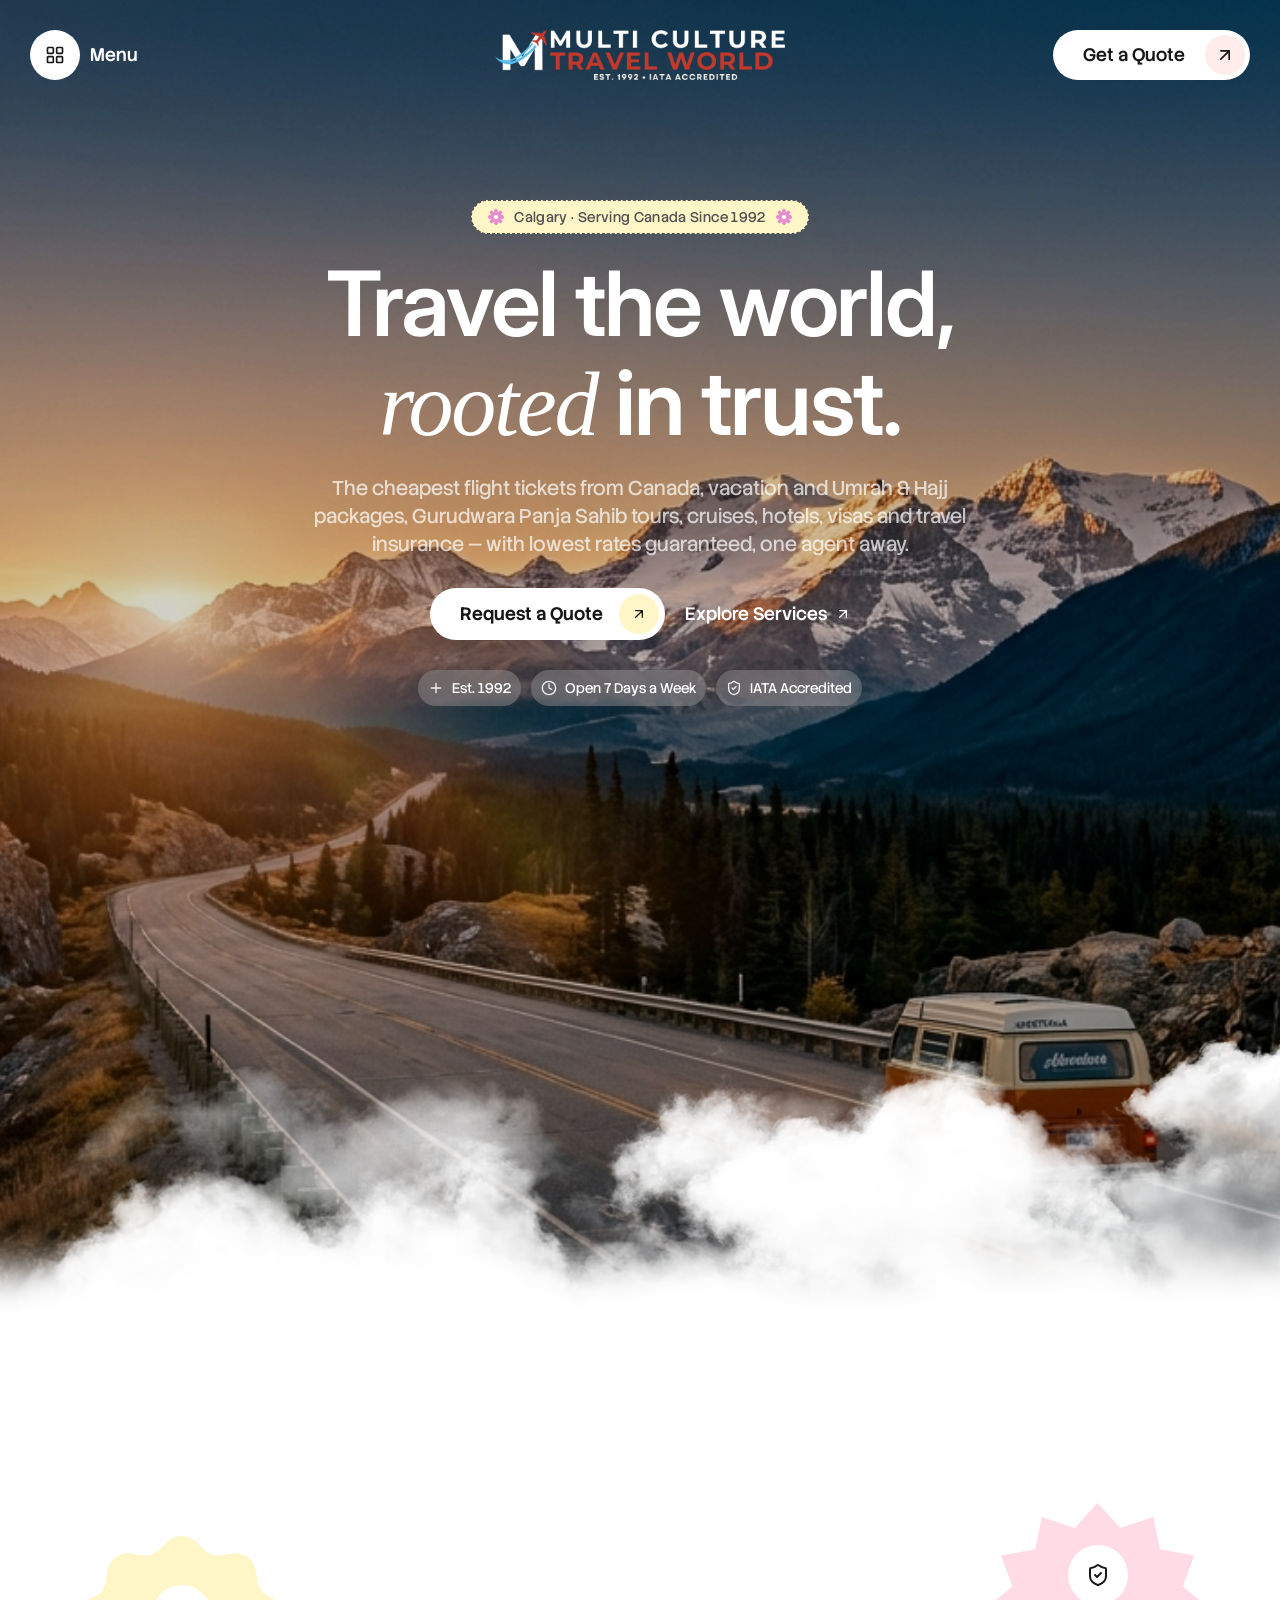
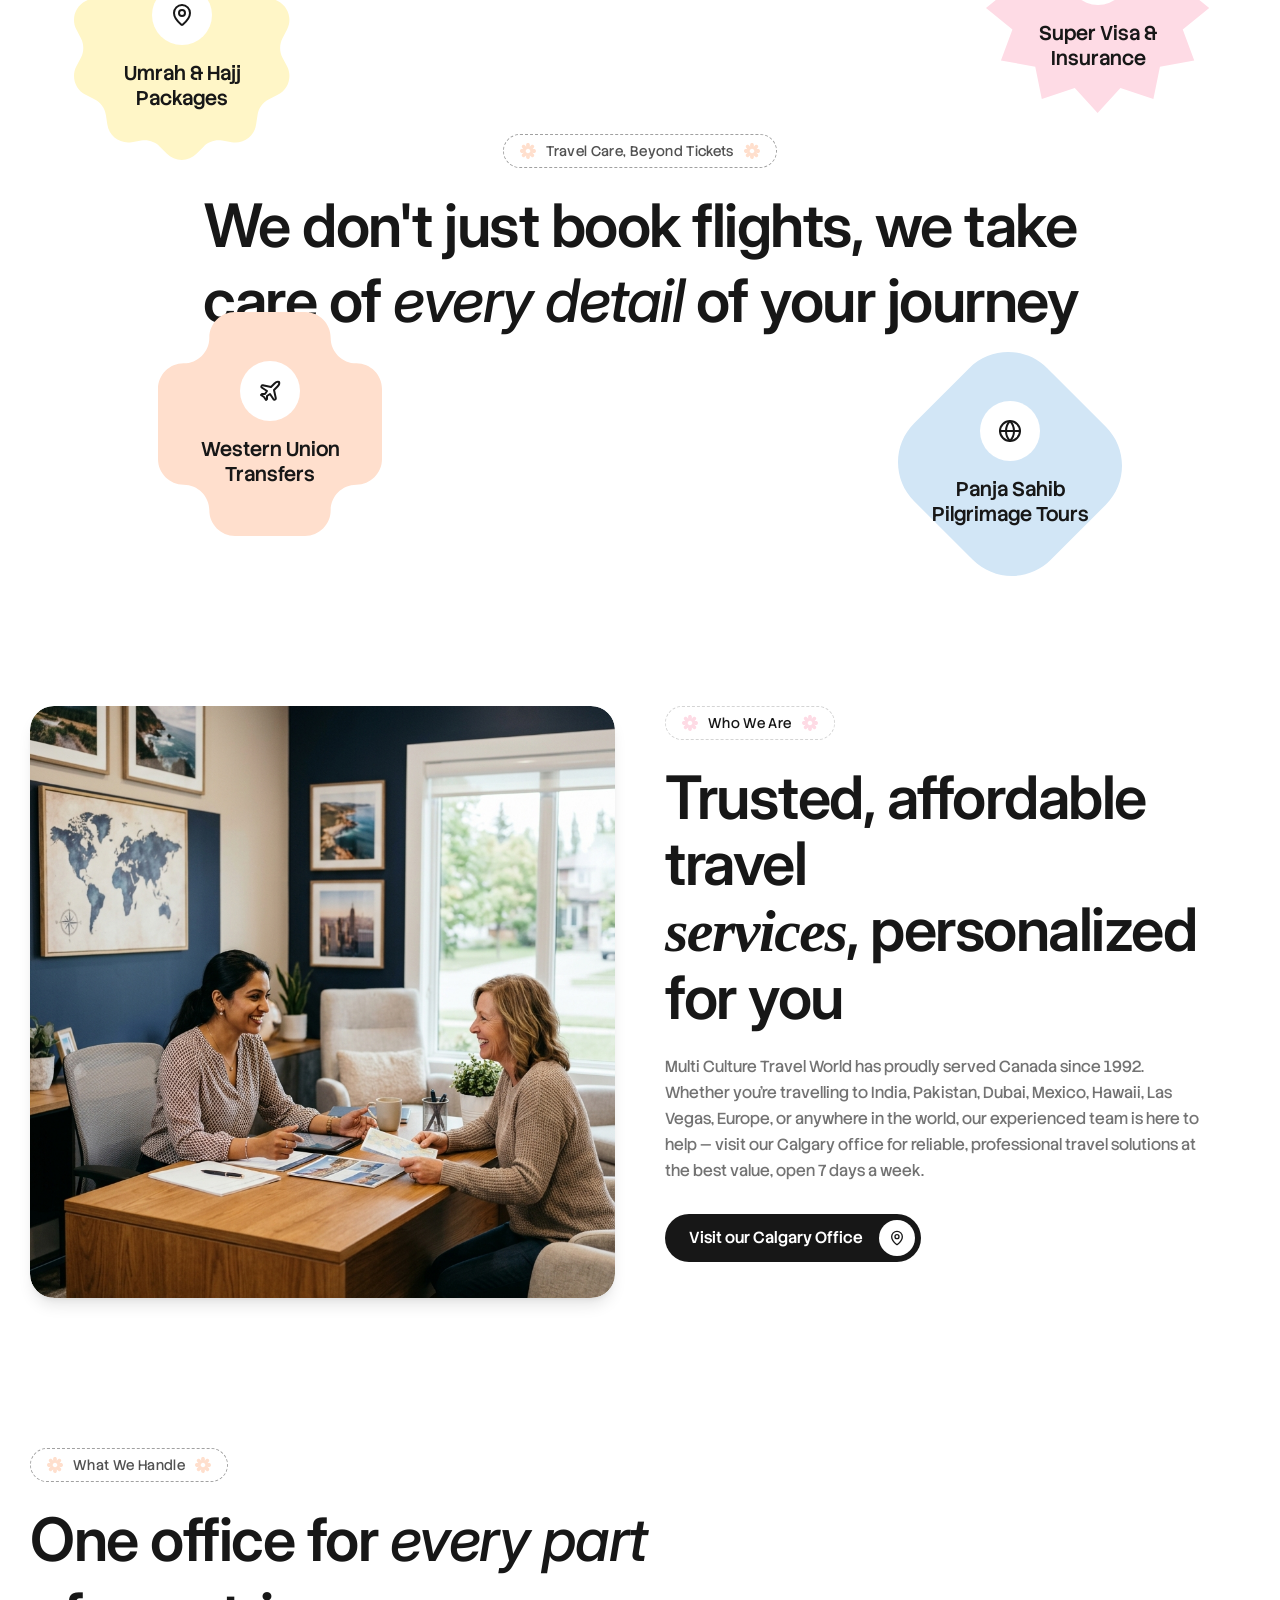
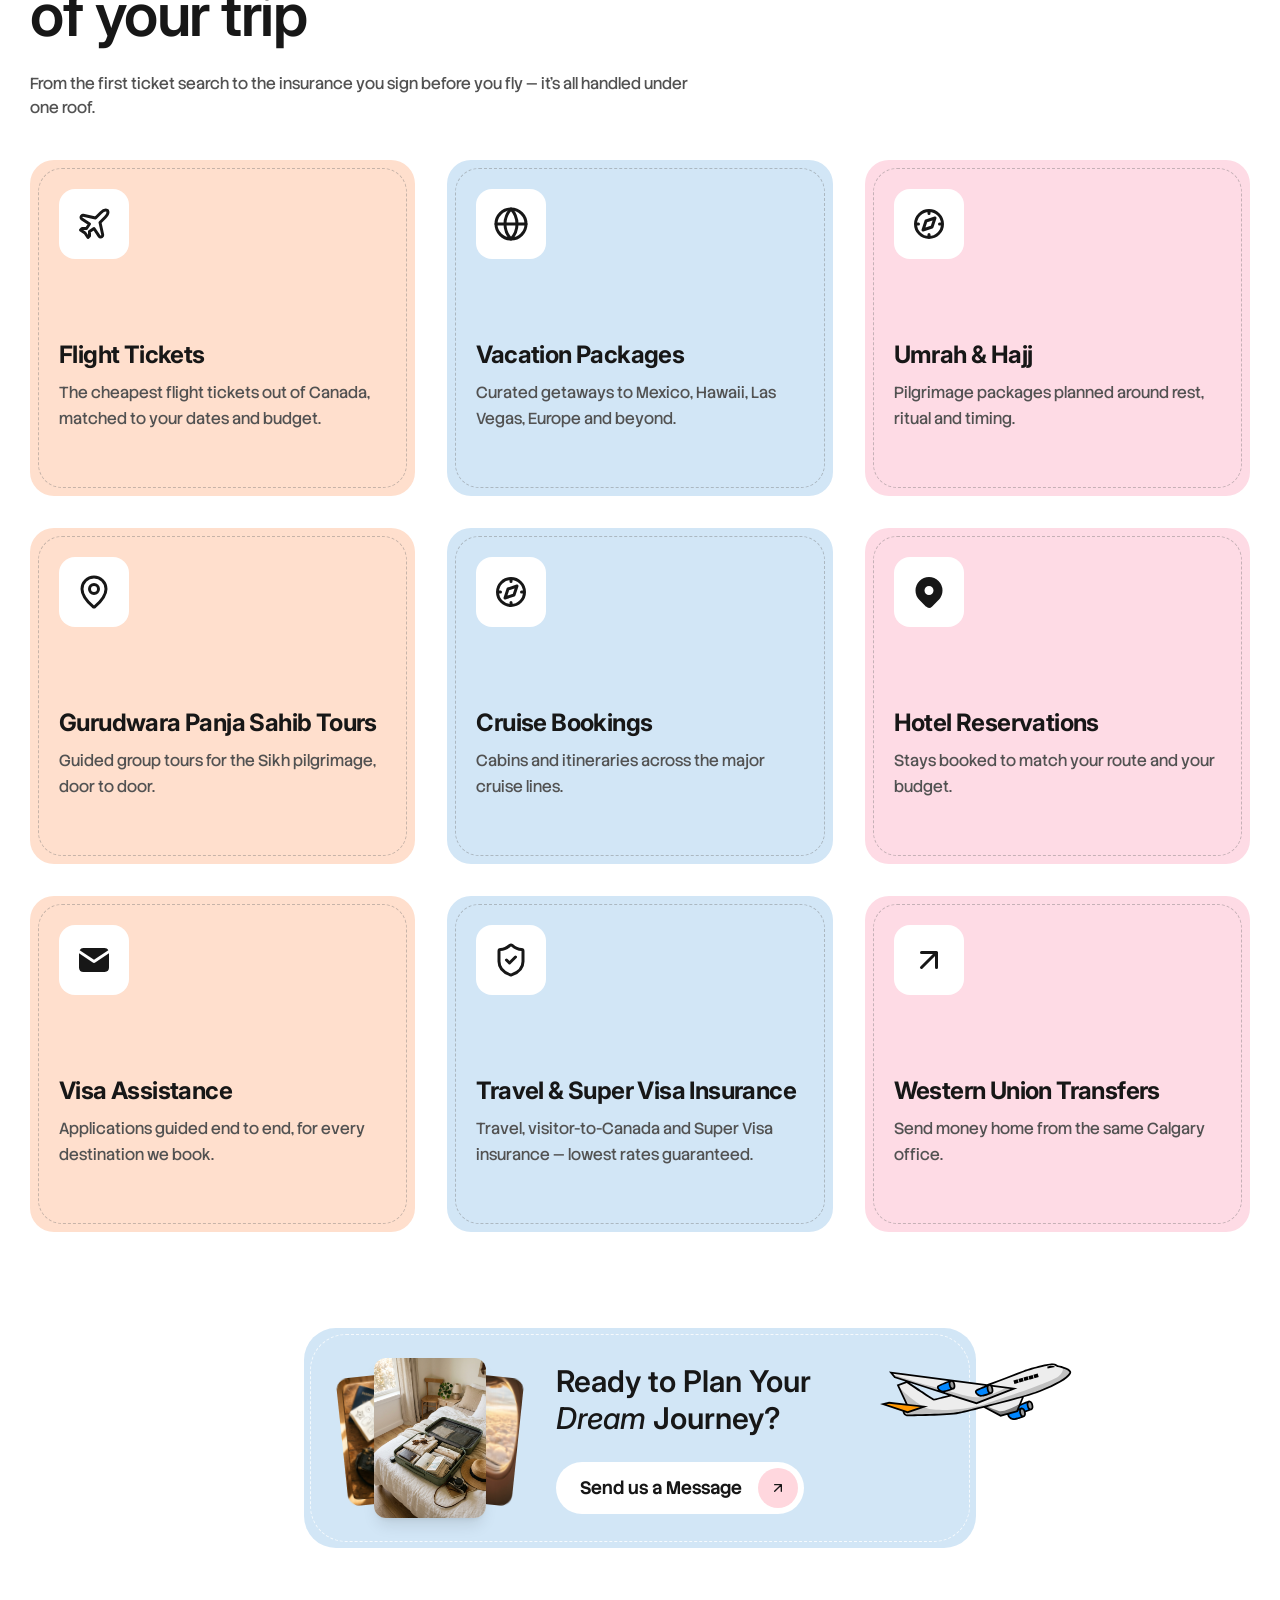
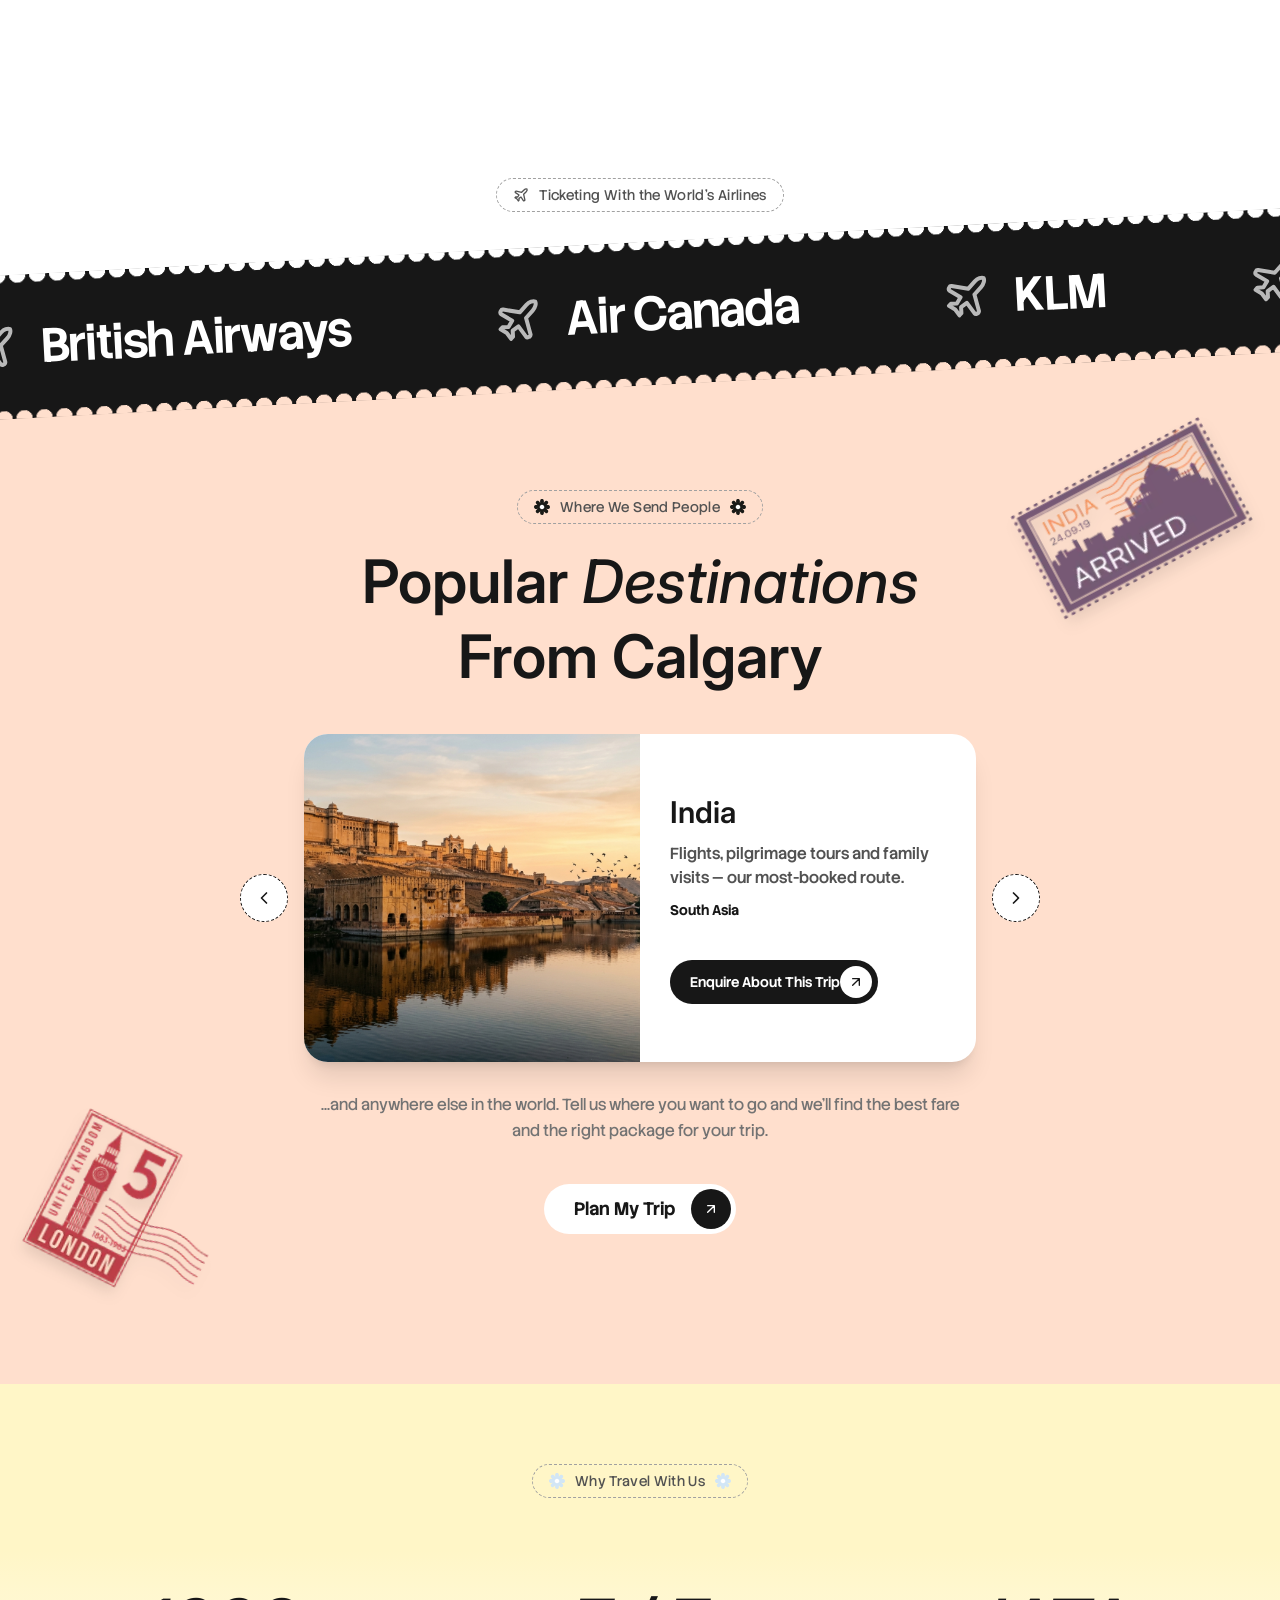
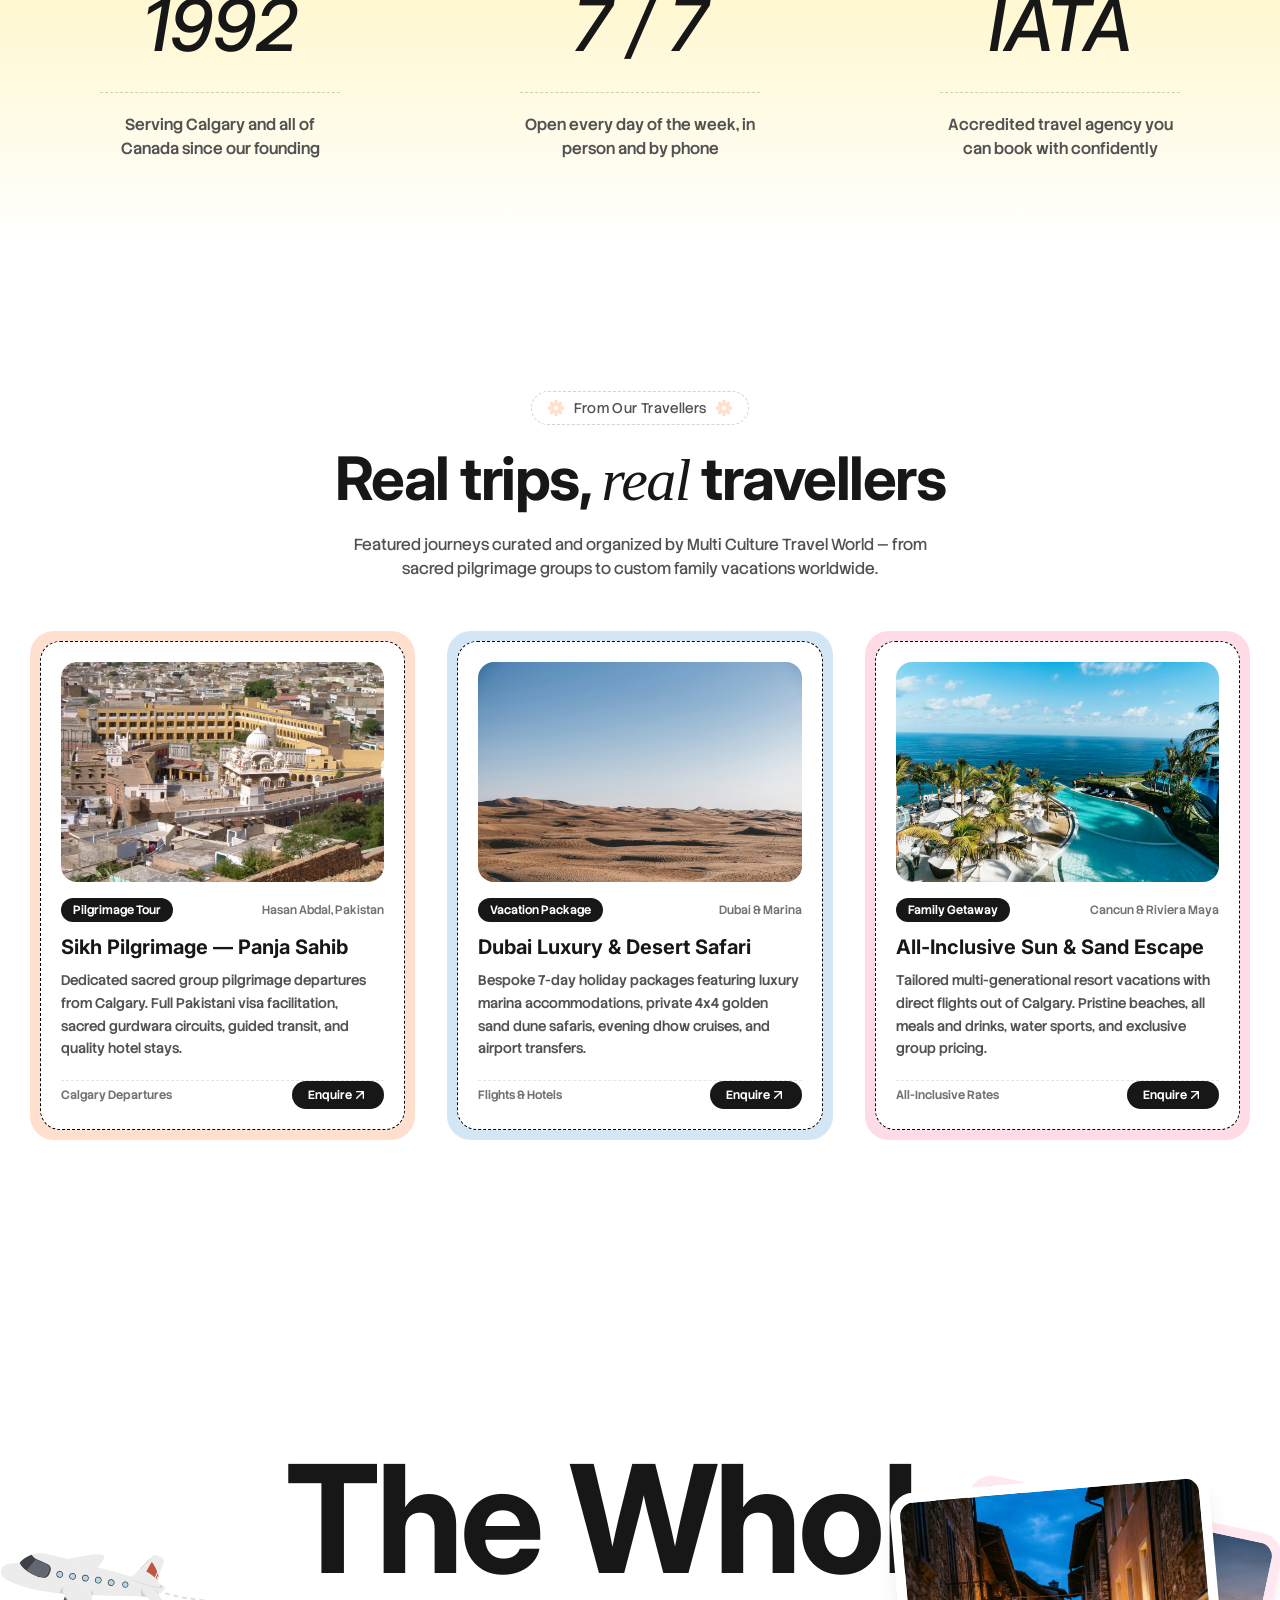
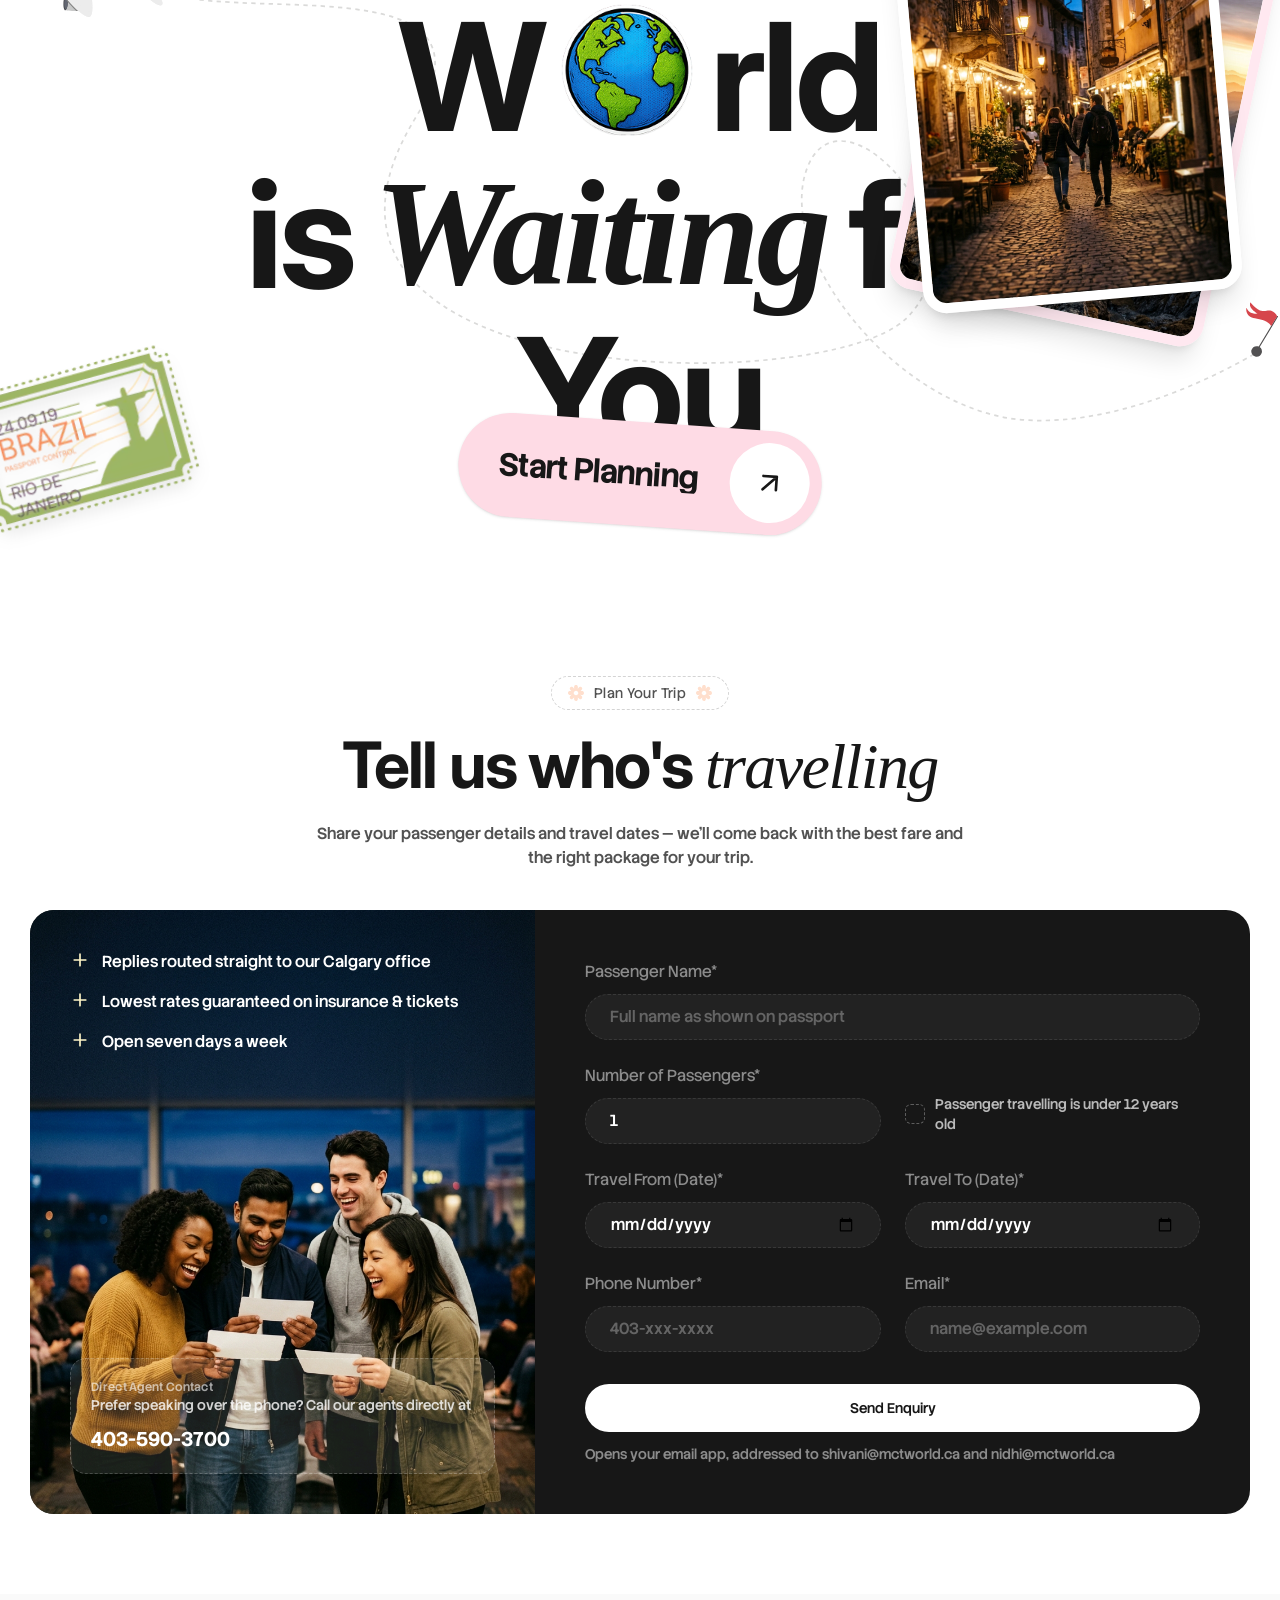
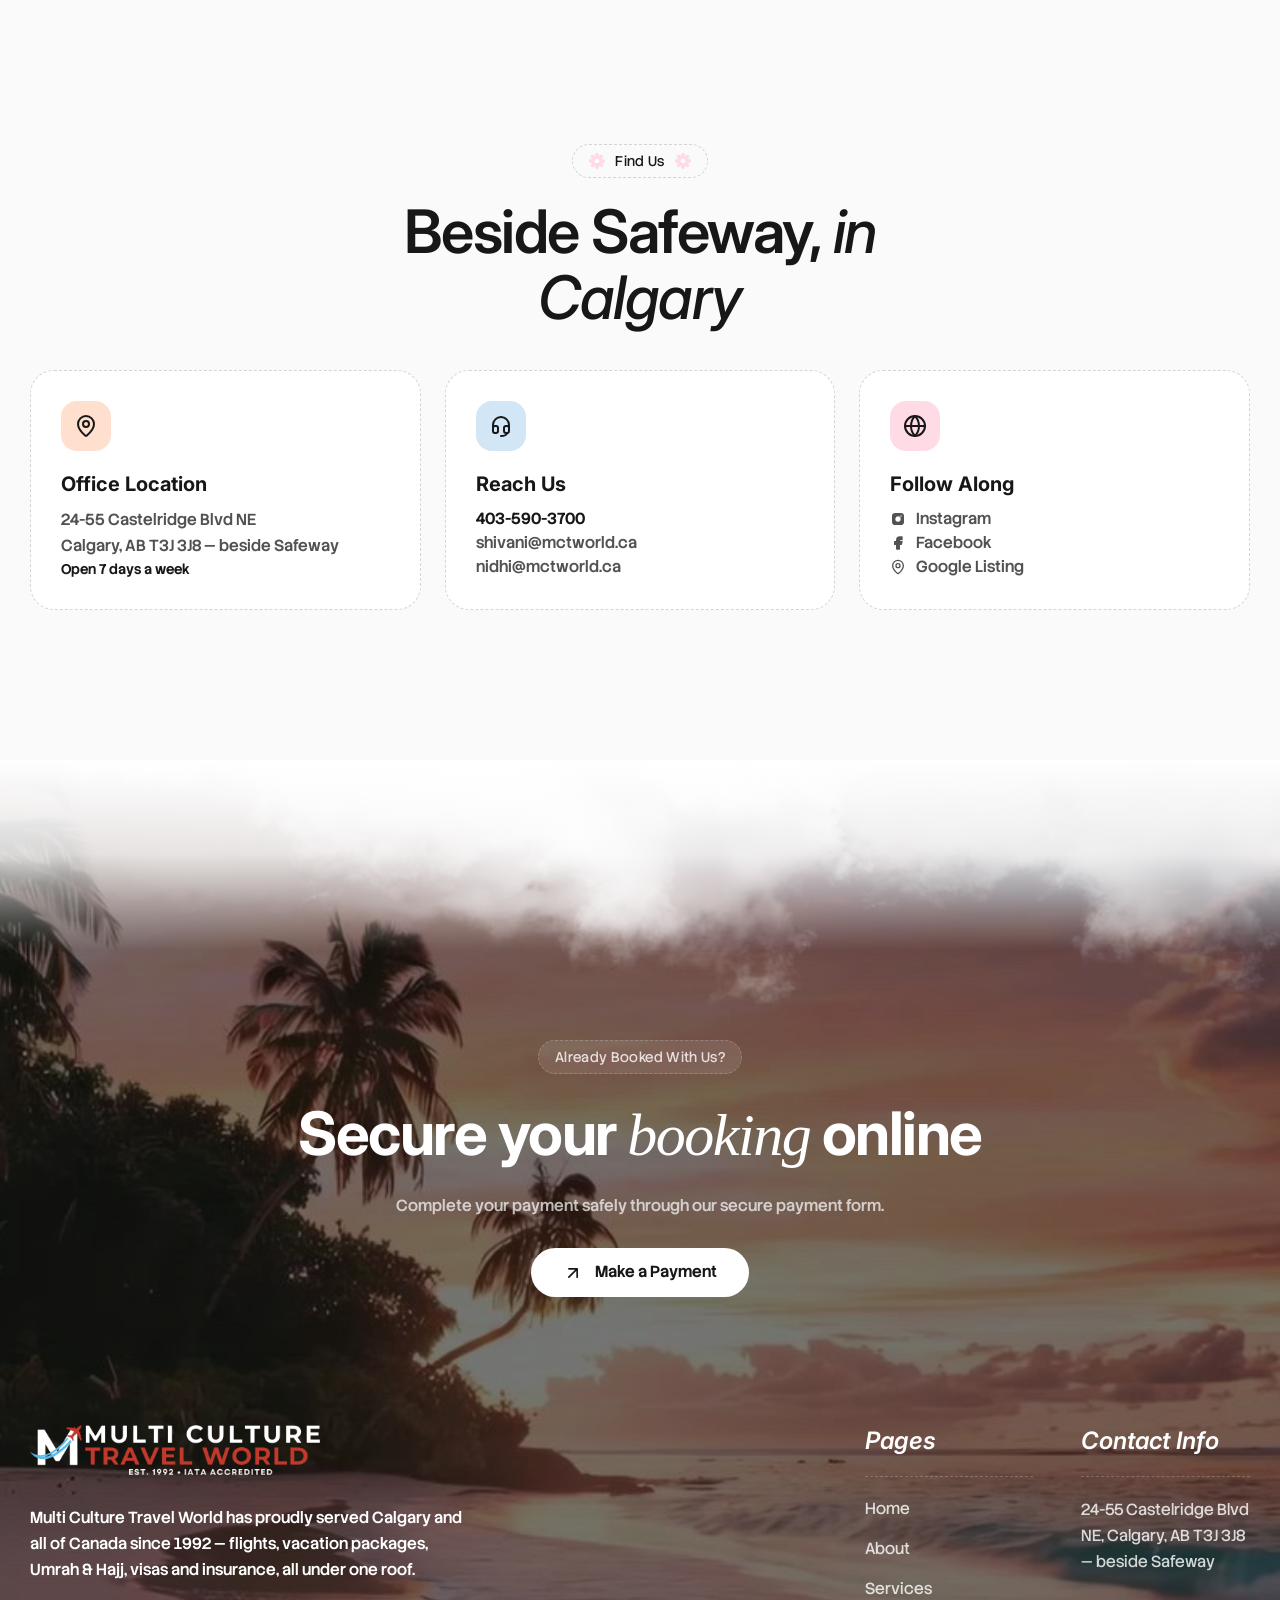
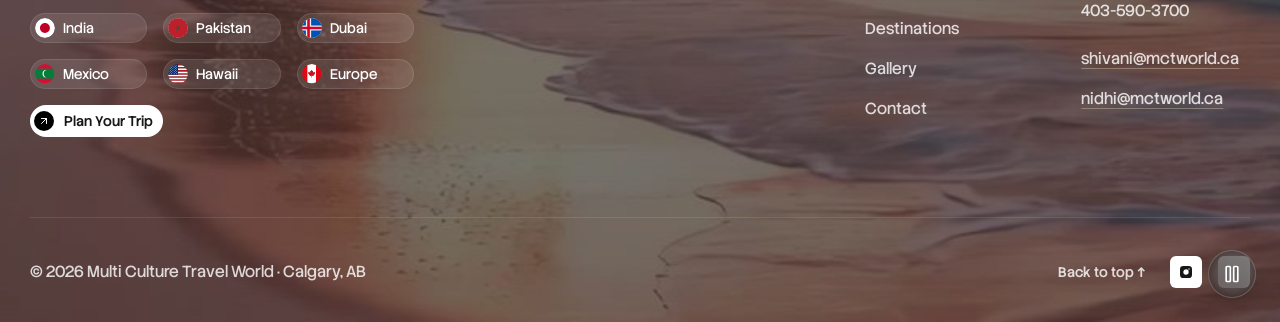
==== commit 939eeb87: "Fix destination card buttons for all screens, standardize gallery image heights, and add mobile caro" ====
--- a/index.html
+++ b/index.html
@@ -1,5 +1,5 @@
 <!doctype html>
-<html lang="en">
+<html lang="en" class="overflow-x-hidden">
 
 <head>
 	<title>Home | Multi Culture Travel World - Travel Agency & Tourism Tailwind CSS 4 Template</title>
@@ -27,7 +27,7 @@
 		<link rel="stylesheet" crossorigin href="css/app.css">
 	</head>
 
-<body>
+<body class="overflow-x-hidden">
 
 	<!-- Navbar -->
 	<header id="main-header" class="absolute inset-x-0 top-0 z-50 w-full py-3.75 md:py-5 lg:py-7.5 group/nav">
@@ -649,18 +649,22 @@
 										<p class="text-default-600 text-base mb-2.5">Flights, pilgrimage tours and family visits — our most-booked route.</p>
 										<div class="text-sm font-bold text-default-900 md:mb-10 mb-5">South Asia</div>
 
-										<div class="inline-flex items-center justify-between sm:justify-start gap-3 p-1.5 ps-4.5 pe-1.5 bg-default-900 rounded-full w-full sm:w-max transition-all duration-300 group-hover:bg-default-800">
-											<div class="relative overflow-hidden h-5 sm:h-6 flex items-center">
-												<span class="block text-white font-semibold text-xs sm:text-sm whitespace-nowrap transition-transform duration-300 ease-in-out group-hover:-translate-y-full">
+										<div class="inline-flex items-center gap-3.5 p-1.5 ps-5 bg-default-900 rounded-full w-max transition-all duration-300 group-hover:bg-default-800">
+											<div class="relative overflow-hidden h-5 flex items-center">
+												<span class="block text-white font-semibold text-sm whitespace-nowrap transition-transform duration-300 ease-in-out group-hover:-translate-y-full">
 													Enquire About This Trip
 												</span>
-												<span class="block text-white font-semibold text-xs sm:text-sm whitespace-nowrap absolute top-full inset-x-0 text-center transition-transform duration-300 ease-in-out group-hover:-translate-y-full">
+												<span class="block text-white font-semibold text-sm whitespace-nowrap absolute top-full inset-x-0 text-center transition-transform duration-300 ease-in-out group-hover:-translate-y-full">
 													Enquire About This Trip
 												</span>
 											</div>
-											<div class="relative size-7 sm:size-8 rounded-full bg-white flex items-center justify-center overflow-hidden shrink-0 group-hover:scale-95 transition-transform duration-300">
-												<i class="iconify lucide--arrow-up-right absolute size-3.5 sm:size-4 text-default-900 transition-transform duration-300 ease-in-out translate-x-0 translate-y-0 group-hover:translate-x-[150%] group-hover:translate-y-[-150%]"></i>
-												<i class="iconify lucide--arrow-up-right absolute size-3.5 sm:size-4 text-default-900 transition-transform duration-300 ease-in-out translate-x-[-150%] translate-y-[150%] group-hover:translate-x-0 group-hover:translate-y-0"></i>
+											<div class="relative size-8 rounded-full bg-white overflow-hidden shrink-0 group-hover:scale-90 transition-transform duration-300">
+												<div class="absolute inset-0 flex items-center justify-center transition-transform duration-300 group-hover:translate-x-full group-hover:-translate-y-full">
+													<i class="iconify lucide--arrow-up-right size-4 text-default-900"></i>
+												</div>
+												<div class="absolute inset-0 flex items-center justify-center transition-transform duration-300 -translate-x-full translate-y-full group-hover:translate-x-0 group-hover:translate-y-0">
+													<i class="iconify lucide--arrow-up-right size-4 text-default-900"></i>
+												</div>
 											</div>
 										</div>
 									</div>
@@ -679,18 +683,22 @@
 										<p class="text-default-600 text-base mb-2.5">Direct fares and visa support for family trips and seasonal travel.</p>
 										<div class="text-sm font-bold text-default-900 md:mb-10 mb-5">South Asia</div>
 
-										<div class="inline-flex items-center justify-between sm:justify-start gap-3 p-1.5 ps-4.5 pe-1.5 bg-default-900 rounded-full w-full sm:w-max transition-all duration-300 group-hover:bg-default-800">
-											<div class="relative overflow-hidden h-5 sm:h-6 flex items-center">
-												<span class="block text-white font-semibold text-xs sm:text-sm whitespace-nowrap transition-transform duration-300 ease-in-out group-hover:-translate-y-full">
+										<div class="inline-flex items-center gap-3.5 p-1.5 ps-5 bg-default-900 rounded-full w-max transition-all duration-300 group-hover:bg-default-800">
+											<div class="relative overflow-hidden h-5 flex items-center">
+												<span class="block text-white font-semibold text-sm whitespace-nowrap transition-transform duration-300 ease-in-out group-hover:-translate-y-full">
 													Enquire About This Trip
 												</span>
-												<span class="block text-white font-semibold text-xs sm:text-sm whitespace-nowrap absolute top-full inset-x-0 text-center transition-transform duration-300 ease-in-out group-hover:-translate-y-full">
+												<span class="block text-white font-semibold text-sm whitespace-nowrap absolute top-full inset-x-0 text-center transition-transform duration-300 ease-in-out group-hover:-translate-y-full">
 													Enquire About This Trip
 												</span>
 											</div>
-											<div class="relative size-7 sm:size-8 rounded-full bg-white flex items-center justify-center overflow-hidden shrink-0 group-hover:scale-95 transition-transform duration-300">
-												<i class="iconify lucide--arrow-up-right absolute size-3.5 sm:size-4 text-default-900 transition-transform duration-300 ease-in-out translate-x-0 translate-y-0 group-hover:translate-x-[150%] group-hover:translate-y-[-150%]"></i>
-												<i class="iconify lucide--arrow-up-right absolute size-3.5 sm:size-4 text-default-900 transition-transform duration-300 ease-in-out translate-x-[-150%] translate-y-[150%] group-hover:translate-x-0 group-hover:translate-y-0"></i>
+											<div class="relative size-8 rounded-full bg-white overflow-hidden shrink-0 group-hover:scale-90 transition-transform duration-300">
+												<div class="absolute inset-0 flex items-center justify-center transition-transform duration-300 group-hover:translate-x-full group-hover:-translate-y-full">
+													<i class="iconify lucide--arrow-up-right size-4 text-default-900"></i>
+												</div>
+												<div class="absolute inset-0 flex items-center justify-center transition-transform duration-300 -translate-x-full translate-y-full group-hover:translate-x-0 group-hover:translate-y-0">
+													<i class="iconify lucide--arrow-up-right size-4 text-default-900"></i>
+												</div>
 											</div>
 										</div>
 									</div>
@@ -709,18 +717,22 @@
 										<p class="text-default-600 text-base mb-2.5">Short-haul getaways and stopover packages, booked door to door.</p>
 										<div class="text-sm font-bold text-default-900 md:mb-10 mb-5">Middle East</div>
 
-										<div class="inline-flex items-center justify-between sm:justify-start gap-3 p-1.5 ps-4.5 pe-1.5 bg-default-900 rounded-full w-full sm:w-max transition-all duration-300 group-hover:bg-default-800">
-											<div class="relative overflow-hidden h-5 sm:h-6 flex items-center">
-												<span class="block text-white font-semibold text-xs sm:text-sm whitespace-nowrap transition-transform duration-300 ease-in-out group-hover:-translate-y-full">
+										<div class="inline-flex items-center gap-3.5 p-1.5 ps-5 bg-default-900 rounded-full w-max transition-all duration-300 group-hover:bg-default-800">
+											<div class="relative overflow-hidden h-5 flex items-center">
+												<span class="block text-white font-semibold text-sm whitespace-nowrap transition-transform duration-300 ease-in-out group-hover:-translate-y-full">
 													Enquire About This Trip
 												</span>
-												<span class="block text-white font-semibold text-xs sm:text-sm whitespace-nowrap absolute top-full inset-x-0 text-center transition-transform duration-300 ease-in-out group-hover:-translate-y-full">
+												<span class="block text-white font-semibold text-sm whitespace-nowrap absolute top-full inset-x-0 text-center transition-transform duration-300 ease-in-out group-hover:-translate-y-full">
 													Enquire About This Trip
 												</span>
 											</div>
-											<div class="relative size-7 sm:size-8 rounded-full bg-white flex items-center justify-center overflow-hidden shrink-0 group-hover:scale-95 transition-transform duration-300">
-												<i class="iconify lucide--arrow-up-right absolute size-3.5 sm:size-4 text-default-900 transition-transform duration-300 ease-in-out translate-x-0 translate-y-0 group-hover:translate-x-[150%] group-hover:translate-y-[-150%]"></i>
-												<i class="iconify lucide--arrow-up-right absolute size-3.5 sm:size-4 text-default-900 transition-transform duration-300 ease-in-out translate-x-[-150%] translate-y-[150%] group-hover:translate-x-0 group-hover:translate-y-0"></i>
+											<div class="relative size-8 rounded-full bg-white overflow-hidden shrink-0 group-hover:scale-90 transition-transform duration-300">
+												<div class="absolute inset-0 flex items-center justify-center transition-transform duration-300 group-hover:translate-x-full group-hover:-translate-y-full">
+													<i class="iconify lucide--arrow-up-right size-4 text-default-900"></i>
+												</div>
+												<div class="absolute inset-0 flex items-center justify-center transition-transform duration-300 -translate-x-full translate-y-full group-hover:translate-x-0 group-hover:translate-y-0">
+													<i class="iconify lucide--arrow-up-right size-4 text-default-900"></i>
+												</div>
 											</div>
 										</div>
 									</div>
@@ -739,18 +751,22 @@
 										<p class="text-default-600 text-base mb-2.5">All-inclusive resort packages for sun-and-sand vacations.</p>
 										<div class="text-sm font-bold text-default-900 md:mb-10 mb-5">North America</div>
 
-										<div class="inline-flex items-center justify-between sm:justify-start gap-3 p-1.5 ps-4.5 pe-1.5 bg-default-900 rounded-full w-full sm:w-max transition-all duration-300 group-hover:bg-default-800">
-											<div class="relative overflow-hidden h-5 sm:h-6 flex items-center">
-												<span class="block text-white font-semibold text-xs sm:text-sm whitespace-nowrap transition-transform duration-300 ease-in-out group-hover:-translate-y-full">
+										<div class="inline-flex items-center gap-3.5 p-1.5 ps-5 bg-default-900 rounded-full w-max transition-all duration-300 group-hover:bg-default-800">
+											<div class="relative overflow-hidden h-5 flex items-center">
+												<span class="block text-white font-semibold text-sm whitespace-nowrap transition-transform duration-300 ease-in-out group-hover:-translate-y-full">
 													Enquire About This Trip
 												</span>
-												<span class="block text-white font-semibold text-xs sm:text-sm whitespace-nowrap absolute top-full inset-x-0 text-center transition-transform duration-300 ease-in-out group-hover:-translate-y-full">
+												<span class="block text-white font-semibold text-sm whitespace-nowrap absolute top-full inset-x-0 text-center transition-transform duration-300 ease-in-out group-hover:-translate-y-full">
 													Enquire About This Trip
 												</span>
 											</div>
-											<div class="relative size-7 sm:size-8 rounded-full bg-white flex items-center justify-center overflow-hidden shrink-0 group-hover:scale-95 transition-transform duration-300">
-												<i class="iconify lucide--arrow-up-right absolute size-3.5 sm:size-4 text-default-900 transition-transform duration-300 ease-in-out translate-x-0 translate-y-0 group-hover:translate-x-[150%] group-hover:translate-y-[-150%]"></i>
-												<i class="iconify lucide--arrow-up-right absolute size-3.5 sm:size-4 text-default-900 transition-transform duration-300 ease-in-out translate-x-[-150%] translate-y-[150%] group-hover:translate-x-0 group-hover:translate-y-0"></i>
+											<div class="relative size-8 rounded-full bg-white overflow-hidden shrink-0 group-hover:scale-90 transition-transform duration-300">
+												<div class="absolute inset-0 flex items-center justify-center transition-transform duration-300 group-hover:translate-x-full group-hover:-translate-y-full">
+													<i class="iconify lucide--arrow-up-right size-4 text-default-900"></i>
+												</div>
+												<div class="absolute inset-0 flex items-center justify-center transition-transform duration-300 -translate-x-full translate-y-full group-hover:translate-x-0 group-hover:translate-y-0">
+													<i class="iconify lucide--arrow-up-right size-4 text-default-900"></i>
+												</div>
 											</div>
 										</div>
 									</div>
@@ -769,18 +785,22 @@
 										<p class="text-default-600 text-base mb-2.5">Island vacation packages curated for couples and families alike.</p>
 										<div class="text-sm font-bold text-default-900 md:mb-10 mb-5">North America</div>
 
-										<div class="inline-flex items-center justify-between sm:justify-start gap-3 p-1.5 ps-4.5 pe-1.5 bg-default-900 rounded-full w-full sm:w-max transition-all duration-300 group-hover:bg-default-800">
-											<div class="relative overflow-hidden h-5 sm:h-6 flex items-center">
-												<span class="block text-white font-semibold text-xs sm:text-sm whitespace-nowrap transition-transform duration-300 ease-in-out group-hover:-translate-y-full">
+										<div class="inline-flex items-center gap-3.5 p-1.5 ps-5 bg-default-900 rounded-full w-max transition-all duration-300 group-hover:bg-default-800">
+											<div class="relative overflow-hidden h-5 flex items-center">
+												<span class="block text-white font-semibold text-sm whitespace-nowrap transition-transform duration-300 ease-in-out group-hover:-translate-y-full">
 													Enquire About This Trip
 												</span>
-												<span class="block text-white font-semibold text-xs sm:text-sm whitespace-nowrap absolute top-full inset-x-0 text-center transition-transform duration-300 ease-in-out group-hover:-translate-y-full">
+												<span class="block text-white font-semibold text-sm whitespace-nowrap absolute top-full inset-x-0 text-center transition-transform duration-300 ease-in-out group-hover:-translate-y-full">
 													Enquire About This Trip
 												</span>
 											</div>
-											<div class="relative size-7 sm:size-8 rounded-full bg-white flex items-center justify-center overflow-hidden shrink-0 group-hover:scale-95 transition-transform duration-300">
-												<i class="iconify lucide--arrow-up-right absolute size-3.5 sm:size-4 text-default-900 transition-transform duration-300 ease-in-out translate-x-0 translate-y-0 group-hover:translate-x-[150%] group-hover:translate-y-[-150%]"></i>
-												<i class="iconify lucide--arrow-up-right absolute size-3.5 sm:size-4 text-default-900 transition-transform duration-300 ease-in-out translate-x-[-150%] translate-y-[150%] group-hover:translate-x-0 group-hover:translate-y-0"></i>
+											<div class="relative size-8 rounded-full bg-white overflow-hidden shrink-0 group-hover:scale-90 transition-transform duration-300">
+												<div class="absolute inset-0 flex items-center justify-center transition-transform duration-300 group-hover:translate-x-full group-hover:-translate-y-full">
+													<i class="iconify lucide--arrow-up-right size-4 text-default-900"></i>
+												</div>
+												<div class="absolute inset-0 flex items-center justify-center transition-transform duration-300 -translate-x-full translate-y-full group-hover:translate-x-0 group-hover:translate-y-0">
+													<i class="iconify lucide--arrow-up-right size-4 text-default-900"></i>
+												</div>
 											</div>
 										</div>
 									</div>
@@ -799,18 +819,22 @@
 										<p class="text-default-600 text-base mb-2.5">Quick getaways and group trips, flights and hotels bundled together.</p>
 										<div class="text-sm font-bold text-default-900 md:mb-10 mb-5">North America</div>
 
-										<div class="inline-flex items-center justify-between sm:justify-start gap-3 p-1.5 ps-4.5 pe-1.5 bg-default-900 rounded-full w-full sm:w-max transition-all duration-300 group-hover:bg-default-800">
-											<div class="relative overflow-hidden h-5 sm:h-6 flex items-center">
-												<span class="block text-white font-semibold text-xs sm:text-sm whitespace-nowrap transition-transform duration-300 ease-in-out group-hover:-translate-y-full">
+										<div class="inline-flex items-center gap-3.5 p-1.5 ps-5 bg-default-900 rounded-full w-max transition-all duration-300 group-hover:bg-default-800">
+											<div class="relative overflow-hidden h-5 flex items-center">
+												<span class="block text-white font-semibold text-sm whitespace-nowrap transition-transform duration-300 ease-in-out group-hover:-translate-y-full">
 													Enquire About This Trip
 												</span>
-												<span class="block text-white font-semibold text-xs sm:text-sm whitespace-nowrap absolute top-full inset-x-0 text-center transition-transform duration-300 ease-in-out group-hover:-translate-y-full">
+												<span class="block text-white font-semibold text-sm whitespace-nowrap absolute top-full inset-x-0 text-center transition-transform duration-300 ease-in-out group-hover:-translate-y-full">
 													Enquire About This Trip
 												</span>
 											</div>
-											<div class="relative size-7 sm:size-8 rounded-full bg-white flex items-center justify-center overflow-hidden shrink-0 group-hover:scale-95 transition-transform duration-300">
-												<i class="iconify lucide--arrow-up-right absolute size-3.5 sm:size-4 text-default-900 transition-transform duration-300 ease-in-out translate-x-0 translate-y-0 group-hover:translate-x-[150%] group-hover:translate-y-[-150%]"></i>
-												<i class="iconify lucide--arrow-up-right absolute size-3.5 sm:size-4 text-default-900 transition-transform duration-300 ease-in-out translate-x-[-150%] translate-y-[150%] group-hover:translate-x-0 group-hover:translate-y-0"></i>
+											<div class="relative size-8 rounded-full bg-white overflow-hidden shrink-0 group-hover:scale-90 transition-transform duration-300">
+												<div class="absolute inset-0 flex items-center justify-center transition-transform duration-300 group-hover:translate-x-full group-hover:-translate-y-full">
+													<i class="iconify lucide--arrow-up-right size-4 text-default-900"></i>
+												</div>
+												<div class="absolute inset-0 flex items-center justify-center transition-transform duration-300 -translate-x-full translate-y-full group-hover:translate-x-0 group-hover:translate-y-0">
+													<i class="iconify lucide--arrow-up-right size-4 text-default-900"></i>
+												</div>
 											</div>
 										</div>
 									</div>
@@ -829,18 +853,22 @@
 										<p class="text-default-600 text-base mb-2.5">Multi-city itineraries across the continent's classic destinations.</p>
 										<div class="text-sm font-bold text-default-900 md:mb-10 mb-5">Europe</div>
 
-										<div class="inline-flex items-center justify-between sm:justify-start gap-3 p-1.5 ps-4.5 pe-1.5 bg-default-900 rounded-full w-full sm:w-max transition-all duration-300 group-hover:bg-default-800">
-											<div class="relative overflow-hidden h-5 sm:h-6 flex items-center">
-												<span class="block text-white font-semibold text-xs sm:text-sm whitespace-nowrap transition-transform duration-300 ease-in-out group-hover:-translate-y-full">
+										<div class="inline-flex items-center gap-3.5 p-1.5 ps-5 bg-default-900 rounded-full w-max transition-all duration-300 group-hover:bg-default-800">
+											<div class="relative overflow-hidden h-5 flex items-center">
+												<span class="block text-white font-semibold text-sm whitespace-nowrap transition-transform duration-300 ease-in-out group-hover:-translate-y-full">
 													Enquire About This Trip
 												</span>
-												<span class="block text-white font-semibold text-xs sm:text-sm whitespace-nowrap absolute top-full inset-x-0 text-center transition-transform duration-300 ease-in-out group-hover:-translate-y-full">
+												<span class="block text-white font-semibold text-sm whitespace-nowrap absolute top-full inset-x-0 text-center transition-transform duration-300 ease-in-out group-hover:-translate-y-full">
 													Enquire About This Trip
 												</span>
 											</div>
-											<div class="relative size-7 sm:size-8 rounded-full bg-white flex items-center justify-center overflow-hidden shrink-0 group-hover:scale-95 transition-transform duration-300">
-												<i class="iconify lucide--arrow-up-right absolute size-3.5 sm:size-4 text-default-900 transition-transform duration-300 ease-in-out translate-x-0 translate-y-0 group-hover:translate-x-[150%] group-hover:translate-y-[-150%]"></i>
-												<i class="iconify lucide--arrow-up-right absolute size-3.5 sm:size-4 text-default-900 transition-transform duration-300 ease-in-out translate-x-[-150%] translate-y-[150%] group-hover:translate-x-0 group-hover:translate-y-0"></i>
+											<div class="relative size-8 rounded-full bg-white overflow-hidden shrink-0 group-hover:scale-90 transition-transform duration-300">
+												<div class="absolute inset-0 flex items-center justify-center transition-transform duration-300 group-hover:translate-x-full group-hover:-translate-y-full">
+													<i class="iconify lucide--arrow-up-right size-4 text-default-900"></i>
+												</div>
+												<div class="absolute inset-0 flex items-center justify-center transition-transform duration-300 -translate-x-full translate-y-full group-hover:translate-x-0 group-hover:translate-y-0">
+													<i class="iconify lucide--arrow-up-right size-4 text-default-900"></i>
+												</div>
 											</div>
 										</div>
 									</div>
@@ -947,85 +975,96 @@
 					<p class="text-default-600 text-base font-normal max-w-xl mx-auto">Featured journeys curated and organized by Multi Culture Travel World &mdash; from sacred pilgrimage groups to custom family vacations worldwide.</p>
 				</div>
 
-				<!-- Gallery Cards Grid -->
-				<div class="grid grid-cols-1 md:grid-cols-3 gap-6 lg:gap-8">
-					<!-- Tile 1: Sikh Pilgrimage -->
-					<div class="bg-primary-3 rounded-3xl p-2.5 transition-all duration-300 hover:shadow-xl hover:-translate-y-1">
-						<a href="#contact" class="group flex flex-col h-full bg-white rounded-2xl p-5 border border-dashed border-default-400/60" style="border-radius: 1.25rem;">
-							<div class="relative w-full h-52 rounded-2xl overflow-hidden mb-4 shrink-0">
-								<img src="assets/images/gallery-panja-sahib.jpg" alt="Gurdwara Panja Sahib, Hasan Abdal" class="w-full h-full object-cover transition-transform duration-500 group-hover:scale-105" loading="lazy">
-							</div>
-							<div class="flex items-center justify-between gap-2 mb-3">
-								<span class="inline-flex items-center px-3 py-1 rounded-full text-xs font-semibold bg-default-900 text-white">Pilgrimage Tour</span>
-								<span class="text-xs font-medium text-default-500">Hasan Abdal, Pakistan</span>
-							</div>
-							<h3 class="text-xl font-bold text-default-900 mb-2 leading-snug group-hover:text-primary-1 transition-colors">
-								Sikh Pilgrimage &mdash; Panja Sahib
-							</h3>
-							<p class="text-default-600 text-sm leading-relaxed mb-5 grow">
-								Dedicated sacred group pilgrimage departures from Calgary. Full Pakistani visa facilitation, sacred gurdwara circuits, guided transit, and quality hotel stays.
-							</p>
-							<div class="pt-4 border-t border-dashed border-default-200 flex items-center justify-between gap-3 mt-auto">
-								<span class="text-xs font-semibold text-default-500">Calgary Departures</span>
-								<div class="inline-flex items-center gap-1.5 py-1.5 px-4 bg-default-900 text-white rounded-full group-hover:bg-default-800 transition-colors shrink-0">
-									<span class="text-xs font-semibold">Enquire</span>
-									<i class="iconify lucide--arrow-up-right size-3.5"></i>
-								</div>
-							</div>
-						</a>
-					</div>
-
-					<!-- Tile 2: Dubai Package -->
-					<div class="bg-primary-4 rounded-3xl p-2.5 transition-all duration-300 hover:shadow-xl hover:-translate-y-1">
-						<a href="#contact" class="group flex flex-col h-full bg-white rounded-2xl p-5 border border-dashed border-default-400/60" style="border-radius: 1.25rem;">
-							<div class="relative w-full h-52 rounded-2xl overflow-hidden mb-4 shrink-0">
-								<img src="assets/images/gallery-dubai-safari.jpg" alt="Dubai Desert Safari Sunset" class="w-full h-full object-cover transition-transform duration-500 group-hover:scale-105" loading="lazy">
-							</div>
-							<div class="flex items-center justify-between gap-2 mb-3">
-								<span class="inline-flex items-center px-3 py-1 rounded-full text-xs font-semibold bg-default-900 text-white">Vacation Package</span>
-								<span class="text-xs font-medium text-default-500">Dubai & Marina</span>
-							</div>
-							<h3 class="text-xl font-bold text-default-900 mb-2 leading-snug group-hover:text-primary-1 transition-colors">
-								Dubai Luxury & Desert Safari
-							</h3>
-							<p class="text-default-600 text-sm leading-relaxed mb-5 grow">
-								Bespoke 7-day holiday packages featuring luxury marina accommodations, private 4x4 golden sand dune safaris, evening dhow cruises, and airport transfers.
-							</p>
-							<div class="pt-4 border-t border-dashed border-default-200 flex items-center justify-between gap-3 mt-auto">
-								<span class="text-xs font-semibold text-default-500">Flights & Hotels</span>
-								<div class="inline-flex items-center gap-1.5 py-1.5 px-4 bg-default-900 text-white rounded-full group-hover:bg-default-800 transition-colors shrink-0">
-									<span class="text-xs font-semibold">Enquire</span>
-									<i class="iconify lucide--arrow-up-right size-3.5"></i>
-								</div>
-							</div>
-						</a>
-					</div>
-
-					<!-- Tile 3: All-Inclusive Beach Escape -->
-					<div class="bg-primary-2 rounded-3xl p-2.5 transition-all duration-300 hover:shadow-xl hover:-translate-y-1">
-						<a href="#contact" class="group flex flex-col h-full bg-white rounded-2xl p-5 border border-dashed border-default-400/60" style="border-radius: 1.25rem;">
-							<div class="relative w-full h-52 rounded-2xl overflow-hidden mb-4 shrink-0">
-								<img src="assets/images/gallery-resort-escape.jpg" alt="All-Inclusive Tropical Resort" class="w-full h-full object-cover transition-transform duration-500 group-hover:scale-105" loading="lazy">
-							</div>
-							<div class="flex items-center justify-between gap-2 mb-3">
-								<span class="inline-flex items-center px-3 py-1 rounded-full text-xs font-semibold bg-default-900 text-white">Family Getaway</span>
-								<span class="text-xs font-medium text-default-500">Cancun & Riviera Maya</span>
-							</div>
-							<h3 class="text-xl font-bold text-default-900 mb-2 leading-snug group-hover:text-primary-1 transition-colors">
-								All-Inclusive Sun & Sand Escape
-							</h3>
-							<p class="text-default-600 text-sm leading-relaxed mb-5 grow">
-								Tailored multi-generational resort vacations with direct flights out of Calgary. Pristine beaches, all meals and drinks, water sports, and exclusive group pricing.
-							</p>
-							<div class="pt-4 border-t border-dashed border-default-200 flex items-center justify-between gap-3 mt-auto">
-								<span class="text-xs font-semibold text-default-500">All-Inclusive Rates</span>
-								<div class="inline-flex items-center gap-1.5 py-1.5 px-4 bg-default-900 text-white rounded-full group-hover:bg-default-800 transition-colors shrink-0">
-									<span class="text-xs font-semibold">Enquire</span>
-									<i class="iconify lucide--arrow-up-right size-3.5"></i>
-								</div>
-							</div>
-						</a>
-					</div>
+				<!-- Gallery Cards Slider (Slider on mobile, 3-column grid on desktop) -->
+				<div class="gallery-swiper swiper overflow-visible md:overflow-hidden pb-10 md:pb-0">
+					<div class="swiper-wrapper">
+						<!-- Tile 1: Sikh Pilgrimage -->
+						<div class="swiper-slide h-auto">
+							<div class="bg-primary-3 rounded-3xl p-2.5 h-full transition-all duration-300 hover:shadow-xl hover:-translate-y-1">
+								<a href="#contact" class="group flex flex-col h-full bg-white rounded-2xl p-5 border border-dashed border-default-400/60" style="border-radius: 1.25rem;">
+									<div class="relative w-full rounded-2xl overflow-hidden mb-4 shrink-0" style="height: 220px;">
+										<img src="assets/images/gallery-panja-sahib.jpg" alt="Gurdwara Panja Sahib, Hasan Abdal" class="w-full h-full object-cover transition-transform duration-500 group-hover:scale-105" loading="lazy">
+									</div>
+									<div class="flex items-center justify-between gap-2 mb-3">
+										<span class="inline-flex items-center px-3 py-1 rounded-full text-xs font-semibold bg-default-900 text-white">Pilgrimage Tour</span>
+										<span class="text-xs font-medium text-default-500">Hasan Abdal, Pakistan</span>
+									</div>
+									<h3 class="text-xl font-bold text-default-900 mb-2 leading-snug group-hover:text-primary-1 transition-colors">
+										Sikh Pilgrimage &mdash; Panja Sahib
+									</h3>
+									<p class="text-default-600 text-sm leading-relaxed mb-5 grow">
+										Dedicated sacred group pilgrimage departures from Calgary. Full Pakistani visa facilitation, sacred gurdwara circuits, guided transit, and quality hotel stays.
+									</p>
+									<div class="pt-4 border-t border-dashed border-default-200 flex items-center justify-between gap-3 mt-auto">
+										<span class="text-xs font-semibold text-default-500">Calgary Departures</span>
+										<div class="inline-flex items-center gap-1.5 py-1.5 px-4 bg-default-900 text-white rounded-full group-hover:bg-default-800 transition-colors shrink-0">
+											<span class="text-xs font-semibold">Enquire</span>
+											<i class="iconify lucide--arrow-up-right size-4"></i>
+										</div>
+									</div>
+								</a>
+							</div>
+						</div>
+
+						<!-- Tile 2: Dubai Package -->
+						<div class="swiper-slide h-auto">
+							<div class="bg-primary-4 rounded-3xl p-2.5 h-full transition-all duration-300 hover:shadow-xl hover:-translate-y-1">
+								<a href="#contact" class="group flex flex-col h-full bg-white rounded-2xl p-5 border border-dashed border-default-400/60" style="border-radius: 1.25rem;">
+									<div class="relative w-full rounded-2xl overflow-hidden mb-4 shrink-0" style="height: 220px;">
+										<img src="assets/images/gallery-dubai-safari.jpg" alt="Dubai Desert Safari Sunset" class="w-full h-full object-cover transition-transform duration-500 group-hover:scale-105" loading="lazy">
+									</div>
+									<div class="flex items-center justify-between gap-2 mb-3">
+										<span class="inline-flex items-center px-3 py-1 rounded-full text-xs font-semibold bg-default-900 text-white">Vacation Package</span>
+										<span class="text-xs font-medium text-default-500">Dubai & Marina</span>
+									</div>
+									<h3 class="text-xl font-bold text-default-900 mb-2 leading-snug group-hover:text-primary-1 transition-colors">
+										Dubai Luxury & Desert Safari
+									</h3>
+									<p class="text-default-600 text-sm leading-relaxed mb-5 grow">
+										Bespoke 7-day holiday packages featuring luxury marina accommodations, private 4x4 golden sand dune safaris, evening dhow cruises, and airport transfers.
+									</p>
+									<div class="pt-4 border-t border-dashed border-default-200 flex items-center justify-between gap-3 mt-auto">
+										<span class="text-xs font-semibold text-default-500">Flights & Hotels</span>
+										<div class="inline-flex items-center gap-1.5 py-1.5 px-4 bg-default-900 text-white rounded-full group-hover:bg-default-800 transition-colors shrink-0">
+											<span class="text-xs font-semibold">Enquire</span>
+											<i class="iconify lucide--arrow-up-right size-4"></i>
+										</div>
+									</div>
+								</a>
+							</div>
+						</div>
+
+						<!-- Tile 3: All-Inclusive Beach Escape -->
+						<div class="swiper-slide h-auto">
+							<div class="bg-primary-2 rounded-3xl p-2.5 h-full transition-all duration-300 hover:shadow-xl hover:-translate-y-1">
+								<a href="#contact" class="group flex flex-col h-full bg-white rounded-2xl p-5 border border-dashed border-default-400/60" style="border-radius: 1.25rem;">
+									<div class="relative w-full rounded-2xl overflow-hidden mb-4 shrink-0" style="height: 220px;">
+										<img src="assets/images/gallery-resort-escape.jpg" alt="All-Inclusive Tropical Resort" class="w-full h-full object-cover transition-transform duration-500 group-hover:scale-105" loading="lazy">
+									</div>
+									<div class="flex items-center justify-between gap-2 mb-3">
+										<span class="inline-flex items-center px-3 py-1 rounded-full text-xs font-semibold bg-default-900 text-white">Family Getaway</span>
+										<span class="text-xs font-medium text-default-500">Cancun & Riviera Maya</span>
+									</div>
+									<h3 class="text-xl font-bold text-default-900 mb-2 leading-snug group-hover:text-primary-1 transition-colors">
+										All-Inclusive Sun & Sand Escape
+									</h3>
+									<p class="text-default-600 text-sm leading-relaxed mb-5 grow">
+										Tailored multi-generational resort vacations with direct flights out of Calgary. Pristine beaches, all meals and drinks, water sports, and exclusive group pricing.
+									</p>
+									<div class="pt-4 border-t border-dashed border-default-200 flex items-center justify-between gap-3 mt-auto">
+										<span class="text-xs font-semibold text-default-500">All-Inclusive Rates</span>
+										<div class="inline-flex items-center gap-1.5 py-1.5 px-4 bg-default-900 text-white rounded-full group-hover:bg-default-800 transition-colors shrink-0">
+											<span class="text-xs font-semibold">Enquire</span>
+											<i class="iconify lucide--arrow-up-right size-4"></i>
+										</div>
+									</div>
+								</a>
+							</div>
+						</div>
+					</div>
+
+					<!-- Swiper Pagination (Mobile Only) -->
+					<div class="gallery-pagination flex justify-center mt-6 md:hidden"></div>
 				</div>
 			</div>
 		</section>
@@ -1460,6 +1499,36 @@
 		window.addEventListener('scroll', updateNavState, { passive: true });
 	})();
 	</script>
+	<script>
+		document.addEventListener('DOMContentLoaded', function() {
+			function initGallerySwiper() {
+				if (typeof Swiper !== 'undefined' && document.querySelector('.gallery-swiper') && !document.querySelector('.gallery-swiper').swiper) {
+					new Swiper('.gallery-swiper', {
+						slidesPerView: 1.15,
+						spaceBetween: 20,
+						centeredSlides: false,
+						pagination: {
+							el: '.gallery-pagination',
+							clickable: true
+						},
+						breakpoints: {
+							640: {
+								slidesPerView: 2,
+								spaceBetween: 24
+							},
+							1024: {
+								slidesPerView: 3,
+								spaceBetween: 32,
+								allowTouchMove: false
+							}
+						}
+					});
+				}
+			}
+			initGallerySwiper();
+			setTimeout(initGallerySwiper, 500);
+		});
+	</script>
 </body>
 
 </html>
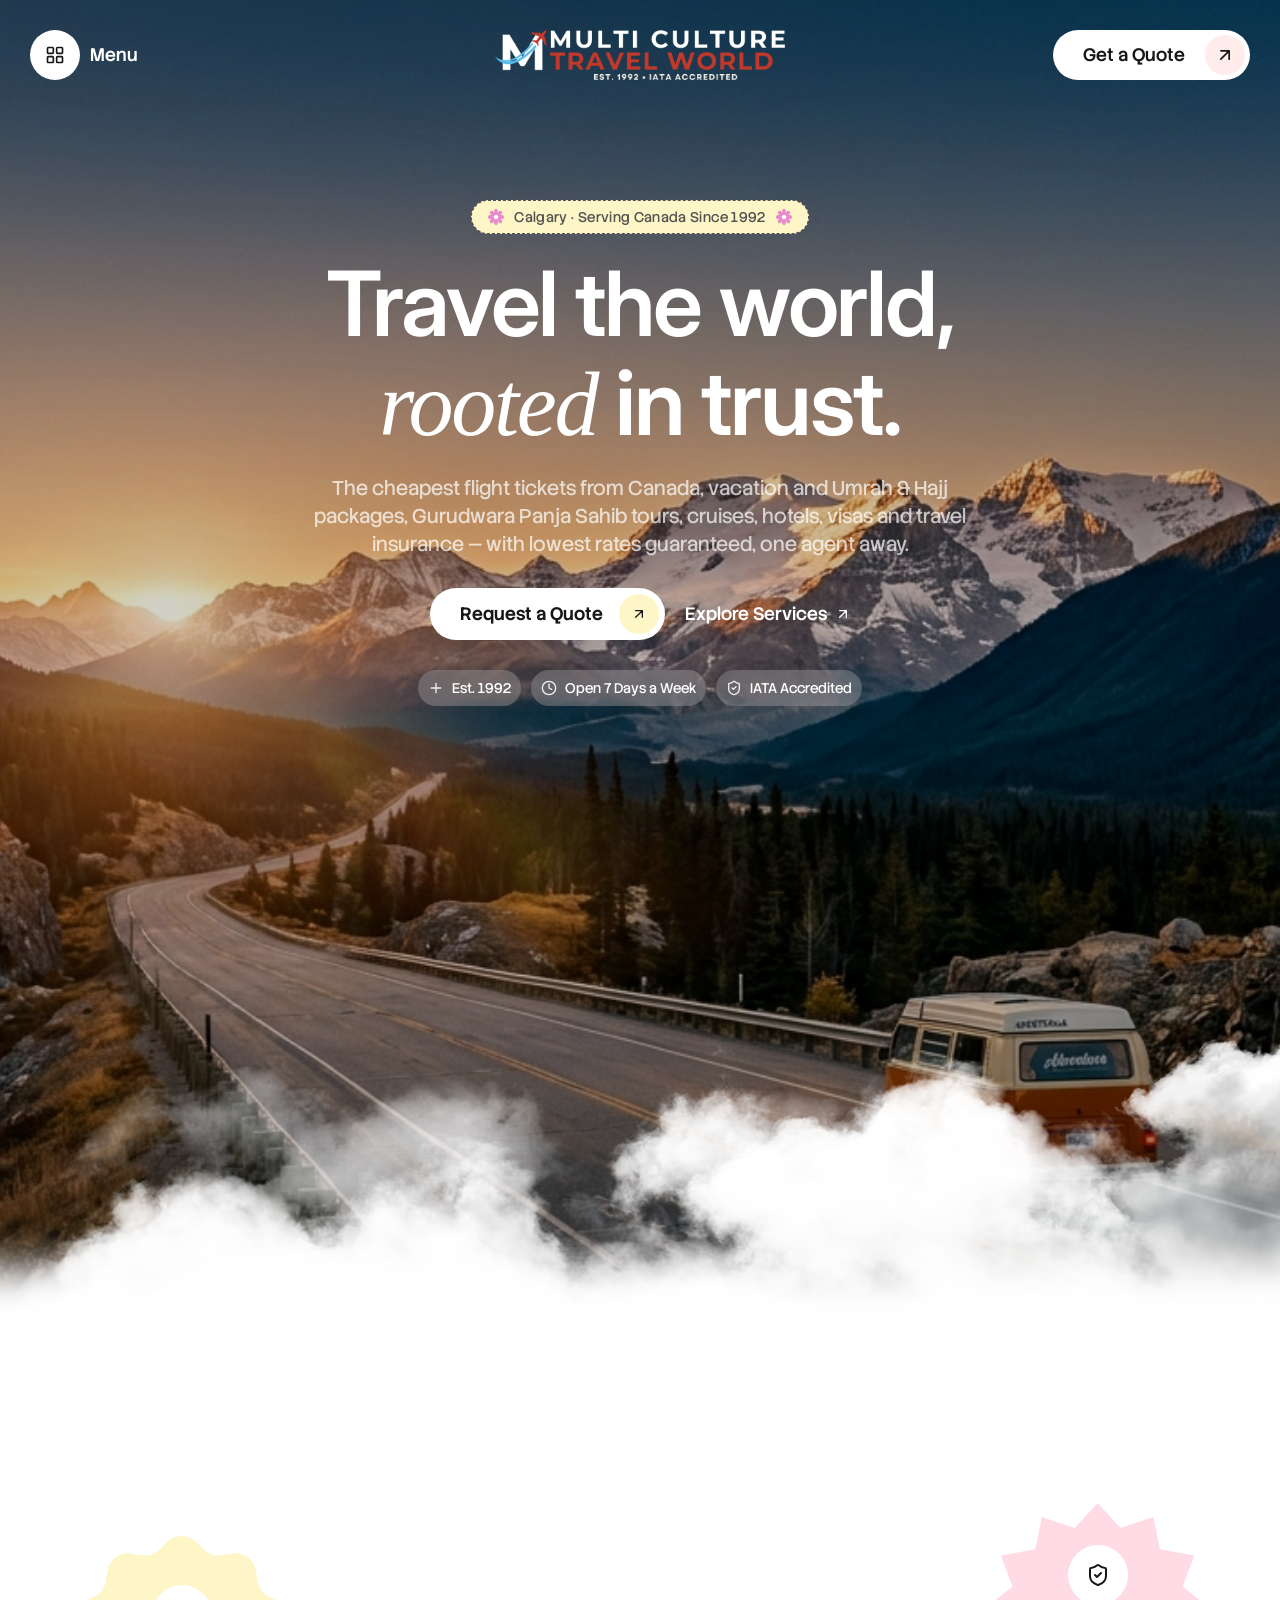
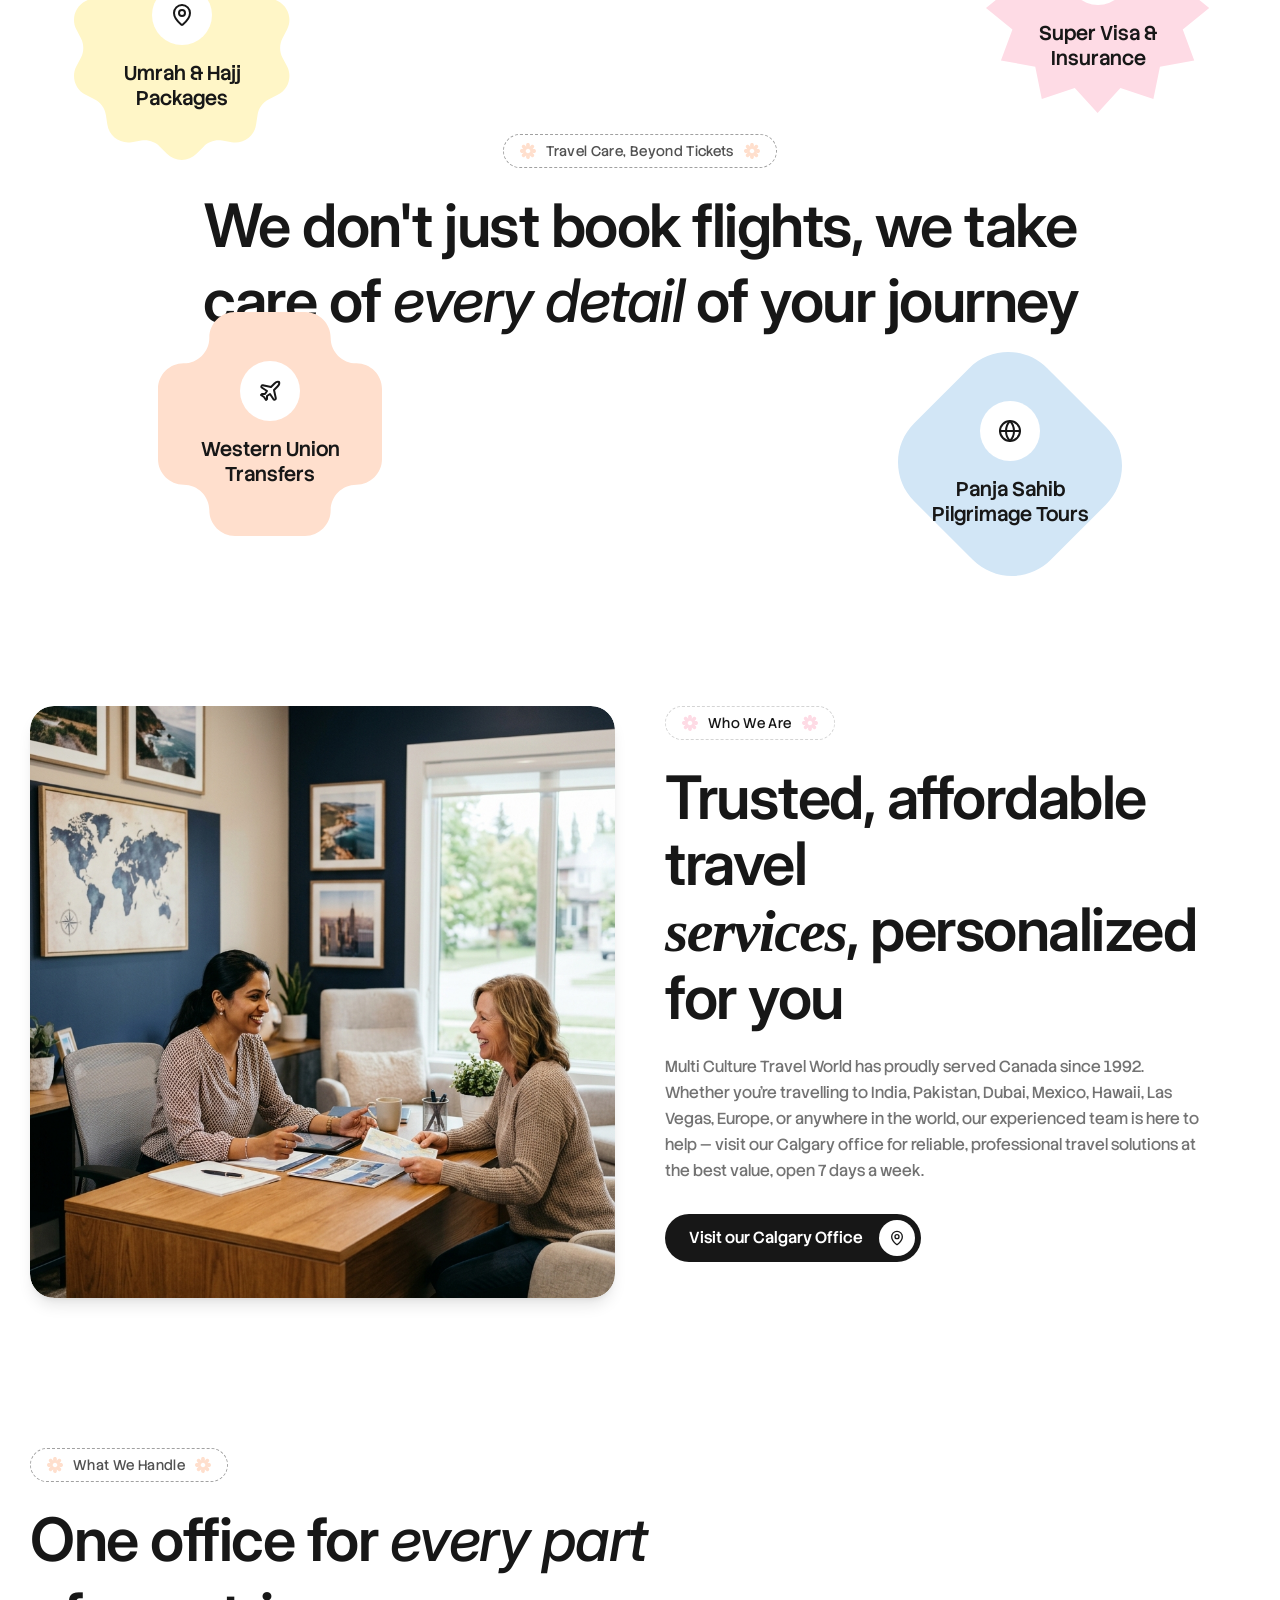
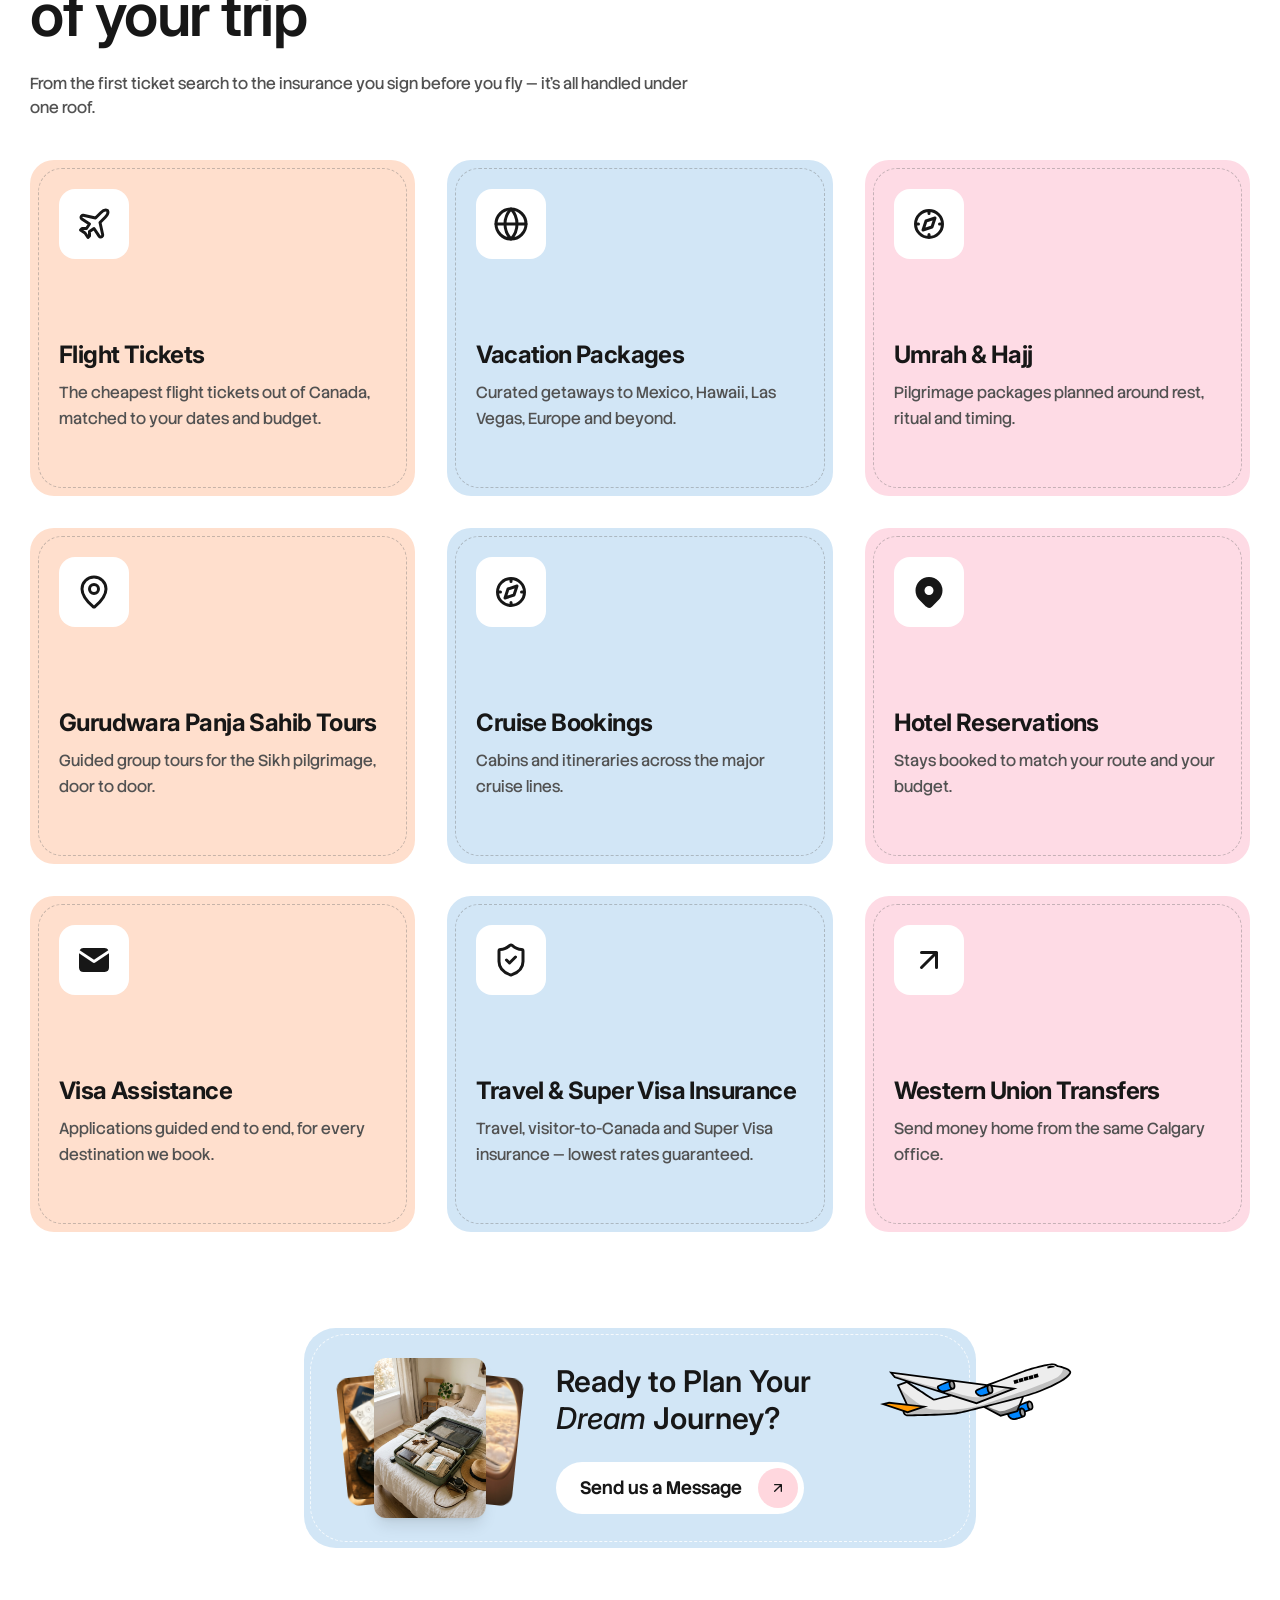
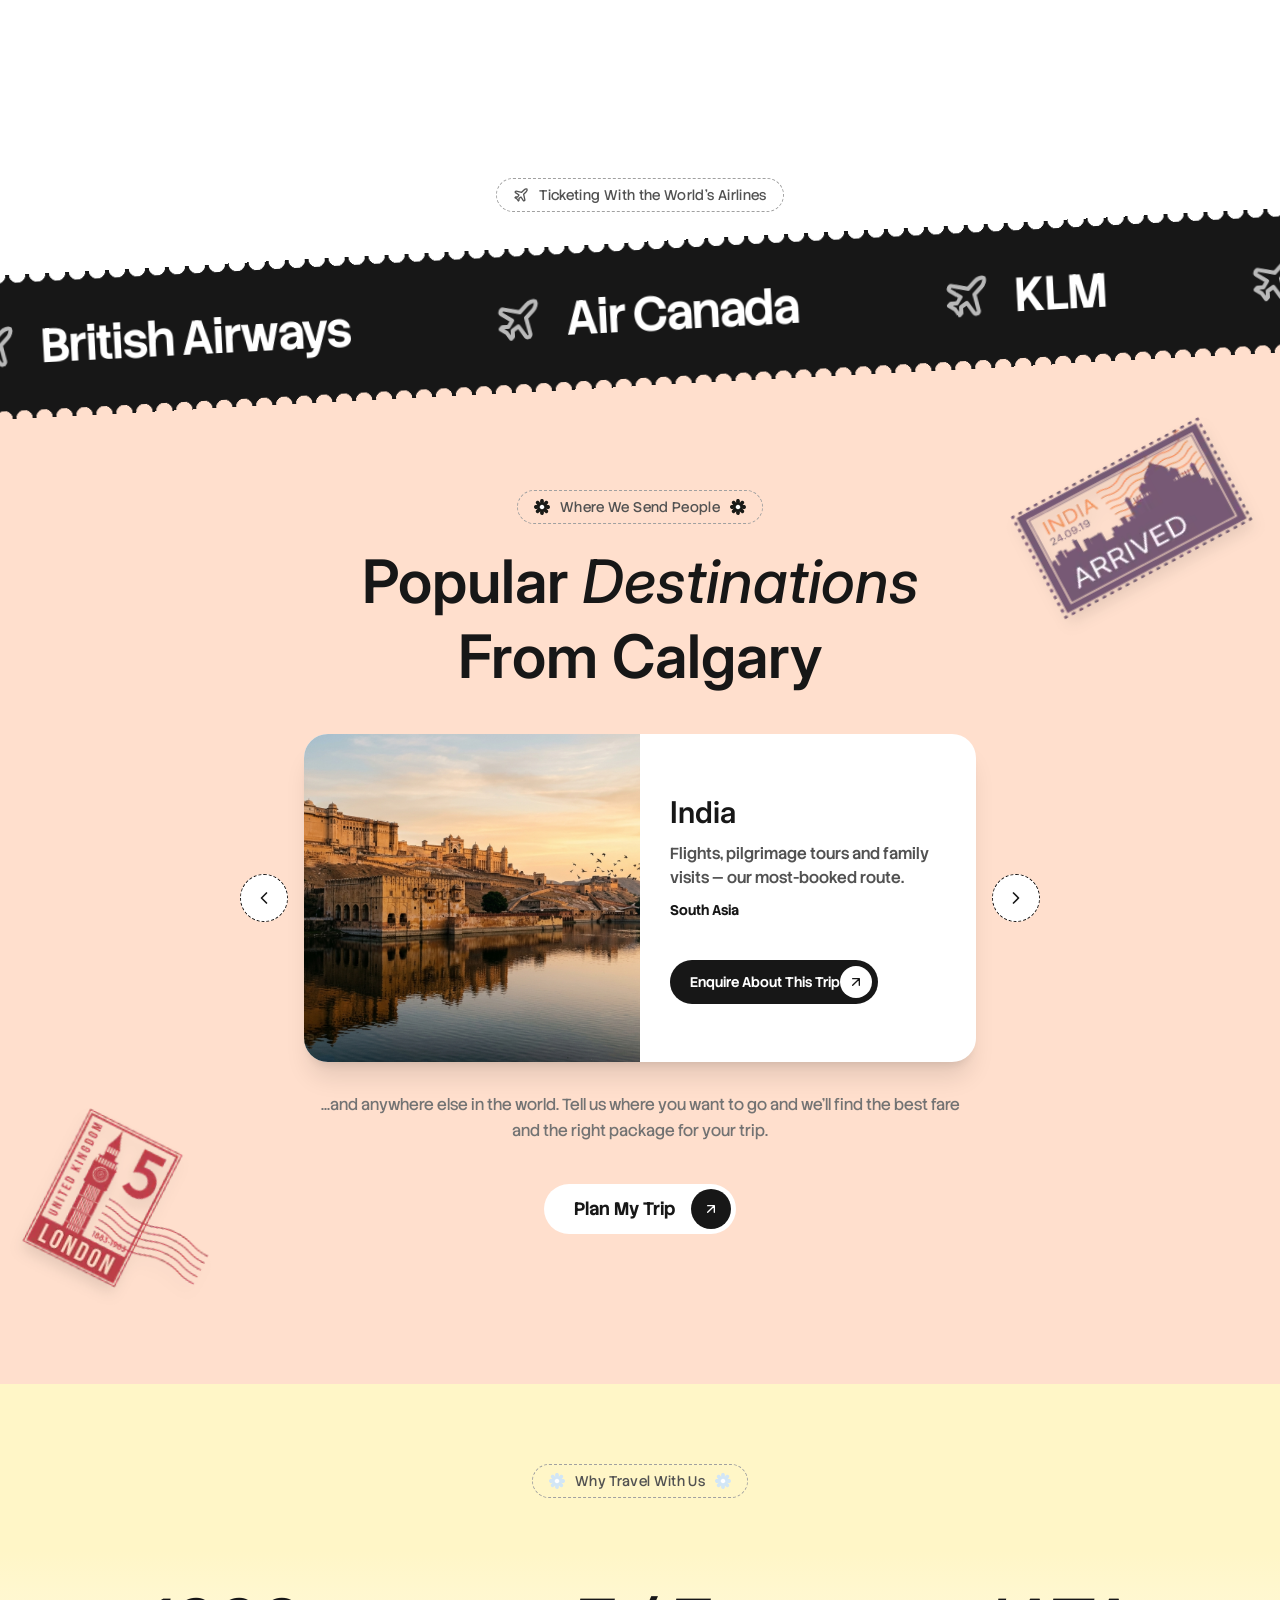
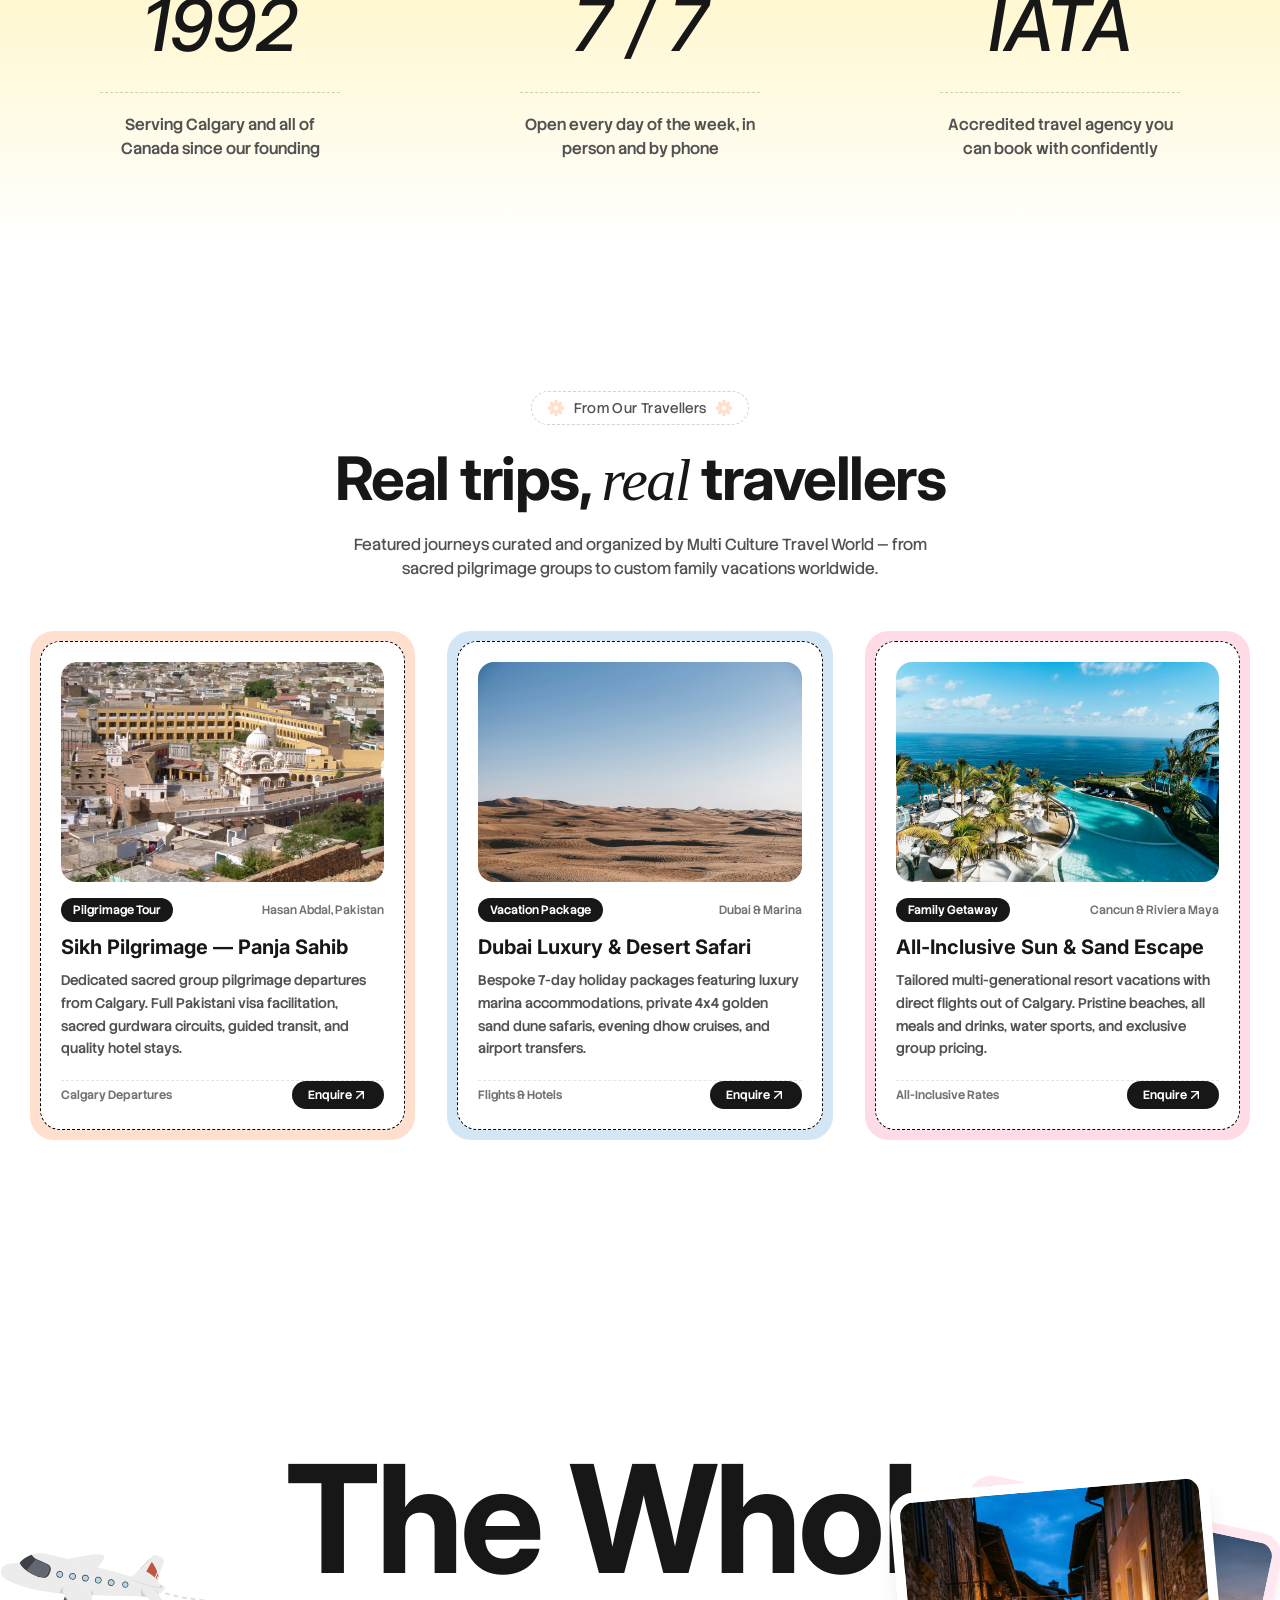
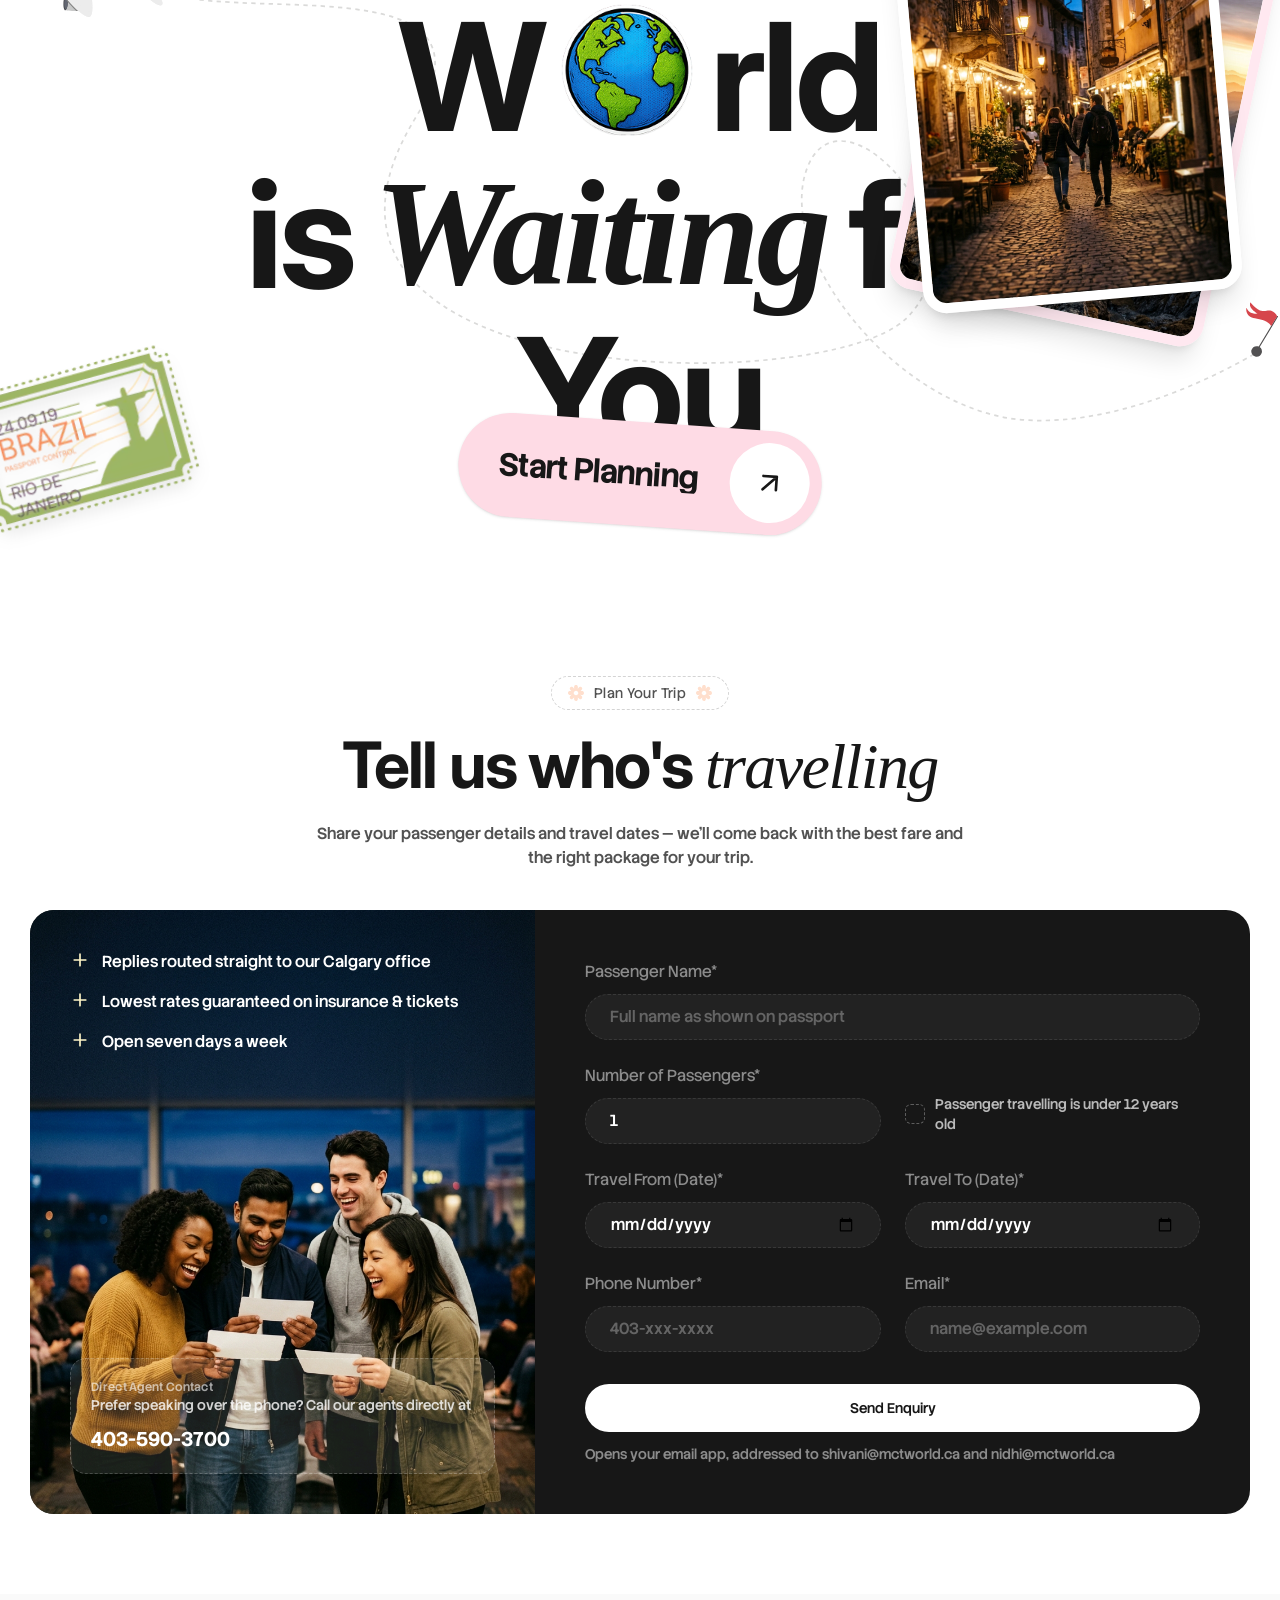
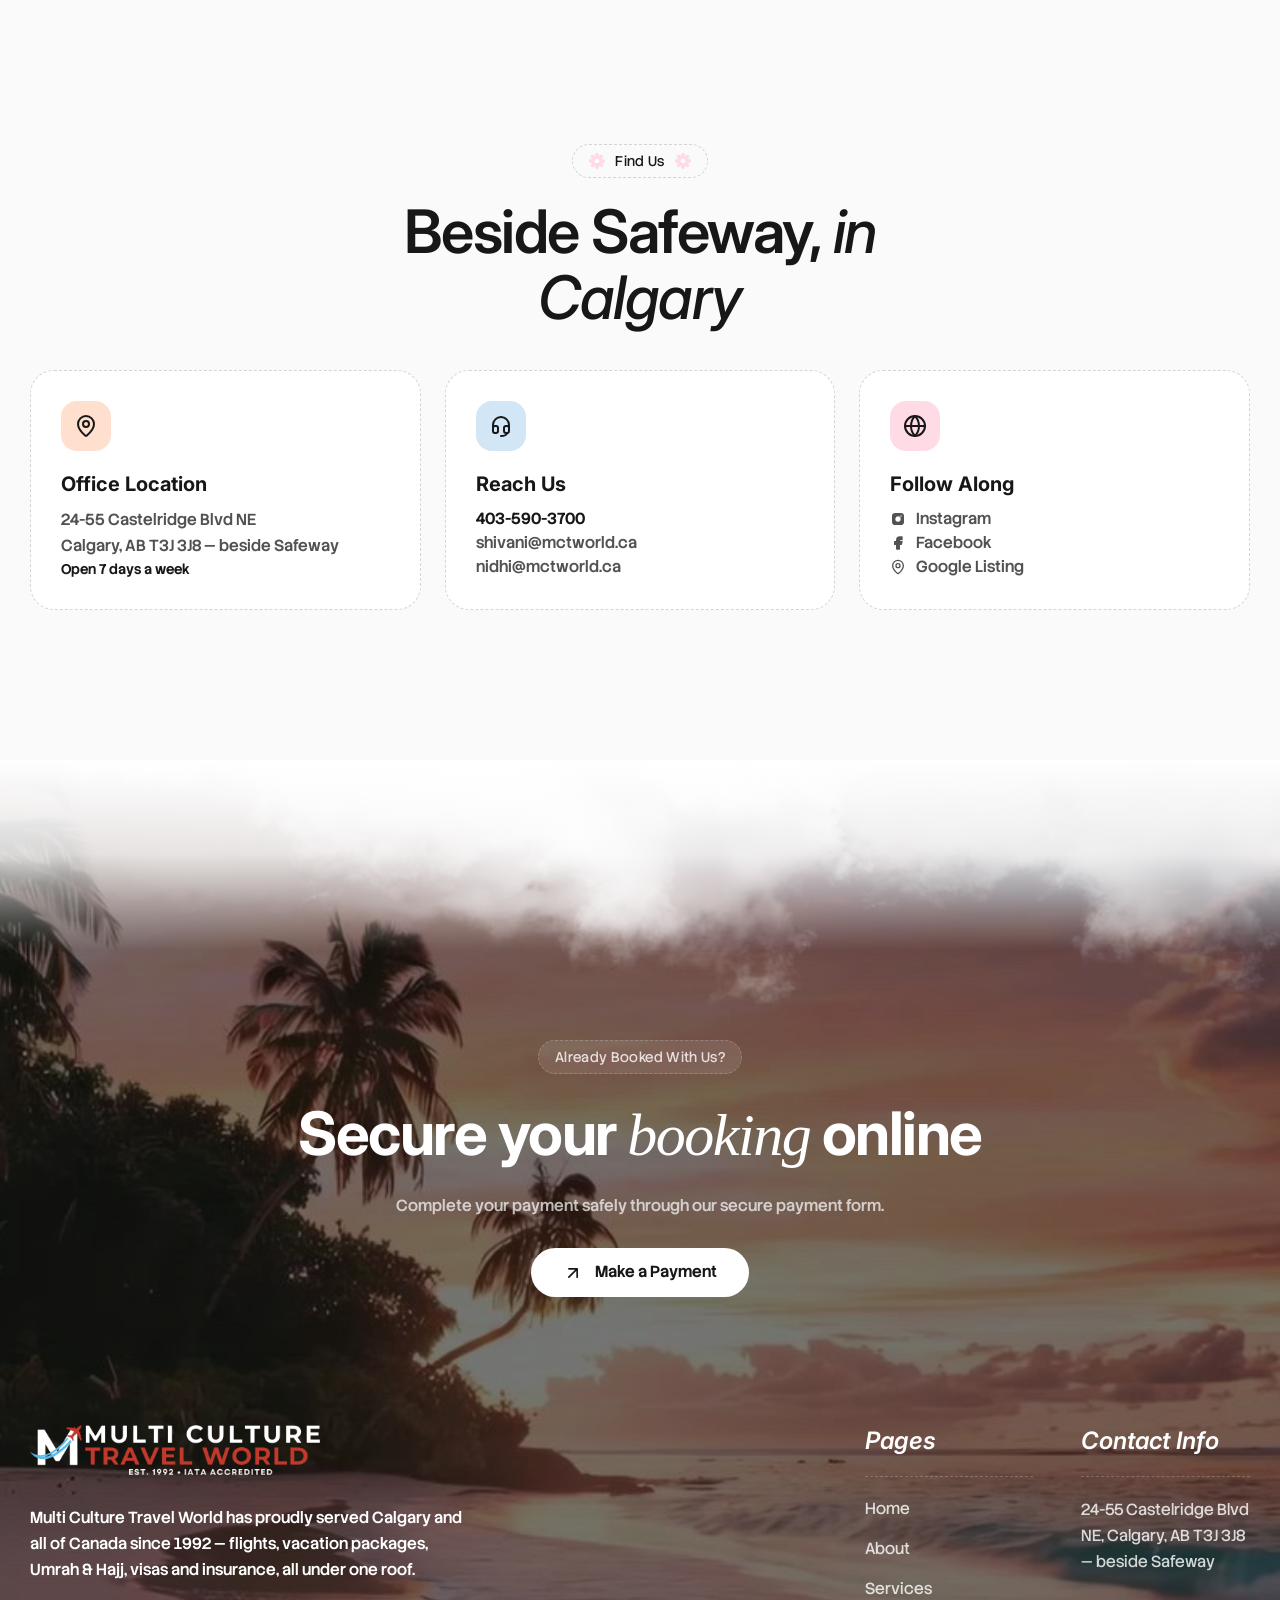
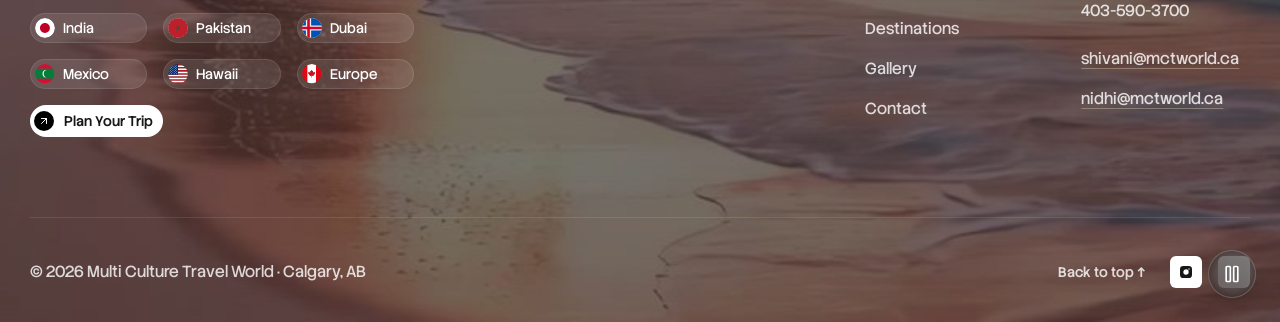
==== commit 94938e9d: "Integrate MotionSites MCP, install motionsites-web-builder skill, and apply smooth motion system" ====
--- a/index.html
+++ b/index.html
@@ -25,12 +25,136 @@
 	<link href="https://fonts.googleapis.com/css2?family=Inter:ital,opsz,wght@0,14..32,100..900;1,14..32,100..900&display=swap" rel="stylesheet">
 		<script type="module" crossorigin src="js/app.js"></script>
 		<link rel="stylesheet" crossorigin href="css/app.css">
-	</head>
+		<style>
+		/* MotionSites Core Easing & Smooth Motion System */
+		:root {
+			--ease-out-expo: cubic-bezier(.16, 1, .3, 1);
+			--ease-out-quint: cubic-bezier(.22, 1, .36, 1);
+			--ease-out-cubic: cubic-bezier(.215, .61, .355, 1);
+			--ease-standard: cubic-bezier(.25, .1, .25, 1);
+			--ease-reveal: cubic-bezier(.25, .1, .25, 1);
+			--ease-spring: cubic-bezier(.34, 1.56, .64, 1);
+		}
+
+		html {
+			scroll-behavior: smooth;
+		}
+
+		/* Staggered Blur-Rise Hero Entrance & Media Settle */
+		@keyframes msMediaSettle {
+			0% { transform: scale(1.07); }
+			100% { transform: scale(1); }
+		}
+		@keyframes msNavDown {
+			0% { opacity: 0; transform: translateY(-16px); }
+			100% { opacity: 1; transform: translateY(0); }
+		}
+		@keyframes msBlurRise {
+			0% {
+				opacity: 0;
+				transform: translateY(22px);
+				filter: blur(8px);
+			}
+			100% {
+				opacity: 1;
+				transform: translateY(0);
+				filter: blur(0);
+			}
+		}
+
+		.ms-hero-bg {
+			animation: msMediaSettle 2.4s var(--ease-out-expo) both;
+			will-change: transform;
+		}
+		.ms-nav-in {
+			animation: msNavDown 0.85s var(--ease-out-expo) 0.1s both;
+		}
+		.ms-eyebrow-in {
+			animation: msBlurRise 0.85s var(--ease-out-expo) 0.25s both;
+		}
+		.ms-title-in {
+			animation: msBlurRise 0.95s var(--ease-out-expo) 0.42s both;
+		}
+		.ms-desc-in {
+			animation: msBlurRise 0.9s var(--ease-out-expo) 0.58s both;
+		}
+		.ms-cta-in {
+			animation: msBlurRise 0.85s var(--ease-out-expo) 0.72s both;
+		}
+
+		/* MotionSites Tactile Card Lift & Smooth Zoom */
+		.ms-card-lift {
+			transition: transform 0.45s var(--ease-out-expo), box-shadow 0.45s var(--ease-out-expo) !important;
+		}
+		.ms-card-lift:hover {
+			transform: translateY(-5px) !important;
+			box-shadow: 0 20px 40px -12px rgba(27, 42, 74, 0.12) !important;
+		}
+
+		/* Smooth Image Transitions */
+		.ms-img-smooth {
+			transition: transform 0.65s var(--ease-out-expo) !important;
+		}
+		.group:hover .ms-img-smooth {
+			transform: scale(1.04) !important;
+		}
+
+		/* Viewport Reveal System */
+		.js [data-ms-reveal] {
+			opacity: 0;
+			transform: translate3d(var(--ms-x, 0px), var(--ms-y, 22px), 0);
+			filter: blur(var(--ms-blur, 3px));
+			transition: opacity var(--ms-dur, 0.75s) var(--ease-reveal) var(--ms-del, 0s),
+			            transform var(--ms-dur, 0.75s) var(--ease-reveal) var(--ms-del, 0s),
+			            filter var(--ms-dur, 0.75s) var(--ease-reveal) var(--ms-del, 0s);
+			will-change: opacity, transform, filter;
+		}
+		.js [data-ms-reveal].is-in {
+			opacity: 1;
+			transform: none;
+			filter: none;
+			will-change: auto;
+		}
+
+		@media (prefers-reduced-motion: reduce) {
+			*, *::before, *::after {
+				animation-duration: 0.01ms !important;
+				animation-iteration-count: 1 !important;
+				transition-duration: 0.01ms !important;
+				scroll-behavior: auto !important;
+			}
+		}
+
+		/* Gallery Section: 3-column Grid on Desktop, Swiper Slider on Mobile */
+		@media (min-width: 1024px) {
+			.gallery-swiper .swiper-wrapper {
+				display: grid !important;
+				grid-template-columns: repeat(3, minmax(0, 1fr)) !important;
+				gap: 2rem !important;
+				transform: none !important;
+				width: 100% !important;
+			}
+			.gallery-swiper .swiper-slide {
+				width: 100% !important;
+				margin-right: 0 !important;
+				height: auto !important;
+			}
+		}
+		@media (max-width: 1023px) {
+			.gallery-swiper {
+				overflow: visible !important;
+			}
+			.gallery-swiper .swiper-wrapper {
+				display: flex !important;
+			}
+		}
+	</style>
+</head>
 
 <body class="overflow-x-hidden">
 
 	<!-- Navbar -->
-	<header id="main-header" class="absolute inset-x-0 top-0 z-50 w-full py-3.75 md:py-5 lg:py-7.5 group/nav">
+	<header id="main-header" class="ms-nav-in absolute inset-x-0 top-0 z-50 w-full py-3.75 md:py-5 lg:py-7.5 group/nav">
 		<div id="top"></div>
 		<div class="container">
 			<div class="grid items-center grid-cols-2 md:grid-cols-3 rounded-full border border-dashed md:p-2.5 ps-5 py-2.5 pe-2.5 max-w-3xl mx-auto lg:bg-transparent! lg:backdrop-blur-none! lg:rounded-none! lg:border-none! lg:p-0! lg:max-w-none! lg:mx-0! group-[.is-dark]/nav:bg-black/20 group-[.is-dark]/nav:backdrop-blur-md group-[.is-dark]/nav:border-white/20 group-[.is-light]/nav:bg-white group-[.is-light]/nav:border-default-200 group-[.is-open]/nav:bg-transparent! group-[.is-open]/nav:border-transparent! group-[.is-open]/nav:shadow-none! group-[.is-open]/nav:backdrop-blur-none!">
@@ -124,7 +248,7 @@
 		<section class="relative flex items-center justify-center min-h-screen lg:pt-50 md:pt-40 pt-30 lg:pb-170 md:pb-110 pb-86 overflow-hidden">
 			<!-- Background Image & Overlays -->
 			<div class="absolute inset-0 z-0 pointer-events-none overflow-hidden">
-				<img src="assets/images/hero-bg.jpg" alt="Mountain highway at golden hour - Multi Culture Travel World" data-aos="fade-in" data-aos-duration="2000" class="absolute inset-0 object-cover w-full h-full object-center" loading="eager">
+				<img src="assets/images/hero-bg.jpg" alt="Mountain highway at golden hour - Multi Culture Travel World" class="ms-hero-bg absolute inset-0 object-cover w-full h-full object-center" loading="eager">
 
 				<!-- Gradient Overlay -->
 				<div class="absolute inset-0 opacity-50 bg-linear-to-t from-black via-black/30 via-38% to-black/50 z-0"></div>
@@ -144,14 +268,14 @@
 			<div class="container relative z-10 text-center">
 
 				<!-- Pre-title -->
-				<div class="inline-flex items-center gap-2.5 py-1.5 px-4 md:mb-5 mb-4 bg-primary-1 rounded-full border border-dashed border-default-600">
+				<div class="ms-eyebrow-in inline-flex items-center gap-2.5 py-1.5 px-4 md:mb-5 mb-4 bg-primary-1 rounded-full border border-dashed border-default-600">
 					<img src="assets/images/icon-03.svg" alt="Icon" class="size-4">
 					<span class="text-sm text-default-600 tracking-wide font-normal">Calgary · Serving Canada Since 1992</span>
 					<img src="assets/images/icon-03.svg" alt="Icon" class="size-4">
 				</div>
 
 				<!-- Title -->
-				<h1 class="mb-5 text-4xl font-semibold tracking-tight text-white md:text-6xl lg:text-[90px] leading-[1.1]">
+				<h1 class="ms-title-in mb-5 text-4xl font-semibold tracking-tight text-white md:text-6xl lg:text-[90px] leading-[1.1]">
 					Travel the world,<br><span class="font-serif italic font-normal">rooted</span> in trust.
 				</h1>
 
@@ -1064,7 +1188,7 @@
 					</div>
 
 					<!-- Swiper Pagination (Mobile Only) -->
-					<div class="gallery-pagination flex justify-center mt-6 md:hidden"></div>
+					<div class="swiper-pagination mt-6 flex justify-center md:hidden"></div>
 				</div>
 			</div>
 		</section>
@@ -1508,7 +1632,7 @@
 						spaceBetween: 20,
 						centeredSlides: false,
 						pagination: {
-							el: '.gallery-pagination',
+							el: '.gallery-swiper .swiper-pagination',
 							clickable: true
 						},
 						breakpoints: {
@@ -1529,6 +1653,37 @@
 			setTimeout(initGallerySwiper, 500);
 		});
 	</script>
+	<script>
+		// MotionSites Smooth Scroll & Viewport Reveal Coordinator
+		document.addEventListener('DOMContentLoaded', function() {
+			document.documentElement.classList.add('js');
+			
+			// Auto-observe sections and card groups for buttery entrance
+			const revealCards = document.querySelectorAll('#gallery, .destinations-swiper, #services .grid > div, #about, #contact');
+			revealCards.forEach(function(el, idx) {
+				if (!el.hasAttribute('data-ms-reveal')) {
+					el.setAttribute('data-ms-reveal', '');
+					el.style.setProperty('--ms-del', (idx % 3 * 90) + 'ms');
+				}
+			});
+
+			const elements = document.querySelectorAll('[data-ms-reveal]');
+			if (elements.length && 'IntersectionObserver' in window) {
+				const observer = new IntersectionObserver(function(entries) {
+					entries.forEach(function(entry) {
+						if (entry.isIntersecting) {
+							entry.target.classList.add('is-in');
+							observer.unobserve(entry.target);
+						}
+					});
+				}, {
+					threshold: 0.1,
+					rootMargin: '0px 0px -40px 0px'
+				});
+				elements.forEach(function(el) { observer.observe(el); });
+			}
+		});
+	</script>
 </body>
 
 </html>
